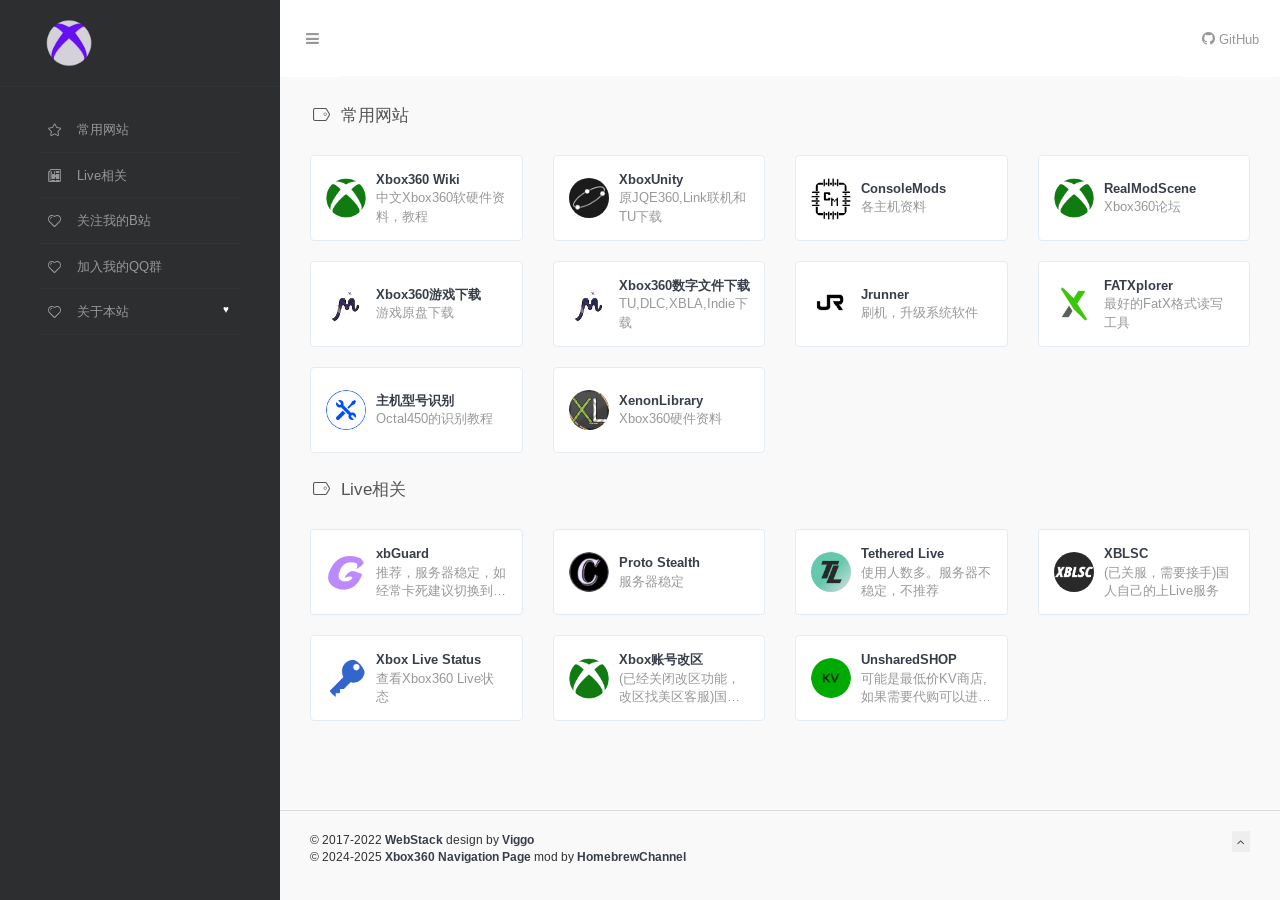
==== index.html @ cc567ab1 "cipher,xblsc" ====
<!DOCTYPE html>
<html lang="zh">

<script>
var _hmt = _hmt || [];
(function() {
  var hm = document.createElement("script");
  hm.src = "https://hm.baidu.com/hm.js?948614aae77e0613317c5b19b4cf3187";
  var s = document.getElementsByTagName("script")[0]; 
  s.parentNode.insertBefore(hm, s);
})();
</script>

<head>
    <meta name="msvalidate.01" content="C984DF53AB338E08B4E0391F962B3964" />
    <meta charset="utf-8">
    <meta http-equiv="X-UA-Compatible" content="IE=edge">
    <meta name="viewport" content="width=device-width, initial-scale=1.0" />
    <meta name="author" content="HomebrewChannel" />
    <title>Xbox360导航页 一站式满足您全部的需求</title>
    <meta name="keywords" content="Xbox360, 游戏下载, DLC下载, 组队联机, 教程, 升级刷机, 社区交流">
    <meta name="description" content="探索最好的Xbox360资源站，游戏下载、DLC下载、联机组队、教程与社区交流，一站式满足您的Xbox360需求。">
    <link rel="shortcut icon" href="assets/images/logo.ico">
    <link rel="stylesheet" href="http://fonts.googleapis.com/css?family=Arimo:400,700,400italic">
    <link rel="stylesheet" href="assets/css/fonts/linecons/css/linecons.css">
    <link rel="stylesheet" href="assets/css/fonts/fontawesome/css/font-awesome.min.css">
    <link rel="stylesheet" href="assets/css/bootstrap.css">
    <link rel="stylesheet" href="assets/css/xenon-core.css">
    <link rel="stylesheet" href="assets/css/xenon-components.css">
    <link rel="stylesheet" href="assets/css/xenon-skins.css">
    <link rel="stylesheet" href="assets/css/nav.css">
    <script src="assets/js/jquery-1.11.1.min.js"></script>
    <!-- HTML5 shim and Respond.js IE8 support of HTML5 elements and media queries -->
    <!--[if lt IE 9]>
        <script src="https://oss.maxcdn.com/html5shiv/3.7.2/html5shiv.min.js"></script>
        <script src="https://oss.maxcdn.com/respond/1.4.2/respond.min.js"></script>
    <![endif]-->
</head>

<body class="page-body">
    <!-- skin-white -->
    <div class="page-container">
        <div class="sidebar-menu toggle-others fixed">
            <div class="sidebar-menu-inner">
                <header class="logo-env">
                    <!-- logo -->
                    <div class="logo">
                        <a href="index.html" class="logo-expanded">
                            <img src="assets/images/logo.ico" width="100%"/>
                        </a>
                        <a href="index.html" class="logo-collapsed">
                            <img src="assets/images/logo.ico" width="40"/>
                        </a>
                    </div>
                    <h1>Xbox360导航页 一站式满足您全部的需求</h1>
                    <div class="mobile-menu-toggle visible-xs">
                        <a href="#" data-toggle="user-info-menu">
                            <i class="linecons-cog"></i>
                        </a>
                        <a href="#" data-toggle="mobile-menu">
                            <i class="fa-bars"></i>
                        </a>
                    </div>
                </header>
                <ul id="main-menu" class="main-menu">
                    <li>
                        <a href="#常用网站" class="smooth">
                            <i class="linecons-star"></i>
                            <span class="title">常用网站</span>
                        </a>
                    </li>
                    <li>
                        <a href="#Live相关" class="smooth">
                            <i class="linecons-doc"></i>
                            <span class="title">Live相关</span>
                        </a>
                    </li>
                    <li>
                        <a href="https://space.bilibili.com/618370810">
                            <i class="linecons-heart"></i>
                            <span class="tooltip-blue">关注我的B站</span>
                        </a>
                    </li>
                    <li>
                        <a href="http://qm.qq.com/cgi-bin/qm/qr?_wv=1027&k=I3x8sDAW9XfG0l5bnd8gvj3kXahCpmrp&authKey=8XuwjH2nvWLNgwItGm3g3oH9UMNyjCJQGPHKIlAxwNNhrFBdkvS4192LVskCAncH&noverify=0&group_code=603147210">
                            <i class="linecons-heart"></i>
                            <span class="tooltip-blue">加入我的QQ群</span>
                        </a>
                    </li>
                    <li>
                        <a href="about.html">
                            <i class="linecons-heart"></i>
                            <span class="tooltip-blue">关于本站</span>
                            <span class="label label-Primary pull-right hidden-collapsed">♥︎</span>
                        </a>
                    </li>
                    <!-- <div class="submit-tag">
                        <a href="about.html">
                            <i class="linecons-heart"></i>
                            <span class="tooltip-blue">关于本站</span>
                            <span class="label label-Primary pull-right hidden-collapsed">♥︎</span>
                        </a>
                    </div> -->
                </ul>
            </div>
        </div>
        <div class="main-content">
            <nav class="navbar user-info-navbar" role="navigation">
                <!-- User Info, Notifications and Menu Bar -->
                <!-- Left links for user info navbar -->
                <ul class="user-info-menu left-links list-inline list-unstyled">
                    <li class="hidden-sm hidden-xs">
                        <a href="#" data-toggle="sidebar">
                            <i class="fa-bars"></i>
                        </a>
                    </li>
                </ul>
                <ul class="user-info-menu right-links list-inline list-unstyled">
                    <li class="hidden-sm hidden-xs">
                        <a href="https://github.com/WebStackPage/WebStackPage.github.io" target="_blank">
                            <i class="fa-github"></i>  GitHub
                        </a>
                    </li>
                </ul>
                <!-- <a href="https://github.com/WebStackPage/WebStackPage.github.io" target="_blank"><img style="position: absolute; top: 0; right: 0; border: 0;" src="https://s3.amazonaws.com/github/ribbons/forkme_right_darkblue_121621.png" alt="Fork me on GitHub"></a> -->

            </nav>
            <!-- 常用推荐 -->
            <h4 class="text-gray"><i class="linecons-tag" style="margin-right: 7px;" id="常用网站"></i>常用网站</h4>
            <div class="row">
                <div class="col-sm-3">
                    <div class="xe-widget xe-conversations box2 label-info" onclick="window.open('https://wiki.5141919.xyz/', '_blank')" data-toggle="tooltip" data-placement="bottom" title="" data-original-title="https://wiki.5141919.xyz/">
                        <div class="xe-comment-entry">
                            <a class="xe-user-img">
                                <img data-src="assets/images/logos/xbox.png" class="lozad img-circle" width="40">
                            </a>
                            <div class="xe-comment">
                                <a href="#" class="xe-user-name overflowClip_1">
                                    <strong>Xbox360 Wiki</strong>
                                </a>
                                <p class="overflowClip_2">中文Xbox360软硬件资料，教程</p>
                            </div>
                        </div>
                    </div>
                </div>
                <div class="col-sm-3">
                    <div class="xe-widget xe-conversations box2 label-info" onclick="window.open('http://xboxunity.net/', '_blank')" data-toggle="tooltip" data-placement="bottom" title="" data-original-title="http://xboxunity.net/">
                        <div class="xe-comment-entry">
                            <a class="xe-user-img">
                                <img data-src="assets/images/logos/xboxunity.ico" class="lozad img-circle" width="40">
                            </a>
                            <div class="xe-comment">
                                <a href="#" class="xe-user-name overflowClip_1">
                                    <strong>XboxUnity</strong>
                                </a>
                                <p class="overflowClip_2">原JQE360,Link联机和TU下载</p>
                            </div>
                        </div>
                    </div>
                </div>
                <div class="col-sm-3">
                    <div class="xe-widget xe-conversations box2 label-info" onclick="window.open('https://consolemods.org/', '_blank')" data-toggle="tooltip" data-placement="bottom" title="" data-original-title="https://consolemods.org/">
                        <div class="xe-comment-entry">
                            <a class="xe-user-img">
                                <img data-src="assets/images/logos/CM-Logo-Light.svg" class="lozad img-circle" width="40">
                            </a>
                            <div class="xe-comment">
                                <a href="#" class="xe-user-name overflowClip_1">
                                    <strong>ConsoleMods</strong>
                                </a>
                                <p class="overflowClip_2">各主机资料</p>
                            </div>
                        </div>
                    </div>
                </div>
                <div class="col-sm-3">
                    <div class="xe-widget xe-conversations box2 label-info" onclick="window.open('https://www.realmodscene.com/', '_blank')" data-toggle="tooltip" data-placement="bottom" title="" data-original-title="https://www.realmodscene.com/">
                        <div class="xe-comment-entry">
                            <a class="xe-user-img">
                                <img data-src="assets/images/logos/xbox.png" class="lozad img-circle" width="40">
                            </a>
                            <div class="xe-comment">
                                <a href="#" class="xe-user-name overflowClip_1">
                                    <strong>RealModScene</strong>
                                </a>
                                <p class="overflowClip_2">Xbox360论坛</p>
                            </div>
                        </div>
                    </div>
                </div>
            </div>
            <div class="row">
                <div class="col-sm-3">
                    <div class="xe-widget xe-conversations box2 label-info" onclick="window.open('https://myrient.erista.me/files/Redump/Microsoft%20-%20Xbox%20360/', '_blank')" data-toggle="tooltip" data-placement="bottom" title="" data-original-title="https://myrient.erista.me/files/Redump/Microsoft%20-%20Xbox%20360/">
                        <div class="xe-comment-entry">
                            <a class="xe-user-img">
                                <img data-src="assets/images/logos/myrient.png" class="lozad img-circle" width="40">
                            </a>
                            <span class="label label-info" data-toggle="tooltip" data-placement="left" title="" data-original-title="Hello I am a Tooltip"></span>
                            <div class="xe-comment">
                                <a href="#" class="xe-user-name overflowClip_1">
                                    <strong>Xbox360游戏下载</strong>
                                </a>
                                <p class="overflowClip_2">游戏原盘下载</p>
                            </div>
                        </div>
                    </div>
                </div>
                <div class="col-sm-3">
                    <div class="xe-widget xe-conversations box2 label-info" onclick="window.open('https://myrient.erista.me/files/No-Intro/Microsoft%20-%20Xbox%20360%20%28Digital%29/', '_blank')" data-toggle="tooltip" data-placement="bottom" title="" data-original-title="https://myrient.erista.me/files/No-Intro/Microsoft%20-%20Xbox%20360%20%28Digital%29/">
                        <div class="xe-comment-entry">
                            <a class="xe-user-img">
                                <img data-src="assets/images/logos/myrient.png" class="lozad img-circle" width="40">
                            </a>
                            <span class="label label-info" data-toggle="tooltip" data-placement="left" title="" data-original-title="Hello I am a Tooltip"></span>
                            <div class="xe-comment">
                                <a href="#" class="xe-user-name overflowClip_1">
                                    <strong>Xbox360数字文件下载</strong>
                                </a>
                                <p class="overflowClip_2">TU,DLC,XBLA,Indie下载</p>
                            </div>
                        </div>
                    </div>
                </div>
                <div class="col-sm-3">
                    <div class="xe-widget xe-conversations box2 label-info" onclick="window.open('https://github.com/Octal450/J-Runner-with-Extras/', '_blank')" data-toggle="tooltip" data-placement="bottom" title="" data-original-title="https://github.com/Octal450/J-Runner-with-Extras/">
                        <div class="xe-comment-entry">
                            <a class="xe-user-img">
                                <img data-src="assets/images/logos/JRunner.png" class="lozad img-circle" width="40">
                            </a>
                            <span class="label label-info" data-toggle="tooltip" data-placement="left" title="" data-original-title="Hello I am a Tooltip"></span>
                            <div class="xe-comment">
                                <a href="#" class="xe-user-name overflowClip_1">
                                    <strong>Jrunner</strong>
                                </a>
                                <p class="overflowClip_2">刷机，升级系统软件</p>
                            </div>
                        </div>
                    </div>
                </div>
                <div class="col-sm-3">
                    <div class="xe-widget xe-conversations box2 label-info" onclick="window.open('https://fatxplorer.eaton-works.com/', '_blank')" data-toggle="tooltip" data-placement="bottom" title="" data-original-title="https://fatxplorer.eaton-works.com/">
                        <div class="xe-comment-entry">
                            <a class="xe-user-img">
                                <img data-src="assets/images/logos/fatxplorer.png" class="lozad img-circle" width="40">
                            </a>
                            <span class="label label-info" data-toggle="tooltip" data-placement="left" title="" data-original-title="Hello I am a Tooltip"></span>
                            <div class="xe-comment">
                                <a href="#" class="xe-user-name overflowClip_1">
                                    <strong>FATXplorer</strong>
                                </a>
                                <p class="overflowClip_2">最好的FatX格式读写工具</p>
                            </div>
                        </div>
                    </div>
                </div>
            </div>
            <div class="row">
                <div class="col-sm-3">
                    <div class="xe-widget xe-conversations box2 label-info" onclick="window.open('https://identify.5141919.xyz/', '_blank')" data-toggle="tooltip" data-placement="bottom" title="" data-original-title="https://identify.5141919.xyz/">
                        <div class="xe-comment-entry">
                            <a class="xe-user-img">
                                <img data-src="assets/images/logos/identify.png" class="lozad img-circle" width="40">
                            </a>
                            <span class="label label-info" data-toggle="tooltip" data-placement="left" title="" data-original-title="Hello I am a Tooltip"></span>
                            <div class="xe-comment">
                                <a href="#" class="xe-user-name overflowClip_1">
                                    <strong>主机型号识别</strong>
                                </a>
                                <p class="overflowClip_2">Octal450的识别教程</p>
                            </div>
                        </div>
                    </div>
                </div>
                <div class="col-sm-3">
                    <div class="xe-widget xe-conversations box2 label-info" onclick="window.open('https://xenonlibrary.com/wiki/Main_Page', '_blank')" data-toggle="tooltip" data-placement="bottom" title="" data-original-title="https://xenonlibrary.com/wiki/Main_Page">
                        <div class="xe-comment-entry">
                            <a class="xe-user-img">
                                <img data-src="assets/images/logos/xenonlibrary.png" class="lozad img-circle" width="40">
                            </a>
                            <span class="label label-info" data-toggle="tooltip" data-placement="left" title="" data-original-title="Hello I am a Tooltip"></span>
                            <div class="xe-comment">
                                <a href="#" class="xe-user-name overflowClip_1">
                                    <strong>XenonLibrary</strong>
                                </a>
                                <p class="overflowClip_2">Xbox360硬件资料</p>
                            </div>
                        </div>
                    </div>
                </div>
            </div>
            <br />
            <!-- END 常用网站 -->
            <!-- Live相关 -->
            <h4 class="text-gray"><i class="linecons-tag" style="margin-right: 7px;" id="Live相关"></i>Live相关</h4>
            <div class="row">
                <div class="col-sm-3">
                    <div class="xe-widget xe-conversations box2 label-info" onclick="window.open('https://xbguard.live/', '_blank')" data-toggle="tooltip" data-placement="bottom" title="" data-original-title="https://xbguard.live/">
                        <div class="xe-comment-entry">
                            <a class="xe-user-img">
                                <img data-src="assets/images/logos/xbguard.png" class="lozad img-circle" width="40">
                            </a>
                            <div class="xe-comment">
                                <a href="#" class="xe-user-name overflowClip_1">
                                    <strong>xbGuard</strong>
                                </a>
                                <p class="overflowClip_2">推荐，服务器稳定，如经常卡死建议切换到Cipher</p>
                            </div>
                        </div>
                    </div>
                </div>
                <div class="col-sm-3">
                    <div class="xe-widget xe-conversations box2 label-info" onclick="window.open('https://cipher.services/', '_blank')" data-toggle="tooltip" data-placement="bottom" title="" data-original-title="https://cipher.services/">
                        <div class="xe-comment-entry">
                            <a class="xe-user-img">
                                <img data-src="assets/images/logos/cipher.ico" class="lozad img-circle" width="40">
                            </a>
                            <div class="xe-comment">
                                <a href="#" class="xe-user-name overflowClip_1">
                                    <strong>Proto Stealth</strong>
                                </a>
                                <p class="overflowClip_2">服务器稳定</p>
                            </div>
                        </div>
                    </div>
                </div>
                <div class="col-sm-3">
                    <div class="xe-widget xe-conversations box2 label-info" onclick="window.open('https://tethered.live/', '_blank')" data-toggle="tooltip" data-placement="bottom" title="" data-original-title="https://tethered.live/">
                        <div class="xe-comment-entry">
                            <a class="xe-user-img">
                                <img data-src="assets/images/logos/tethered.png" class="lozad img-circle" width="40">
                            </a>
                            <div class="xe-comment">
                                <a href="#" class="xe-user-name overflowClip_1">
                                    <strong>Tethered Live</strong>
                                </a>
                                <p class="overflowClip_2">使用人数多。服务器不稳定，不推荐</p>
                            </div>
                        </div>
                    </div>
                </div>
                <div class="col-sm-3">
                    <div class="xe-widget xe-conversations box2 label-info" onclick="window.open('https://xblsc.5141919.xyz/', '_blank')" data-toggle="tooltip" data-placement="bottom" title="" data-original-title="https://xblsc.5141919.xyz/">
                        <div class="xe-comment-entry">
                            <a class="xe-user-img">
                                <img data-src="assets/images/logos/xblsc.png" class="lozad img-circle" width="40">
                            </a>
                            <div class="xe-comment">
                                <a href="#" class="xe-user-name overflowClip_1">
                                    <strong>XBLSC</strong>
                                </a>
                                <p class="overflowClip_2">(已关服，需要接手)国人自己的上Live服务</p>
                            </div>
                        </div>
                    </div>
                </div>
            </div>
            <div class="row">
                <div class="col-sm-3">
                    <div class="xe-widget xe-conversations box2 label-info" onclick="window.open('https://xblstatus.com/', '_blank')" data-toggle="tooltip" data-placement="bottom" title="" data-original-title="https://xblstatus.com/">
                        <div class="xe-comment-entry">
                            <a class="xe-user-img">
                                <img data-src="assets/images/logos/xblstatus.png" class="lozad img-circle" width="40">
                            </a>
                            <div class="xe-comment">
                                <a href="#" class="xe-user-name overflowClip_1">
                                    <strong>Xbox Live Status</strong>
                                </a>
                                <p class="overflowClip_2">查看Xbox360 Live状态</p>
                            </div>
                        </div>
                    </div>
                </div>
                <div class="col-sm-3">
                    <div class="xe-widget xe-conversations box2 label-info" onclick="window.open('https://account.xbox.com/AccountMigration', '_blank')" data-toggle="tooltip" data-placement="bottom" title="" data-original-title="https://account.xbox.com/AccountMigration">
                        <div class="xe-comment-entry">
                            <a class="xe-user-img">
                                <img data-src="assets/images/logos/xbox.png" class="lozad img-circle" width="40">
                            </a>
                            <div class="xe-comment">
                                <a href="#" class="xe-user-name overflowClip_1">
                                    <strong>Xbox账号改区</strong>
                                </a>
                                <p class="overflowClip_2">(已经关闭改区功能，改区找美区客服)国区账号不能在360上使用</p>
                            </div>
                        </div>
                    </div>
                </div>
                <div class="col-sm-3">
                    <div class="xe-widget xe-conversations box2 label-info" onclick="window.open('https://unshared.shop/', '_blank')" data-toggle="tooltip" data-placement="bottom" title="" data-original-title="https://unshared.shop/">
                        <div class="xe-comment-entry">
                            <a class="xe-user-img">
                                <img data-src="assets/images/logos/unsharedshop.ico" class="lozad img-circle" width="40">
                            </a>
                            <div class="xe-comment">
                                <a href="#" class="xe-user-name overflowClip_1">
                                    <strong>UnsharedSHOP</strong>
                                </a>
                                <p class="overflowClip_2">可能是最低价KV商店,如果需要代购可以进群找群主</p>
                            </div>
                        </div>
                    </div>
                </div>
            </div>
            <br />
            <!--END Live相关 -->            
            <!-- Main Footer -->
            <!-- Choose between footer styles: "footer-type-1" or "footer-type-2" -->
            <!-- Add class "sticky" to  always stick the footer to the end of page (if page contents is small) -->
            <!-- Or class "fixed" to  always fix the footer to the end of page -->
            <footer class="main-footer sticky footer-type-1">
                <div class="footer-inner">
                    <!-- Add your copyright text here -->
                    <div class="footer-text">
                        &copy; 2017-2022
                        <a href="about.html"><strong>WebStack</strong></a> design by <a href="https://www.viggoz.com" target="_blank"><strong>Viggo</strong></a>
                        <br>
                        &copy; 2024-2025
                        <a href="about.html"><strong>Xbox360 Navigation Page</strong></a> mod by <a href="https://114.5141919.xyz" target="_blank"><strong>HomebrewChannel</strong></a>
                        <!--  - Purchase for only <strong>23$</strong> -->
                    </div>
                    <!-- Go to Top Link, just add rel="go-top" to any link to add this functionality -->
                    <div class="go-up">
                        <a href="#" rel="go-top">
                            <i class="fa-angle-up"></i>
                        </a>
                    </div>
                </div>
            </footer>
        </div>
    </div>
    <!-- 锚点平滑移动 -->
    <script type="text/javascript">
    $(document).ready(function() {
         //img lazy loaded
         const observer = lozad();
         observer.observe();

        $(document).on('click', '.has-sub', function(){
            var _this = $(this)
            if(!$(this).hasClass('expanded')) {
               setTimeout(function(){
                    _this.find('ul').attr("style","")
               }, 300);
              
            } else {
                $('.has-sub ul').each(function(id,ele){
                    var _that = $(this)
                    if(_this.find('ul')[0] != ele) {
                        setTimeout(function(){
                            _that.attr("style","")
                        }, 300);
                    }
                })
            }
        })
        $('.user-info-menu .hidden-sm').click(function(){
            if($('.sidebar-menu').hasClass('collapsed')) {
                $('.has-sub.expanded > ul').attr("style","")
            } else {
                $('.has-sub.expanded > ul').show()
            }
        })
        $("#main-menu li ul li").click(function() {
            $(this).siblings('li').removeClass('active'); // 删除其他兄弟元素的样式
            $(this).addClass('active'); // 添加当前元素的样式
        });
        $("a.smooth").click(function(ev) {
            ev.preventDefault();

            public_vars.$mainMenu.add(public_vars.$sidebarProfile).toggleClass('mobile-is-visible');
            ps_destroy();
            $("html, body").animate({
                scrollTop: $($(this).attr("href")).offset().top - 30
            }, {
                duration: 500,
                easing: "swing"
            });
        });
        return false;
    });

    var href = "";
    var pos = 0;
    $("a.smooth").click(function(e) {
        $("#main-menu li").each(function() {
            $(this).removeClass("active");
        });
        $(this).parent("li").addClass("active");
        e.preventDefault();
        href = $(this).attr("href");
        pos = $(href).position().top - 30;
    });
    </script>
    <!-- Bottom Scripts -->
    <script src="assets/js/bootstrap.min.js"></script>
    <script src="assets/js/TweenMax.min.js"></script>
    <script src="assets/js/resizeable.js"></script>
    <script src="assets/js/joinable.js"></script>
    <script src="assets/js/xenon-api.js"></script>
    <script src="assets/js/xenon-toggles.js"></script>
    <!-- JavaScripts initializations and stuff -->
    <script src="assets/js/xenon-custom.js"></script>
    <script src="assets/js/lozad.js"></script>
</body>

</html>
---- assets/css/fonts/linecons/css/linecons.css ----
@font-face {
  font-family: 'linecons';
  src: url('../font/linecons.eot?24293614');
  src: url('../font/linecons.eot?24293614#iefix') format('embedded-opentype'),
       url('../font/linecons.woff?24293614') format('woff'),
       url('../font/linecons.ttf?24293614') format('truetype'),
       url('../font/linecons.svg?24293614#linecons') format('svg');
  font-weight: normal;
  font-style: normal;
}
/* Chrome hack: SVG is rendered more smooth in Windozze. 100% magic, uncomment if you need it. */
/* Note, that will break hinting! In other OS-es font will be not as sharp as it could be */
/*
@media screen and (-webkit-min-device-pixel-ratio:0) {
  @font-face {
    font-family: 'linecons';
    src: url('../font/linecons.svg?24293614#linecons') format('svg');
  }
}
*/
 
 [class^="linecons-"]:before, [class*=" linecons-"]:before {
  font-family: "linecons";
  font-style: normal;
  font-weight: normal;
  speak: none;
 
  display: inline-block;
  text-decoration: inherit;
  width: 1em;
  margin-right: .2em;
  text-align: center;
  /* opacity: .8; */
 
  /* For safety - reset parent styles, that can break glyph codes*/
  font-variant: normal;
  text-transform: none;
     
  /* fix buttons height, for twitter bootstrap */
  line-height: 1em;
 
  /* Animation center compensation - margins should be symmetric */
  /* remove if not needed */
  margin-left: .2em;
 
  /* you can be more comfortable with increased icons size */
  /* font-size: 120%; */
 
  /* Uncomment for 3D effect */
  /* text-shadow: 1px 1px 1px rgba(127, 127, 127, 0.3); */
}
 
.linecons-music:before { content: '\e800'; } /* '' */
.linecons-search:before { content: '\e801'; } /* '' */
.linecons-mail:before { content: '\e802'; } /* '' */
.linecons-heart:before { content: '\e803'; } /* '' */
.linecons-star:before { content: '\e804'; } /* '' */
.linecons-user:before { content: '\e805'; } /* '' */
.linecons-videocam:before { content: '\e806'; } /* '' */
.linecons-camera:before { content: '\e807'; } /* '' */
.linecons-photo:before { content: '\e808'; } /* '' */
.linecons-attach:before { content: '\e809'; } /* '' */
.linecons-lock:before { content: '\e80a'; } /* '' */
.linecons-eye:before { content: '\e80b'; } /* '' */
.linecons-tag:before { content: '\e80c'; } /* '' */
.linecons-thumbs-up:before { content: '\e80d'; } /* '' */
.linecons-pencil:before { content: '\e80e'; } /* '' */
.linecons-comment:before { content: '\e80f'; } /* '' */
.linecons-location:before { content: '\e810'; } /* '' */
.linecons-cup:before { content: '\e811'; } /* '' */
.linecons-trash:before { content: '\e812'; } /* '' */
.linecons-doc:before { content: '\e813'; } /* '' */
.linecons-note:before { content: '\e814'; } /* '' */
.linecons-cog:before { content: '\e815'; } /* '' */
.linecons-params:before { content: '\e816'; } /* '' */
.linecons-calendar:before { content: '\e817'; } /* '' */
.linecons-sound:before { content: '\e818'; } /* '' */
.linecons-clock:before { content: '\e819'; } /* '' */
.linecons-lightbulb:before { content: '\e81a'; } /* '' */
.linecons-tv:before { content: '\e81b'; } /* '' */
.linecons-desktop:before { content: '\e81c'; } /* '' */
.linecons-mobile:before { content: '\e81d'; } /* '' */
.linecons-cd:before { content: '\e81e'; } /* '' */
.linecons-inbox:before { content: '\e81f'; } /* '' */
.linecons-globe:before { content: '\e820'; } /* '' */
.linecons-cloud:before { content: '\e821'; } /* '' */
.linecons-paper-plane:before { content: '\e822'; } /* '' */
.linecons-fire:before { content: '\e823'; } /* '' */
.linecons-graduation-cap:before { content: '\e824'; } /* '' */
.linecons-megaphone:before { content: '\e825'; } /* '' */
.linecons-database:before { content: '\e826'; } /* '' */
.linecons-key:before { content: '\e827'; } /* '' */
.linecons-beaker:before { content: '\e828'; } /* '' */
.linecons-truck:before { content: '\e829'; } /* '' */
.linecons-money:before { content: '\e82a'; } /* '' */
.linecons-food:before { content: '\e82b'; } /* '' */
.linecons-shop:before { content: '\e82c'; } /* '' */
.linecons-diamond:before { content: '\e82d'; } /* '' */
.linecons-t-shirt:before { content: '\e82e'; } /* '' */
.linecons-wallet:before { content: '\e82f'; } /* '' */
---- assets/css/xenon-core.css ----
.ps-container .ps-scrollbar-x-rail {
    position: absolute;
    bottom: 3px;
    height: 5px;
    zoom: 1;
    filter: alpha(opacity=0);
    -webkit-opacity: 0;
    -moz-opacity: 0;
    opacity: 0;
    -webkit-transition: background-color .2s linear, opacity .2s linear;
    -moz-transition: background-color .2s linear, opacity .2s linear;
    -o-transition: background-color .2s linear, opacity .2s linear;
    transition: background-color .2s linear, opacity .2s linear
}

.ps-container:hover .ps-scrollbar-x-rail,
.ps-container.hover .ps-scrollbar-x-rail {
    zoom: 1;
    filter: alpha(opacity=60);
    -webkit-opacity: .6;
    -moz-opacity: .6;
    opacity: .6
}

.ps-container .ps-scrollbar-x-rail:hover,
.ps-container .ps-scrollbar-x-rail.hover {
    background-color: rgba(255, 255, 255, .5)
}

.ps-container .ps-scrollbar-x-rail.in-scrolling {
    background-color: rgba(255, 255, 255, .9)
}

.ps-container .ps-scrollbar-y-rail {
    position: absolute;
    right: 2px;
    width: 5px;
    zoom: 1;
    filter: alpha(opacity=0);
    -webkit-opacity: 0;
    -moz-opacity: 0;
    opacity: 0;
    -webkit-transition: background-color .2s linear, opacity .2s linear;
    -moz-transition: background-color .2s linear, opacity .2s linear;
    -o-transition: background-color .2s linear, opacity .2s linear;
    transition: background-color .2s linear, opacity .2s linear
}

.ps-container:hover .ps-scrollbar-y-rail,
.ps-container.hover .ps-scrollbar-y-rail {
    zoom: 1;
    filter: alpha(opacity=60);
    -webkit-opacity: .6;
    -moz-opacity: .6;
    opacity: .6
}

.ps-container .ps-scrollbar-y-rail:hover,
.ps-container .ps-scrollbar-y-rail.hover {
    background-color: rgba(255, 255, 255, .5)
}

.ps-container .ps-scrollbar-y-rail.in-scrolling {
    background-color: #eee;
    zoom: 1;
    filter: alpha(opacity=90);
    -webkit-opacity: .9;
    -moz-opacity: .9;
    opacity: .9
}

.ps-container .ps-scrollbar-x {
    position: absolute;
    bottom: 0;
    height: 5px;
    background-color: #aaa;
    -o-transition: background-color .2s linear;
    -webkit-transition: background-color .2s linear;
    -moz-transition: background-color .2s linear;
    transition: background-color .2s linear
}

.ps-container.ie6 .ps-scrollbar-x {
    font-size: 0
}

.ps-container .ps-scrollbar-x-rail:hover .ps-scrollbar-x,
.ps-container .ps-scrollbar-x-rail.hover .ps-scrollbar-x {
    background-color: #999
}

.ps-container .ps-scrollbar-y {
    position: absolute;
    right: 0;
    width: 5px;
    background-color: #aaa;
    -webkit-transition: background-color .2s linear;
    -moz-transition: background-color .2s linear;
    -o-transition: background-color .2s linear;
    transition: background-color .2s linear
}

.ps-container.ie6 .ps-scrollbar-y {
    font-size: 0
}

.ps-container .ps-scrollbar-y-rail:hover .ps-scrollbar-y,
.ps-container .ps-scrollbar-y-rail.hover .ps-scrollbar-y {
    background-color: #FAFAFA
}

.ps-container.ie .ps-scrollbar-x,
.ps-container.ie .ps-scrollbar-y {
    visibility: hidden
}

.ps-container.ie:hover .ps-scrollbar-x,
.ps-container.ie:hover .ps-scrollbar-y,
.ps-container.ie.hover .ps-scrollbar-x,
.ps-container.ie.hover .ps-scrollbar-y {
    visibility: visible
}

.cbp_tmtimeline {
    margin: 30px 0 0 0;
    padding: 0;
    list-style: none;
    position: relative
}

.cbp_tmtimeline:before {
    content: '';
    position: absolute;
    top: 0;
    bottom: 0;
    width: 10px;
    background: #afdcf8;
    left: 20%;
    margin-left: -10px
}

.cbp_tmtimeline>li {
    position: relative
}

.cbp_tmtimeline>li .cbp_tmtime {
    display: block;
    width: 25%;
    padding-right: 100px;
    position: absolute
}

.cbp_tmtimeline>li .cbp_tmtime span {
    display: block;
    text-align: right
}

.cbp_tmtimeline>li .cbp_tmtime span:first-child {
    font-size: .9em;
    color: #bdd0db
}

.cbp_tmtimeline>li .cbp_tmtime span:last-child {
    font-size: 2.9em;
    color: #3594cb
}

.cbp_tmtimeline>li:nth-child(odd) .cbp_tmtime span:last-child {
    color: #6cbfee
}

.cbp_tmtimeline>li .cbp_tmlabel {
    margin: 0 0 15px 25%;
    background: #3594cb;
    color: #fff;
    padding: 2em;
    font-size: 1.2em;
    font-weight: 300;
    line-height: 1.4;
    position: relative;
    border-radius: 5px
}

.cbp_tmtimeline>li:nth-child(odd) .cbp_tmlabel {
    background: #6cbfee
}

.cbp_tmtimeline>li .cbp_tmlabel h2 {
    margin-top: 0;
    padding: 0 0 10px 0;
    border-bottom: 1px solid rgba(255, 255, 255, .4)
}

.cbp_tmtimeline>li .cbp_tmlabel:after {
    right: 100%;
    border: solid transparent;
    content: " ";
    height: 0;
    width: 0;
    position: absolute;
    pointer-events: none;
    border-right-color: #3594cb;
    border-width: 10px;
    top: 10px
}

.cbp_tmtimeline>li:nth-child(odd) .cbp_tmlabel:after {
    border-right-color: #6cbfee
}

.cbp_tmtimeline>li .cbp_tmicon {
    width: 40px;
    height: 40px;
    speak: none;
    font-style: normal;
    font-weight: 400;
    font-variant: normal;
    text-transform: none;
    font-size: 1.4em;
    line-height: 40px;
    -webkit-font-smoothing: antialiased;
    position: absolute;
    color: #fff;
    background: #46a4da;
    border-radius: 50%;
    box-shadow: 0 0 0 8px #afdcf8;
    text-align: center;
    left: 20%;
    top: 0;
    margin: 0 0 0 -25px
}

@media screen and (max-width:65.375em) {
    .cbp_tmtimeline>li .cbp_tmtime span:last-child {
        font-size: 1.5em
    }
}

@media screen and (max-width:47.2em) {
    .cbp_tmtimeline:before {
        display: none
    }
    .cbp_tmtimeline>li .cbp_tmtime {
        width: 100%;
        position: relative;
        padding: 0 0 20px 0
    }
    .cbp_tmtimeline>li .cbp_tmtime span {
        text-align: left
    }
    .cbp_tmtimeline>li .cbp_tmlabel {
        margin: 0 0 30px 0;
        padding: 1em;
        font-weight: 400;
        font-size: 95%
    }
    .cbp_tmtimeline>li .cbp_tmlabel:after {
        right: auto;
        left: 20px;
        border-right-color: transparent;
        border-bottom-color: #3594cb;
        top: -20px
    }
    .cbp_tmtimeline>li:nth-child(odd) .cbp_tmlabel:after {
        border-right-color: transparent;
        border-bottom-color: #6cbfee
    }
    .cbp_tmtimeline>li .cbp_tmicon {
        position: relative;
        float: right;
        left: auto;
        margin: -55px 5px 0 0
    }
}

.dropdown-menu>li.checkbox-row {
    padding: 5px 20px
}

.dropdown-menu li.checkbox-row {
    display: block;
    clear: both;
    font-weight: 400;
    line-height: 18px;
    color: #333;
    white-space: nowrap
}

.dropdown-menu li.checkbox-row label {
    font-weight: 400
}

.dropdown-menu li.checkbox-row:hover,
.dropdown-menu li.checkbox-row input:hover,
.dropdown-menu li.checkbox-row label:hover {
    cursor: pointer
}

.no-touch .dropdown-menu>.checkbox-row:hover,
.no-touch .dropdown-menu>.checkbox-row:active {
    text-decoration: none;
    color: #262626;
    background-color: #f5f5f5
}

.btn-toolbar {
    margin-bottom: 5px
}

.btn-toolbar .btn-default {
    background-color: #68b828;
    color: #fff;
    border: 1px solid transparent
}

.btn-toolbar .btn-default.dropdown-toggle {
    -webkit-box-shadow: none;
    -moz-box-shadow: none;
    box-shadow: none;
    border-color: transparent
}

.btn-toolbar .btn-primary {
    background-color: #508e1f
}

.btn-toolbar .btn-group.open .dropdown-toggle {
    background-color: #508e1f;
    color: #fff
}

.btn-toolbar .dropdown-menu {
    margin-top: 0
}

.btn-toolbar .dropdown-menu .checkbox-row {
    -webkit-user-select: none;
    -moz-user-select: none;
    -ms-user-select: none;
    user-select: none
}

.btn-toolbar .dropdown-menu .checkbox-row .cbr-replaced {
    margin: 0;
    margin-right: 5px
}

.btn-toolbar .dropdown-menu .checkbox-row label {
    color: #979898;
    font-size: 12px;
    margin: 0
}

.lt-ie8 .btn-toolbar {
    display: none
}

.table-responsive {
    border-radius: 0;
    border: 1px solid #eee;
    margin-bottom: 18px
}

.table-responsive>.table {
    margin-bottom: 0
}

.table-responsive>.table-bordered {
    border: 0
}

.table-responsive>.table-bordered>thead>tr>th:first-child,
.table-responsive>.table-bordered>tbody>tr>th:first-child,
.table-responsive>.table-bordered>tfoot>tr>th:first-child,
.table-responsive>.table-bordered>thead>tr>td:first-child,
.table-responsive>.table-bordered>tbody>tr>td:first-child,
.table-responsive>.table-bordered>tfoot>tr>td:first-child {
    border-left: 0
}

.table-responsive>.table-bordered>thead>tr>th:last-child,
.table-responsive>.table-bordered>tbody>tr>th:last-child,
.table-responsive>.table-bordered>tfoot>tr>th:last-child,
.table-responsive>.table-bordered>thead>tr>td:last-child,
.table-responsive>.table-bordered>tbody>tr>td:last-child,
.table-responsive>.table-bordered>tfoot>tr>td:last-child {
    border-right: 0
}

.table-responsive>.table-bordered>tbody>tr:last-child>th,
.table-responsive>.table-bordered>tfoot>tr:last-child>th,
.table-responsive>.table-bordered>tbody>tr:last-child>td,
.table-responsive>.table-bordered>tfoot>tr:last-child>td {
    border-bottom: 0
}

.table-responsive[data-pattern=priority-columns] {
    position: relative;
    width: 100%;
    margin-bottom: 18px;
    overflow-y: hidden;
    overflow-x: auto;
    -ms-overflow-style: -ms-autohiding-scrollbar;
    border-radius: 0;
    border: 1px solid #eee;
    -webkit-overflow-scrolling: touch
}

.table-responsive[data-pattern=priority-columns]>.table {
    margin-bottom: 0
}

.table-responsive[data-pattern=priority-columns]>.table>thead>tr>th,
.table-responsive[data-pattern=priority-columns]>.table>tbody>tr>th,
.table-responsive[data-pattern=priority-columns]>.table>tfoot>tr>th,
.table-responsive[data-pattern=priority-columns]>.table>thead>tr>td,
.table-responsive[data-pattern=priority-columns]>.table>tbody>tr>td,
.table-responsive[data-pattern=priority-columns]>.table>tfoot>tr>td {
    white-space: nowrap
}

.table-responsive[data-pattern=priority-columns]>.table-bordered {
    border: 0
}

.table-responsive[data-pattern=priority-columns]>.table-bordered>thead>tr>th:first-child,
.table-responsive[data-pattern=priority-columns]>.table-bordered>tbody>tr>th:first-child,
.table-responsive[data-pattern=priority-columns]>.table-bordered>tfoot>tr>th:first-child,
.table-responsive[data-pattern=priority-columns]>.table-bordered>thead>tr>td:first-child,
.table-responsive[data-pattern=priority-columns]>.table-bordered>tbody>tr>td:first-child,
.table-responsive[data-pattern=priority-columns]>.table-bordered>tfoot>tr>td:first-child {
    border-left: 0
}

.table-responsive[data-pattern=priority-columns]>.table-bordered>thead>tr>th:last-child,
.table-responsive[data-pattern=priority-columns]>.table-bordered>tbody>tr>th:last-child,
.table-responsive[data-pattern=priority-columns]>.table-bordered>tfoot>tr>th:last-child,
.table-responsive[data-pattern=priority-columns]>.table-bordered>thead>tr>td:last-child,
.table-responsive[data-pattern=priority-columns]>.table-bordered>tbody>tr>td:last-child,
.table-responsive[data-pattern=priority-columns]>.table-bordered>tfoot>tr>td:last-child {
    border-right: 0
}

.table-responsive[data-pattern=priority-columns]>.table-bordered>tbody>tr:last-child>th,
.table-responsive[data-pattern=priority-columns]>.table-bordered>tfoot>tr:last-child>th,
.table-responsive[data-pattern=priority-columns]>.table-bordered>tbody>tr:last-child>td,
.table-responsive[data-pattern=priority-columns]>.table-bordered>tfoot>tr:last-child>td {
    border-bottom: 0
}

.mq.js .table-responsive[data-pattern=priority-columns] th[data-priority],
.mq.js.lt-ie10 .sticky-table-header th[data-priority],
.mq.js .table-responsive[data-pattern=priority-columns] td[data-priority],
.mq.js.lt-ie10 .sticky-table-header td[data-priority] {
    display: none
}

.lt-ie9.mq.js .table-responsive[data-pattern=priority-columns] th[data-priority="1"],
.lt-ie9.mq.js.lt-ie10 .sticky-table-header th[data-priority="1"],
.lt-ie9.mq.js .table-responsive[data-pattern=priority-columns] td[data-priority="1"],
.lt-ie9.mq.js.lt-ie10 .sticky-table-header td[data-priority="1"] {
    display: inline
}

.mq.js .table-responsive[data-pattern=priority-columns] th[data-priority="1"],
.mq.js.lt-ie10 .sticky-table-header th[data-priority="1"],
.mq.js .table-responsive[data-pattern=priority-columns] td[data-priority="1"],
.mq.js.lt-ie10 .sticky-table-header td[data-priority="1"] {
    display: table-cell
}

@media screen and (min-width:480px) {
    .lt-ie9.mq.js .table-responsive[data-pattern=priority-columns] th[data-priority="2"],
    .lt-ie9.mq.js.lt-ie10 .sticky-table-header th[data-priority="2"],
    .lt-ie9.mq.js .table-responsive[data-pattern=priority-columns] td[data-priority="2"],
    .lt-ie9.mq.js.lt-ie10 .sticky-table-header td[data-priority="2"] {
        display: inline
    }
    .mq.js .table-responsive[data-pattern=priority-columns] th[data-priority="2"],
    .mq.js.lt-ie10 .sticky-table-header th[data-priority="2"],
    .mq.js .table-responsive[data-pattern=priority-columns] td[data-priority="2"],
    .mq.js.lt-ie10 .sticky-table-header td[data-priority="2"] {
        display: table-cell
    }
}

@media screen and (min-width:640px) {
    .lt-ie9.mq.js .table-responsive[data-pattern=priority-columns] th[data-priority="3"],
    .lt-ie9.mq.js.lt-ie10 .sticky-table-header th[data-priority="3"],
    .lt-ie9.mq.js .table-responsive[data-pattern=priority-columns] td[data-priority="3"],
    .lt-ie9.mq.js.lt-ie10 .sticky-table-header td[data-priority="3"] {
        display: inline
    }
    .mq.js .table-responsive[data-pattern=priority-columns] th[data-priority="3"],
    .mq.js.lt-ie10 .sticky-table-header th[data-priority="3"],
    .mq.js .table-responsive[data-pattern=priority-columns] td[data-priority="3"],
    .mq.js.lt-ie10 .sticky-table-header td[data-priority="3"] {
        display: table-cell
    }
}

@media screen and (min-width:800px) {
    .lt-ie9.mq.js .table-responsive[data-pattern=priority-columns] th[data-priority="4"],
    .lt-ie9.mq.js.lt-ie10 .sticky-table-header th[data-priority="4"],
    .lt-ie9.mq.js .table-responsive[data-pattern=priority-columns] td[data-priority="4"],
    .lt-ie9.mq.js.lt-ie10 .sticky-table-header td[data-priority="4"] {
        display: inline
    }
    .mq.js .table-responsive[data-pattern=priority-columns] th[data-priority="4"],
    .mq.js.lt-ie10 .sticky-table-header th[data-priority="4"],
    .mq.js .table-responsive[data-pattern=priority-columns] td[data-priority="4"],
    .mq.js.lt-ie10 .sticky-table-header td[data-priority="4"] {
        display: table-cell
    }
}

@media screen and (min-width:960px) {
    .lt-ie9.mq.js .table-responsive[data-pattern=priority-columns] th[data-priority="5"],
    .lt-ie9.mq.js.lt-ie10 .sticky-table-header th[data-priority="5"],
    .lt-ie9.mq.js .table-responsive[data-pattern=priority-columns] td[data-priority="5"],
    .lt-ie9.mq.js.lt-ie10 .sticky-table-header td[data-priority="5"] {
        display: inline
    }
    .mq.js .table-responsive[data-pattern=priority-columns] th[data-priority="5"],
    .mq.js.lt-ie10 .sticky-table-header th[data-priority="5"],
    .mq.js .table-responsive[data-pattern=priority-columns] td[data-priority="5"],
    .mq.js.lt-ie10 .sticky-table-header td[data-priority="5"] {
        display: table-cell
    }
}

@media screen and (min-width:1120px) {
    .lt-ie9.mq.js .table-responsive[data-pattern=priority-columns] th[data-priority="6"],
    .lt-ie9.mq.js.lt-ie10 .sticky-table-header th[data-priority="6"],
    .lt-ie9.mq.js .table-responsive[data-pattern=priority-columns] td[data-priority="6"],
    .lt-ie9.mq.js.lt-ie10 .sticky-table-header td[data-priority="6"] {
        display: inline
    }
    .mq.js .table-responsive[data-pattern=priority-columns] th[data-priority="6"],
    .mq.js.lt-ie10 .sticky-table-header th[data-priority="6"],
    .mq.js .table-responsive[data-pattern=priority-columns] td[data-priority="6"],
    .mq.js.lt-ie10 .sticky-table-header td[data-priority="6"] {
        display: table-cell
    }
}

table.table-small-font {
    font-size: 12px;
    -webkit-text-size-adjust: none;
    line-height: 1.5em
}

table.focus-on tbody tr:hover {
    cursor: pointer
}

table.focus-on tbody tr.unfocused th,
table.focus-on tbody tr.unfocused td {
    color: #777;
    color: rgba(0, 0, 0, .4)
}

table.focus-on tbody tr.focused th,
table.focus-on tbody tr.focused td {
    background-color: #68b828;
    color: #fff;
    border-color: #63b026
}

table th.col-hide,
table td.col-hide {
    display: none
}

table th.col-show,
table td.col-show {
    display: inline
}

.lt-ie9 table th.col-show,
.lt-ie9 table td.col-show {
    display: table-cell
}

.lt-ie9 table.display-all th,
.lt-ie9 table.display-all td {
    display: inline!important
}

table.display-all th,
table.display-all td {
    display: table-cell!important
}

.sticky-table-header {
    background-color: #fff;
    border: none;
    border-radius: 0;
    border-top: 1px solid #eee;
    border-bottom: 1px solid #eee;
    position: absolute;
    top: 0;
    visibility: hidden;
    z-index: 990;
    overflow: hidden;
    min-width: 100%
}

.sticky-table-header.fixed-solution {
    min-width: 0;
    position: fixed
}

.lt-ie10 .sticky-table-header.fixed-solution {
    border-left: 1px solid #eee;
    border-right: 1px solid #eee;
    box-sizing: content-box;
    border-bottom: none
}

.sticky-table-header.border-radius-fix {
    border-bottom-left-radius: 3px;
    border-bottom-right-radius: 3px
}

.sticky-table-header>.table {
    margin-bottom: 0
}

.sticky-table-header>.table>thead>tr>th,
.sticky-table-header>.table>tbody>tr>th,
.sticky-table-header>.table>tfoot>tr>th,
.sticky-table-header>.table>thead>tr>td,
.sticky-table-header>.table>tbody>tr>td,
.sticky-table-header>.table>tfoot>tr>td {
    white-space: nowrap
}

.sticky-table-header>.table-bordered {
    border: 0
}

.sticky-table-header>.table-bordered>thead>tr>th:first-child,
.sticky-table-header>.table-bordered>tbody>tr>th:first-child,
.sticky-table-header>.table-bordered>tfoot>tr>th:first-child,
.sticky-table-header>.table-bordered>thead>tr>td:first-child,
.sticky-table-header>.table-bordered>tbody>tr>td:first-child,
.sticky-table-header>.table-bordered>tfoot>tr>td:first-child {
    border-left: 0
}

.sticky-table-header>.table-bordered>thead>tr>th:last-child,
.sticky-table-header>.table-bordered>tbody>tr>th:last-child,
.sticky-table-header>.table-bordered>tfoot>tr>th:last-child,
.sticky-table-header>.table-bordered>thead>tr>td:last-child,
.sticky-table-header>.table-bordered>tbody>tr>td:last-child,
.sticky-table-header>.table-bordered>tfoot>tr>td:last-child {
    border-right: 0
}

.sticky-table-header>.table-bordered>tbody>tr:last-child>th,
.sticky-table-header>.table-bordered>tfoot>tr:last-child>th,
.sticky-table-header>.table-bordered>tbody>tr:last-child>td,
.sticky-table-header>.table-bordered>tfoot>tr:last-child>td {
    border-bottom: 0
}

.transall,
.sidebar-menu .main-menu a,
.navbar.horizontal-menu .navbar-inner .navbar-brand a[data-toggle=settings-pane],
.navbar.horizontal-menu .navbar-inner .navbar-brand a[data-toggle=settings-pane] i,
footer.main-footer .go-up a,
.user-info-navbar .user-info-menu>li>a,
.footer-sticked-chat .chat-conversations>li .chat-user,
.footer-sticked-chat .chat-conversations>li.open .conversation-window,
.footer-sticked-chat .chat-conversations>li.browse-more .other-conversations-list li a span,
.breadcrumb.auto-hidden li a,
.icon-collection .fontawesome-icon-list .fa-hover .icon-str>i,
.icon-collection .fontawesome-icon-list .fa-hover .icon-str>span {
    -webkit-transition: all 220ms ease-in-out;
    -moz-transition: all 220ms ease-in-out;
    -o-transition: all 220ms ease-in-out;
    transition: all 220ms ease-in-out
}

.clearfix:before,
.clearfix:after,
.page-container .main-content .page-title:before,
.page-container .main-content .page-title:after,
.sidebar-menu .logo-env:before,
.sidebar-menu .logo-env:after,
.navbar.horizontal-menu .navbar-inner:before,
.navbar.horizontal-menu .navbar-inner:after,
footer.main-footer .footer-inner:before,
footer.main-footer .footer-inner:after,
.user-info-navbar .user-info-menu>li .dropdown-menu>.external a:before,
.user-info-navbar .user-info-menu>li .dropdown-menu>.external a:after,
#chat .chat-conversation .conversation-body>li:before,
#chat .chat-conversation .conversation-body>li:after,
.panel .panel-heading:before,
.panel .panel-heading:after,
.breadcrumb.auto-hidden:before,
.breadcrumb.auto-hidden:after,
.dataTables_wrapper .dataTables_length:before,
.dataTables_wrapper .dataTables_length:after,
.dataTables_wrapper .dataTables_filter:before,
.dataTables_wrapper .dataTables_filter:after,
.dataTables_wrapper .DTTT_container:before,
.dataTables_wrapper .DTTT_container:after,
.skin-color-palette:before,
.skin-color-palette:after,
.icon-collection .fontawesome-icon-list:before,
.icon-collection .fontawesome-icon-list:after,
.icon-collection .fontawesome-icon-list .fa-hover .icon-str:before,
.icon-collection .fontawesome-icon-list .fa-hover .icon-str:after,
.highlights li:before,
.highlights li:after,
.navbar.horizontal-menu .navbar-inner>.nav>li .dropdown-menu>.external a:before,
.navbar.horizontal-menu .navbar-inner>.nav>li .dropdown-menu>.external a:after {
    content: " ";
    display: table
}

.clearfix:after,
.page-container .main-content .page-title:after,
.sidebar-menu .logo-env:after,
.navbar.horizontal-menu .navbar-inner:after,
footer.main-footer .footer-inner:after,
.user-info-navbar .user-info-menu>li .dropdown-menu>.external a:after,
#chat .chat-conversation .conversation-body>li:after,
.panel .panel-heading:after,
.breadcrumb.auto-hidden:after,
.dataTables_wrapper .dataTables_length:after,
.dataTables_wrapper .dataTables_filter:after,
.dataTables_wrapper .DTTT_container:after,
.skin-color-palette:after,
.icon-collection .fontawesome-icon-list:after,
.icon-collection .fontawesome-icon-list .fa-hover .icon-str:after,
.highlights li:after,
.navbar.horizontal-menu .navbar-inner>.nav>li .dropdown-menu>.external a:after {
    clear: both
}

body {
    background-color: #f9f9f9;
}

a {
    outline: 0!important
}

p {
    color: #979898
}

html,
body {
    height: 100%;
    margin: 0;
    padding: 0;
    border: none
}

.boxed-container {
    background: #f9f9f9
}

.boxed-container #chat .chat-inner {
    position: absolute!important
}

.page-container {
    display: table;
    width: 100%;
    height: 100%;
    vertical-align: top;
    border-collapse: collapse;
    border-spacing: 0;
    table-layout: fixed
}

.boxed-container .page-container {
    max-width: 1140px;
    margin: 20px auto
}

@media screen and (max-width:768px) {
    .boxed-container .page-container {
        margin: 0
    }
}

.page-container.container {
    max-width: 1140px;
    table-layout: auto
}

.page-container .main-content {
    display: table-cell;
    position: relative;
    z-index: 1;
    padding: 30px;
    padding-bottom: 0;
    vertical-align: top;
    word-break: break-word;
    width: 100%;
    -webkit-transition: opacity 100ms ease-in-out;
    -moz-transition: opacity 100ms ease-in-out;
    -o-transition: opacity 100ms ease-in-out;
    transition: opacity 100ms ease-in-out
}

.page-container .main-content.is-loading {
    zoom: 1;
    filter: alpha(opacity=50);
    -webkit-opacity: .5;
    -moz-opacity: .5;
    opacity: .5;
    -webkit-transition: opacity 300ms ease-in-out;
    -moz-transition: opacity 300ms ease-in-out;
    -o-transition: opacity 300ms ease-in-out;
    transition: opacity 300ms ease-in-out
}

.boxed-container .page-container .main-content {
    background-color: #f9f9f9
}

.page-container .main-content:hover {
    z-index: 15
}

.page-container .main-content .page-title {
    background: #f8f8f8;
    margin: -30px;
    margin-bottom: 30px;
    padding: 20px 0;
    -webkit-box-shadow: 0 1px 0 rgba(0, 1, 1, .08), inset 0 1px 0 #ededed;
    -moz-box-shadow: 0 1px 0 rgba(0, 1, 1, .08), inset 0 1px 0 #ededed;
    box-shadow: 0 1px 0 rgba(0, 1, 1, .08), inset 0 1px 0 #ededed
}

@media screen and (max-width:768px) {
    .page-container .main-content .page-title {
        padding: 15px 0
    }
}

.page-container .main-content .page-title.full-width .title-env {
    width: 100%;
    padding-right: 30px
}

.page-container .main-content .page-title .title-env,
.page-container .main-content .page-title .breadcrumb-env {
    display: block
}

.page-container .main-content .page-title .title-env {
    float: left;
    padding-left: 30px
}

.page-container .main-content .page-title .title-env .title {
    margin: 0;
    font-size: 27px
}

@media screen and (max-width:768px) {
    .page-container .main-content .page-title .title-env .title {
        font-size: 23px
    }
    .page-container .main-content .page-title .title-env .title+p {
        font-size: 12px
    }
}

@media screen and (max-width:480px) {
    .page-container .main-content .page-title .title-env .title {
        font-size: 19px
    }
}

.page-container .main-content .page-title .title-env .title+p {
    margin: 0;
    margin-top: 5px;
    color: #979898
}

.page-container .main-content .page-title .breadcrumb-env {
    float: right;
    padding-right: 30px
}

@media screen and (max-width:480px) {
    .page-container .main-content .page-title .breadcrumb-env {
        clear: both;
        float: none;
        padding: 0 10px
    }
}

.page-container .main-content .page-title .breadcrumb-env .breadcrumb {
    margin-bottom: 0;
    margin-top: 8px
}

@media screen and (max-width:768px) {
    .page-container .main-content .page-title .breadcrumb-env .breadcrumb {
        margin-top: 4px
    }
    .page-container .main-content .page-title .breadcrumb-env .breadcrumb li a {
        font-size: 12px
    }
}

.sidebar-menu {
    display: table-cell;
    position: relative;
    width: 280px;
    background: #2c2e2f;
    z-index: 1
}

.sidebar-menu .logo-env {
    padding: 19px 45px;
    border-bottom: 1px solid #313437
}

.sidebar-menu .logo-env .logo {
    float: left
}

.sidebar-menu .logo-env .logo .logo-collapsed {
    display: none
}

.sidebar-menu .logo-env .settings-icon {
    float: right;
    position: relative;
    top: 1px
}

.sidebar-menu .logo-env .settings-icon a {
    color: #979898;
    line-height: 1
}

.sidebar-menu .logo-env .settings-icon a i {
    line-height: 1;
    font-size: 18px
}

.sidebar-menu .logo-env .settings-icon a:hover {
    color: #fff
}

.sidebar-menu .main-menu {
    padding-left: 40px;
    padding-right: 40px;
    margin-top: 20px;
    margin-bottom: 20px;
    list-style: none
}

@media screen and (max-width:768px) {
    .sidebar-menu .main-menu {
        margin-top: 10px;
        margin-bottom: 10px
    }
}

.sidebar-menu .main-menu a {
    color: #979898;
    text-decoration: none;
    display: block;
    padding: 13px 5px;
    border-bottom: 1px solid #313437
}

.sidebar-menu .main-menu a>i {
    display: inline-block;
    margin-right: 10px
}

.sidebar-menu .main-menu a>i+span {
    padding-right: 10px
}

.sidebar-menu .main-menu a>span {
    display: inline-block
}

.sidebar-menu .main-menu a>.label {
    margin-top: 1px
}

.sidebar-menu .main-menu a>.badge {
    font-size: 75%;
    line-height: 1.2
}

.sidebar-menu .main-menu a:hover {
    color: #fff
}

.sidebar-menu .main-menu li.active>a {
    color: #fff
}

.sidebar-menu .main-menu li.has-sub>a:before {
    position: relative;
    display: inline-block;
    font-family: FontAwesome;
    content: '\f107';
    float: right;
    color: #6d747a;
    margin-left: 10px;
    -webkit-transform: rotate(-90deg);
    -moz-transform: rotate(-90deg);
    -o-transform: rotate(-90deg);
    -ms-transform: rotate(-90deg);
    transform: rotate(-90deg);
    -webkit-transition: all 150ms ease-in-out;
    -moz-transition: all 150ms ease-in-out;
    -o-transition: all 150ms ease-in-out;
    transition: all 150ms ease-in-out
}

.sidebar-menu .main-menu li.has-sub.opened>a:before,
.sidebar-menu .main-menu li.has-sub.expanded>a:before {
    -webkit-transform: rotate(0deg);
    -moz-transform: rotate(0deg);
    -o-transform: rotate(0deg);
    -ms-transform: rotate(0deg);
    transform: rotate(0deg)
}

.sidebar-menu .main-menu>li.opened>ul {
    display: block
}

.sidebar-menu .main-menu>li.opened .opened>ul {
    display: block
}

.sidebar-menu .main-menu ul {
    display: none;
    margin: 0;
    padding: 0;
    overflow: hidden;
    list-style: none
}

.sidebar-menu .main-menu ul li {
    position: relative
}

@media screen and (min-width:768px) {
    .sidebar-menu .main-menu ul li.is-hidden {
        left: -20px;
        zoom: 1;
        filter: alpha(opacity=0);
        -webkit-opacity: 0;
        -moz-opacity: 0;
        opacity: 0
    }
}

.sidebar-menu .main-menu ul li.is-shown {
    left: 0;
    zoom: 1;
    filter: alpha(opacity=100);
    -webkit-opacity: 1;
    -moz-opacity: 1;
    opacity: 1;
    -webkit-transition: all 200ms ease-in-out;
    -moz-transition: all 200ms ease-in-out;
    -o-transition: all 200ms ease-in-out;
    transition: all 200ms ease-in-out
}

.sidebar-menu .main-menu ul li.is-shown+.is-shown {
    -webkit-transition-delay: 80ms;
    -moz-transition-delay: 80ms;
    -o-transition-delay: 80ms;
    transition-delay: 80ms
}

.sidebar-menu .main-menu ul li.is-shown+.is-shown+.is-shown {
    -webkit-transition-delay: 120ms;
    -moz-transition-delay: 120ms;
    -o-transition-delay: 120ms;
    transition-delay: 120ms
}

.sidebar-menu .main-menu ul li.is-shown+.is-shown+.is-shown+.is-shown {
    -webkit-transition-delay: 160ms;
    -moz-transition-delay: 160ms;
    -o-transition-delay: 160ms;
    transition-delay: 160ms
}

.sidebar-menu .main-menu ul li.is-shown+.is-shown+.is-shown+.is-shown+.is-shown {
    -webkit-transition-delay: 200ms;
    -moz-transition-delay: 200ms;
    -o-transition-delay: 200ms;
    transition-delay: 200ms
}

.sidebar-menu .main-menu ul li.is-shown+.is-shown+.is-shown+.is-shown+.is-shown+.is-shown {
    -webkit-transition-delay: 240ms;
    -moz-transition-delay: 240ms;
    -o-transition-delay: 240ms;
    transition-delay: 240ms
}

.sidebar-menu .main-menu ul li.is-shown+.is-shown+.is-shown+.is-shown+.is-shown+.is-shown+.is-shown {
    -webkit-transition-delay: 280ms;
    -moz-transition-delay: 280ms;
    -o-transition-delay: 280ms;
    transition-delay: 280ms
}

.sidebar-menu .main-menu ul li.is-shown+.is-shown+.is-shown+.is-shown+.is-shown+.is-shown+.is-shown+.is-shown {
    -webkit-transition-delay: 320ms;
    -moz-transition-delay: 320ms;
    -o-transition-delay: 320ms;
    transition-delay: 320ms
}

.sidebar-menu .main-menu ul li.is-shown+.is-shown+.is-shown+.is-shown+.is-shown+.is-shown+.is-shown+.is-shown+.is-shown {
    -webkit-transition-delay: 360ms;
    -moz-transition-delay: 360ms;
    -o-transition-delay: 360ms;
    transition-delay: 360ms
}

.sidebar-menu .main-menu ul li.is-shown+.is-shown+.is-shown+.is-shown+.is-shown+.is-shown+.is-shown+.is-shown+.is-shown+.is-shown {
    -webkit-transition-delay: 400ms;
    -moz-transition-delay: 400ms;
    -o-transition-delay: 400ms;
    transition-delay: 400ms
}

.sidebar-menu .main-menu ul li.is-shown+.is-shown+.is-shown+.is-shown+.is-shown+.is-shown+.is-shown+.is-shown+.is-shown+.is-shown+.is-shown {
    -webkit-transition-delay: 440ms;
    -moz-transition-delay: 440ms;
    -o-transition-delay: 440ms;
    transition-delay: 440ms
}

.sidebar-menu .main-menu ul li.hidden-item {
    visibility: hidden;
    zoom: 1;
    filter: alpha(opacity=0);
    -webkit-opacity: 0;
    -moz-opacity: 0;
    opacity: 0;
    -webkit-transition: all 250ms ease-in-out;
    -moz-transition: all 250ms ease-in-out;
    -o-transition: all 250ms ease-in-out;
    transition: all 250ms ease-in-out
}

.sidebar-menu .main-menu ul li a {
    padding-left: 35px
}

.sidebar-menu .main-menu ul li ul li a {
    padding-left: 60px
}

.sidebar-menu .main-menu ul li ul li ul li a {
    padding-left: 85px
}

.sidebar-menu .main-menu ul li ul li ul li ul li a {
    padding-left: 110px
}

.sidebar-menu .ps-scrollbar-x-rail .ps-scrollbar-x,
.sidebar-menu .ps-scrollbar-y-rail .ps-scrollbar-y {
    background-color: rgba(255, 255, 255, .6)
}

.sidebar-menu.fixed {
    height: 100%
}

.sidebar-menu.fixed .sidebar-menu-inner {
    position: fixed;
    left: 0;
    top: 0;
    bottom: 0;
    width: inherit;
    overflow: hidden
}

.page-body.right-sidebar .sidebar-menu.fixed .sidebar-menu-inner {
    left: auto;
    right: 0
}

@media screen and (min-width:768px) {
    .sidebar-menu.collapsed {
        width: 80px;
        z-index: 10;
        overflow: visible
    }
    .sidebar-menu.collapsed .hidden-collapsed {
        display: none!important
    }
    .sidebar-menu.collapsed+.main-content .user-info-navbar .user-info-menu a[data-toggle=sidebar] {
        color: #606161
    }
    .sidebar-menu.collapsed+.main-content .main-footer {
        left: 80px
    }
    .sidebar-menu.collapsed .sidebar-menu-inner {
        overflow: visible;
        position: relative
    }
    .sidebar-menu.collapsed .logo-env {
        padding: 18px 0
    }
    .sidebar-menu.collapsed .logo-env .logo-collapsed {
        display: block;
        text-align: center
    }
    .sidebar-menu.collapsed .logo-env .logo-collapsed img {
        display: inline-block
    }
    .sidebar-menu.collapsed .logo-env .logo-expanded,
    .sidebar-menu.collapsed .logo-env .settings-icon {
        display: none
    }
    .sidebar-menu.collapsed .logo-env .logo {
        float: none
    }
    .sidebar-menu.collapsed .main-menu {
        padding-left: 0;
        padding-right: 0
    }
    .sidebar-menu.collapsed .main-menu>li {
        text-align: center;
        position: relative
    }
    .sidebar-menu.collapsed .main-menu>li.active,
    .sidebar-menu.collapsed .main-menu>li li.active {
        background-color: #252627
    }
    .sidebar-menu.collapsed .main-menu>li>a>i {
        margin-right: 0;
        font-size: 16px
    }
    .sidebar-menu.collapsed .main-menu>li>a>span {
        display: none
    }
    .sidebar-menu.collapsed .main-menu>li>a>span.label {
        display: block;
        position: absolute;
        right: 0;
        top: 0
    }
    .sidebar-menu.collapsed .main-menu>li.has-sub>a:before {
        display: none
    }
    .sidebar-menu.collapsed .main-menu>li.opened>ul {
        display: none
    }
    .sidebar-menu.collapsed .main-menu>li>ul {
        position: absolute;
        background: #2c2e2f;
        width: 250px;
        top: 0;
        left: 100%;
        text-align: left
    }
    .page-body.right-sidebar .sidebar-menu.collapsed .main-menu>li>ul {
        left: auto;
        right: 100%
    }
    .sidebar-menu.collapsed .main-menu>li>ul>li>a {
        padding-left: 20px
    }
    .sidebar-menu.collapsed .main-menu>li>ul>li>ul>li>a {
        padding-left: 35px
    }
    .sidebar-menu.collapsed .main-menu>li>ul>li>ul>li>ul>li>a {
        padding-left: 50px
    }
    .sidebar-menu.collapsed .main-menu>li>ul>li>ul>li>ul>li>ul>li>a {
        padding-left: 65px
    }
    .sidebar-menu.collapsed .main-menu>li>ul>li>ul>li>ul>li>ul>li>ul>li>a {
        padding-left: 80px
    }
    .sidebar-menu.collapsed .main-menu>li>ul li.has-sub>a:before {
        margin-right: 10px
    }
    .sidebar-menu.collapsed .main-menu>li:hover>ul {
        display: block
    }
}

.page-body.right-sidebar .page-container {
    direction: rtl
}

.page-body.right-sidebar .page-container>* {
    direction: ltr
}

.navbar.horizontal-menu {
    position: relative;
    height: 85px;
    background: #fff;
    margin: 0;
    padding: 0;
    z-index: 101;
    min-height: 0;
    -webkit-box-shadow: 0 0 1px rgba(0, 0, 0, .15);
    -moz-box-shadow: 0 0 1px rgba(0, 0, 0, .15);
    box-shadow: 0 0 1px rgba(0, 0, 0, .15)
}

.navbar.horizontal-menu.navbar-fixed-top {
    position: fixed;
    left: 0;
    right: 0;
    top: 0
}

.navbar.horizontal-menu.navbar-fixed-top+.page-container {
    margin-top: 85px
}

.navbar.horizontal-menu.navbar-fixed-top+.page-container>.sidebar-menu.fixed .sidebar-menu-inner {
    top: 85px
}

.settings-pane-open .navbar.horizontal-menu.navbar-fixed-top {
    position: relative
}

.settings-pane-open .navbar.horizontal-menu.navbar-fixed-top+.page-container {
    margin-top: 0
}

.settings-pane-open .navbar.horizontal-menu.navbar-fixed-top+.page-container>.sidebar-menu.fixed .sidebar-menu-inner {
    top: 0
}

.settings-pane-open .navbar.horizontal-menu.navbar-minimal+.page-container {
    margin-top: 0!important
}

.navbar.horizontal-menu+.page-container>.sidebar-menu.fixed .sidebar-menu-inner {
    top: 85px
}

.navbar.horizontal-menu .navbar-inner .navbar-brand {
    padding: 0 30px;
    margin: 0;
    float: left;
    height: 85px;
    display: table
}

.navbar.horizontal-menu .navbar-inner .navbar-brand:hover a[data-toggle=settings-pane] {
    zoom: 1;
    filter: alpha(opacity=100);
    -webkit-opacity: 1;
    -moz-opacity: 1;
    opacity: 1
}

.settings-pane-open .navbar.horizontal-menu .navbar-inner .navbar-brand a[data-toggle=settings-pane] {
    zoom: 1;
    filter: alpha(opacity=100);
    -webkit-opacity: 1;
    -moz-opacity: 1;
    opacity: 1
}

.settings-pane-open .navbar.horizontal-menu .navbar-inner .navbar-brand a[data-toggle=settings-pane] i {
    color: #2c2e2f
}

.navbar.horizontal-menu .navbar-inner .navbar-brand a {
    display: table-cell;
    vertical-align: middle
}

.navbar.horizontal-menu .navbar-inner .navbar-brand a.logo img {
    margin: 0
}

.navbar.horizontal-menu .navbar-inner .navbar-brand a[data-toggle=settings-pane] {
    padding-left: 10px;
    zoom: 1;
    filter: alpha(opacity=0);
    -webkit-opacity: 0;
    -moz-opacity: 0;
    opacity: 0
}

.navbar.horizontal-menu .navbar-inner .navbar-brand a[data-toggle=settings-pane] i {
    display: block;
    line-height: 1;
    font-size: 12px;
    color: #979898;
    margin-top: 1px
}

.navbar.horizontal-menu .navbar-inner .navbar-brand a[data-toggle=settings-pane]:hover i {
    color: #2c2e2f
}

@media screen and (min-width:768px) {
    .navbar.horizontal-menu .navbar-inner .navbar-nav {
        list-style: none;
        padding: 0;
        margin: 0
    }
    .navbar.horizontal-menu .navbar-inner .navbar-nav.click-to-expand .has-sub:hover>a:before {
        -webkit-transform: rotate(0deg);
        -moz-transform: rotate(0deg);
        -o-transform: rotate(0deg);
        -ms-transform: rotate(0deg);
        transform: rotate(0deg)
    }
    .navbar.horizontal-menu .navbar-inner .navbar-nav.click-to-expand .has-sub.expanded>a:before {
        -webkit-transform: rotate(90deg);
        -moz-transform: rotate(90deg);
        -o-transform: rotate(90deg);
        -ms-transform: rotate(90deg);
        transform: rotate(90deg)
    }
    .navbar.horizontal-menu .navbar-inner .navbar-nav a {
        position: relative;
        display: inline-block;
        line-height: 1;
        color: #7d7f7f;
        z-index: 1
    }
    .navbar.horizontal-menu .navbar-inner .navbar-nav a>i {
        display: inline-block;
        margin-right: 5px
    }
    .navbar.horizontal-menu .navbar-inner .navbar-nav a>.label.pull-right {
        margin-top: 0
    }
    .navbar.horizontal-menu .navbar-inner .navbar-nav a>.title {
        display: inline-block
    }
    .navbar.horizontal-menu .navbar-inner .navbar-nav a>.title+.badge {
        margin-left: 7px
    }
    .navbar.horizontal-menu .navbar-inner .navbar-nav li:hover>a,
    .navbar.horizontal-menu .navbar-inner .navbar-nav li.active>a {
        color: #313232
    }
    .navbar.horizontal-menu .navbar-inner .navbar-nav>li {
        position: relative;
        z-index: 1;
        line-height: 85px;
        border: 1px solid transparent;
        border-top: 0;
        border-bottom: 0
    }
    .navbar.horizontal-menu .navbar-inner .navbar-nav>li:hover {
        z-index: 2
    }
    .navbar.horizontal-menu .navbar-inner .navbar-nav>li.active,
    .navbar.horizontal-menu .navbar-inner .navbar-nav>li:hover {
        border-color: #f3f3f3;
        background-color: #fafafa
    }
    .navbar.horizontal-menu .navbar-inner .navbar-nav>li.active {
        margin-left: -1px
    }
    .navbar.horizontal-menu .navbar-inner .navbar-nav>li.active+li:hover {
        border-left-color: transparent
    }
    .navbar.horizontal-menu .navbar-inner .navbar-nav>li>a {
        padding: 0 15px;
        line-height: 85px
    }
    .navbar.horizontal-menu .navbar-inner .navbar-nav>li>ul {
        position: absolute;
        min-width: 270px;
        border: 1px solid #eee;
        visibility: hidden;
        display: block;
        left: -1px;
        -webkit-border-radius: 0;
        -webkit-background-clip: padding-box;
        -moz-border-radius: 0;
        -moz-background-clip: padding;
        border-radius: 0;
        background-clip: padding-box;
        -webkit-box-shadow: 0 2px 8px rgba(0, 1, 1, .05);
        -moz-box-shadow: 0 2px 8px rgba(0, 1, 1, .05);
        box-shadow: 0 2px 8px rgba(0, 1, 1, .05);
        -webkit-transition: opacity 180ms linear, visibility 180ms linear;
        -moz-transition: opacity 180ms linear, visibility 180ms linear;
        -o-transition: opacity 180ms linear, visibility 180ms linear;
        transition: opacity 180ms linear, visibility 180ms linear;
        zoom: 1;
        filter: alpha(opacity=0);
        -webkit-opacity: 0;
        -moz-opacity: 0;
        opacity: 0
    }
    .navbar.horizontal-menu .navbar-inner .navbar-nav>li.hover>ul {
        visibility: visible;
        zoom: 1;
        filter: alpha(opacity=100);
        -webkit-opacity: 1;
        -moz-opacity: 1;
        opacity: 1
    }
    .navbar.horizontal-menu .navbar-inner .navbar-nav ul {
        position: relative;
        display: none;
        list-style: none;
        padding: 0;
        margin: 0;
        top: 100%;
        min-width: 100%;
        background: #fff;
        z-index: 2
    }
    .navbar.horizontal-menu .navbar-inner .navbar-nav ul ul {
        display: block;
        height: 0;
        overflow: hidden;
        visibility: hidden;
        zoom: 1;
        filter: alpha(opacity=0);
        -webkit-opacity: 0;
        -moz-opacity: 0;
        opacity: 0;
        -webkit-transition: opacity 350ms linear;
        -moz-transition: opacity 350ms linear;
        -o-transition: opacity 350ms linear;
        transition: opacity 350ms linear
    }
    .navbar.horizontal-menu .navbar-inner .navbar-nav ul ul.is-visible {
        height: auto;
        visibility: visible;
        zoom: 1;
        filter: alpha(opacity=100);
        -webkit-opacity: 1;
        -moz-opacity: 1;
        opacity: 1
    }
    .navbar.horizontal-menu .navbar-inner .navbar-nav ul>li:last-child>a:after {
        display: none
    }
    .navbar.horizontal-menu .navbar-inner .navbar-nav ul>li {
        line-height: 1;
        margin: 0
    }
    .navbar.horizontal-menu .navbar-inner .navbar-nav ul>li>a {
        position: relative;
        display: block;
        white-space: nowrap;
        padding: 15px 25px;
        color: #979898
    }
    .navbar.horizontal-menu .navbar-inner .navbar-nav ul>li>a:after {
        content: '';
        position: absolute;
        left: 25px;
        right: 25px;
        bottom: 0;
        background: #eee;
        height: 1px
    }
    .navbar.horizontal-menu .navbar-inner .navbar-nav ul>li.active>a {
        color: #313232;
        background: #fafafa;
        border-top: 1px solid #eee;
        margin-top: -2px
    }
    .navbar.horizontal-menu .navbar-inner .navbar-nav ul>li.active>a:after {
        left: 0;
        right: 0
    }
    .navbar.horizontal-menu .navbar-inner .navbar-nav ul>li.has-sub>a:before {
        content: '\f105';
        font-family: FontAwesome;
        display: block;
        float: right;
        color: #979898;
        position: relative;
        margin-left: 10px;
        line-height: 1.3;
        -webkit-transform-origin: center center;
        -moz-transform-origin: center center;
        -o-transform-origin: center center;
        -ms-transform-origin: center center;
        transform-origin: center center
    }
    .navbar.horizontal-menu .navbar-inner .navbar-nav ul>li.has-sub:hover>a:before,
    .navbar.horizontal-menu .navbar-inner .navbar-nav ul>li.has-sub.expanded>a:before {
        -webkit-transform: rotate(90deg);
        -moz-transform: rotate(90deg);
        -o-transform: rotate(90deg);
        -ms-transform: rotate(90deg);
        transform: rotate(90deg)
    }
    .navbar.horizontal-menu .navbar-inner .navbar-nav ul>li ul {
        background: #f6f6f6;
        border-top: 1px solid #eee;
        border-bottom: 1px solid #eee;
        margin-top: -1px
    }
    .navbar.horizontal-menu .navbar-inner .navbar-nav ul>li ul ul {
        background: #f1f1f1;
        border-top-color: #e7e7e7;
        border-bottom-color: #e7e7e7
    }
    .navbar.horizontal-menu .navbar-inner .navbar-nav ul>li ul ul a:after {
        background-color: #e7e7e7
    }
    .navbar.horizontal-menu .navbar-inner .navbar-nav ul>li ul ul ul {
        background: #ececec;
        border-top-color: #e2e2e2;
        border-bottom-color: #e2e2e2
    }
    .navbar.horizontal-menu .navbar-inner .navbar-nav ul>li ul ul ul a:after {
        background-color: #e2e2e2
    }
}

.navbar.horizontal-menu .navbar-inner .navbar-mobile-clear {
    display: block
}

.navbar.horizontal-menu .navbar-inner>.nav {
    list-style: none;
    margin: 0;
    padding: 0
}

.navbar.horizontal-menu .navbar-inner>.nav.navbar-mobile {
    display: none
}

.navbar.horizontal-menu .navbar-inner>.nav>li {
    line-height: 85px;
    display: inline-block
}

.navbar.horizontal-menu .navbar-inner>.nav>li i {
    font-size: 15px;
    color: #979898;
    line-height: 1
}

.navbar.horizontal-menu .navbar-inner>.nav>li>a {
    position: relative;
    padding: 0 15px;
    margin: 0;
    border: 1px solid transparent;
    border-top: 0;
    border-bottom: 0;
    z-index: 2
}

.navbar.horizontal-menu .navbar-inner>.nav>li>a:hover {
    background: #fafafa
}

.navbar.horizontal-menu .navbar-inner>.nav>li>a:hover i {
    color: #717272
}

.navbar.horizontal-menu .navbar-inner>.nav>li>a.notification-icon {
    padding: 0 20px
}

.navbar.horizontal-menu .navbar-inner>.nav>li>a.notification-icon:before {
    content: '';
    position: absolute;
    height: 2px;
    top: 0;
    left: 0;
    right: 0;
    background: #68b828;
    display: none
}

.navbar.horizontal-menu .navbar-inner>.nav>li>a.notification-icon:hover:before {
    display: block
}

.navbar.horizontal-menu .navbar-inner>.nav>li>a.notification-icon i {
    margin-right: 2px
}

.navbar.horizontal-menu .navbar-inner>.nav>li>a.notification-icon .badge {
    font-size: 9px;
    position: absolute;
    top: 50%;
    right: 10px;
    padding: 4px;
    min-width: 18px;
    font-weight: 400;
    line-height: 1;
    margin-top: -20px
}

.navbar.horizontal-menu .navbar-inner>.nav>li>a.notification-icon.notification-icon-messages:before {
    background-color: #7c38bc
}

.navbar.horizontal-menu .navbar-inner>.nav>li>a[data-toggle=chat] {
    padding: 0 20px
}

.chat-open .navbar.horizontal-menu .navbar-inner>.nav>li>a[data-toggle=chat] i {
    color: #717272
}

.navbar.horizontal-menu .navbar-inner>.nav>li.open>a.notification-icon {
    background-color: #fff;
    border-color: #f3f3f3;
    color: #717272
}

.navbar.horizontal-menu .navbar-inner>.nav>li.open>a.notification-icon i {
    color: #717272
}

.navbar.horizontal-menu .navbar-inner>.nav>li.open>a.notification-icon:before {
    display: block
}

.navbar.horizontal-menu .navbar-inner>.nav>li>ul {
    z-index: 1;
    border-color: #f3f3f3
}

.navbar.horizontal-menu .navbar-inner>.nav>li.search-form {
    padding: 0 20px
}

.navbar.horizontal-menu .navbar-inner>.nav>li.user-profile>a {
    border: 1px solid transparent;
    border-top: 0;
    border-bottom: 0
}

.navbar.horizontal-menu .navbar-inner>.nav>li.user-profile>a:focus {
    background-color: #fff
}

.navbar.horizontal-menu .navbar-inner>.nav>li.user-profile.open>a {
    background-color: #fff;
    border-color: #f3f3f3
}

.navbar.horizontal-menu .navbar-inner>.nav>li.user-profile.open>.dropdown-menu {
    margin-left: -1px
}

.navbar.horizontal-menu .navbar-inner>.nav>li .dropdown-menu {
    line-height: 1.42857143
}

.navbar.horizontal-menu .navbar-inner>.nav>li .dropdown-menu.messages,
.navbar.horizontal-menu .navbar-inner>.nav>li .dropdown-menu.notifications,
.navbar.horizontal-menu .navbar-inner>.nav>li .dropdown-menu.user-profile-menu {
    z-index: 1;
    margin-top: -1px
}

.navbar.horizontal-menu .navbar-inner>.nav>li .dropdown-menu.user-profile-menu {
    right: 0!important
}

@media screen and (min-width:767px) and (max-width:992px) {
    .navbar.horizontal-menu .navbar-inner .navbar-brand {
        padding: 0 15px
    }
    .navbar.horizontal-menu .navbar-inner .navbar-nav>li {
        line-height: 84px
    }
    .navbar.horizontal-menu .navbar-inner .navbar-nav>li>a {
        padding: 0 10px;
        font-size: 12px
    }
    .navbar.horizontal-menu .navbar-inner .navbar-nav>li>a>.badge {
        display: none
    }
    .navbar.horizontal-menu .navbar-inner>.nav>li i {
        font-size: 13px
    }
    .navbar.horizontal-menu .navbar-inner>.nav>li>a.notification-icon {
        padding-left: 15px;
        padding-right: 15px
    }
    .navbar.horizontal-menu .navbar-inner>.nav>li.user-profile>a>span {
        display: none!important
    }
}

.navbar.horizontal-menu.click-to-expand .has-sub:hover>a:before {
    -webkit-transform: rotate(0deg)!important;
    -moz-transform: rotate(0deg)!important;
    -o-transform: rotate(0deg)!important;
    -ms-transform: rotate(0deg)!important;
    transform: rotate(0deg)!important
}

.navbar.horizontal-menu.click-to-expand .has-sub.expanded>a:before {
    -webkit-transform: rotate(90deg)!important;
    -moz-transform: rotate(90deg)!important;
    -o-transform: rotate(90deg)!important;
    -ms-transform: rotate(90deg)!important;
    transform: rotate(90deg)!important
}

@media screen and (min-width:768px) {
    .navbar.horizontal-menu.navbar-minimal {
        height: 55px
    }
}

.navbar.horizontal-menu.navbar-minimal.navbar-fixed-top+.page-container {
    margin-top: 55px
}

@media screen and (max-width:768px) {
    .navbar.horizontal-menu.navbar-minimal.navbar-fixed-top+.page-container {
        margin-top: 0
    }
}

.navbar.horizontal-menu.navbar-minimal.navbar-fixed-top+.page-container>.sidebar-menu.fixed .sidebar-menu-inner {
    top: 55px
}

.navbar.horizontal-menu.navbar-minimal+.page-container>.sidebar-menu.fixed .sidebar-menu-inner {
    top: 55px
}

@media screen and (min-width:768px) {
    .navbar.horizontal-menu.navbar-minimal .navbar-inner .navbar-brand {
        height: 55px
    }
    .navbar.horizontal-menu.navbar-minimal .navbar-inner .navbar-nav>li {
        line-height: 55px
    }
    .navbar.horizontal-menu.navbar-minimal .navbar-inner .navbar-nav>li>a {
        line-height: 55px
    }
}

.navbar.horizontal-menu.navbar-minimal .navbar-inner>.nav>li {
    line-height: 55px
}

@media screen and (min-width:767px) and (max-width:992px) {
    .navbar.horizontal-menu.navbar-minimal .navbar-inner .navbar-nav>li {
        line-height: 54px
    }
}

@media screen and (max-width:768px) {
    .navbar.horizontal-menu {
        background: #2c2e2f;
        color: #fff;
        height: auto
    }
    .chat-open .navbar.horizontal-menu {
        left: -340px
    }
    .navbar.horizontal-menu.navbar-fixed-top {
        position: relative
    }
    .navbar.horizontal-menu.navbar-fixed-top+.page-container {
        margin-top: 0
    }
    .navbar.horizontal-menu.navbar-fixed-top+.page-container>.sidebar-menu.fixed .sidebar-menu-inner {
        top: 0
    }
    .settings-pane-open .navbar.horizontal-menu.navbar-fixed-top {
        position: relative
    }
    .settings-pane-open .navbar.horizontal-menu.navbar-fixed-top+.page-container {
        margin-top: 0
    }
    .settings-pane-open .navbar.horizontal-menu.navbar-fixed-top+.page-container>.sidebar-menu.fixed .sidebar-menu-inner {
        top: 0
    }
    .navbar.horizontal-menu+.page-container>.sidebar-menu.fixed .sidebar-menu-inner {
        top: 85px
    }
    .navbar.horizontal-menu .navbar-inner {
        padding: 20px 0
    }
    .navbar.horizontal-menu .navbar-inner .navbar-brand {
        height: auto;
        padding-left: 20px
    }
    .navbar.horizontal-menu .navbar-inner .navbar-brand a[data-toggle=settings-pane] {
        display: none
    }
    .navbar.horizontal-menu .navbar-inner .navbar-mobile-clear {
        display: block;
        clear: both
    }
    .navbar.horizontal-menu .navbar-inner .navbar-nav {
        display: none;
        padding-left: 40px;
        padding-right: 40px;
        margin-top: 20px;
        margin-bottom: 20px;
        list-style: none;
        margin-bottom: 0
    }
    .navbar.horizontal-menu .navbar-inner .navbar-nav a {
        color: #979898;
        text-decoration: none;
        display: block;
        padding: 13px 5px;
        border-bottom: 1px solid #313437
    }
    .navbar.horizontal-menu .navbar-inner .navbar-nav a>i {
        display: inline-block;
        margin-right: 10px
    }
    .navbar.horizontal-menu .navbar-inner .navbar-nav a>i+span {
        padding-right: 10px
    }
    .navbar.horizontal-menu .navbar-inner .navbar-nav a>span {
        display: inline-block
    }
    .navbar.horizontal-menu .navbar-inner .navbar-nav a>.label {
        margin-top: 1px
    }
    .navbar.horizontal-menu .navbar-inner .navbar-nav a>.badge {
        font-size: 75%;
        line-height: 1.2
    }
    .navbar.horizontal-menu .navbar-inner .navbar-nav a:hover {
        color: #fff
    }
    .navbar.horizontal-menu .navbar-inner .navbar-nav li.active>a {
        color: #fff
    }
    .navbar.horizontal-menu .navbar-inner .navbar-nav li.has-sub>a:before {
        position: relative;
        display: inline-block;
        font-family: FontAwesome;
        content: '\f107';
        float: right;
        color: #6d747a;
        margin-left: 10px;
        -webkit-transform: rotate(-90deg);
        -moz-transform: rotate(-90deg);
        -o-transform: rotate(-90deg);
        -ms-transform: rotate(-90deg);
        transform: rotate(-90deg);
        -webkit-transition: all 150ms ease-in-out;
        -moz-transition: all 150ms ease-in-out;
        -o-transition: all 150ms ease-in-out;
        transition: all 150ms ease-in-out
    }
    .navbar.horizontal-menu .navbar-inner .navbar-nav li.has-sub.opened>a:before,
    .navbar.horizontal-menu .navbar-inner .navbar-nav li.has-sub.expanded>a:before {
        -webkit-transform: rotate(0deg);
        -moz-transform: rotate(0deg);
        -o-transform: rotate(0deg);
        -ms-transform: rotate(0deg);
        transform: rotate(0deg)
    }
    .navbar.horizontal-menu .navbar-inner .navbar-nav>li.opened>ul {
        display: block
    }
    .navbar.horizontal-menu .navbar-inner .navbar-nav>li.opened .opened>ul {
        display: block
    }
    .navbar.horizontal-menu .navbar-inner .navbar-nav ul {
        display: none;
        margin: 0;
        padding: 0;
        overflow: hidden;
        list-style: none
    }
    .navbar.horizontal-menu .navbar-inner .navbar-nav ul li {
        position: relative
    }
    .navbar.horizontal-menu .navbar-inner .navbar-nav ul li.is-shown {
        left: 0;
        zoom: 1;
        filter: alpha(opacity=100);
        -webkit-opacity: 1;
        -moz-opacity: 1;
        opacity: 1;
        -webkit-transition: all 200ms ease-in-out;
        -moz-transition: all 200ms ease-in-out;
        -o-transition: all 200ms ease-in-out;
        transition: all 200ms ease-in-out
    }
    .navbar.horizontal-menu .navbar-inner .navbar-nav ul li.is-shown+.is-shown {
        -webkit-transition-delay: 80ms;
        -moz-transition-delay: 80ms;
        -o-transition-delay: 80ms;
        transition-delay: 80ms
    }
    .navbar.horizontal-menu .navbar-inner .navbar-nav ul li.is-shown+.is-shown+.is-shown {
        -webkit-transition-delay: 120ms;
        -moz-transition-delay: 120ms;
        -o-transition-delay: 120ms;
        transition-delay: 120ms
    }
    .navbar.horizontal-menu .navbar-inner .navbar-nav ul li.is-shown+.is-shown+.is-shown+.is-shown {
        -webkit-transition-delay: 160ms;
        -moz-transition-delay: 160ms;
        -o-transition-delay: 160ms;
        transition-delay: 160ms
    }
    .navbar.horizontal-menu .navbar-inner .navbar-nav ul li.is-shown+.is-shown+.is-shown+.is-shown+.is-shown {
        -webkit-transition-delay: 200ms;
        -moz-transition-delay: 200ms;
        -o-transition-delay: 200ms;
        transition-delay: 200ms
    }
    .navbar.horizontal-menu .navbar-inner .navbar-nav ul li.is-shown+.is-shown+.is-shown+.is-shown+.is-shown+.is-shown {
        -webkit-transition-delay: 240ms;
        -moz-transition-delay: 240ms;
        -o-transition-delay: 240ms;
        transition-delay: 240ms
    }
    .navbar.horizontal-menu .navbar-inner .navbar-nav ul li.is-shown+.is-shown+.is-shown+.is-shown+.is-shown+.is-shown+.is-shown {
        -webkit-transition-delay: 280ms;
        -moz-transition-delay: 280ms;
        -o-transition-delay: 280ms;
        transition-delay: 280ms
    }
    .navbar.horizontal-menu .navbar-inner .navbar-nav ul li.is-shown+.is-shown+.is-shown+.is-shown+.is-shown+.is-shown+.is-shown+.is-shown {
        -webkit-transition-delay: 320ms;
        -moz-transition-delay: 320ms;
        -o-transition-delay: 320ms;
        transition-delay: 320ms
    }
    .navbar.horizontal-menu .navbar-inner .navbar-nav ul li.is-shown+.is-shown+.is-shown+.is-shown+.is-shown+.is-shown+.is-shown+.is-shown+.is-shown {
        -webkit-transition-delay: 360ms;
        -moz-transition-delay: 360ms;
        -o-transition-delay: 360ms;
        transition-delay: 360ms
    }
    .navbar.horizontal-menu .navbar-inner .navbar-nav ul li.is-shown+.is-shown+.is-shown+.is-shown+.is-shown+.is-shown+.is-shown+.is-shown+.is-shown+.is-shown {
        -webkit-transition-delay: 400ms;
        -moz-transition-delay: 400ms;
        -o-transition-delay: 400ms;
        transition-delay: 400ms
    }
    .navbar.horizontal-menu .navbar-inner .navbar-nav ul li.is-shown+.is-shown+.is-shown+.is-shown+.is-shown+.is-shown+.is-shown+.is-shown+.is-shown+.is-shown+.is-shown {
        -webkit-transition-delay: 440ms;
        -moz-transition-delay: 440ms;
        -o-transition-delay: 440ms;
        transition-delay: 440ms
    }
    .navbar.horizontal-menu .navbar-inner .navbar-nav ul li.hidden-item {
        visibility: hidden;
        zoom: 1;
        filter: alpha(opacity=0);
        -webkit-opacity: 0;
        -moz-opacity: 0;
        opacity: 0;
        -webkit-transition: all 250ms ease-in-out;
        -moz-transition: all 250ms ease-in-out;
        -o-transition: all 250ms ease-in-out;
        transition: all 250ms ease-in-out
    }
    .navbar.horizontal-menu .navbar-inner .navbar-nav ul li a {
        padding-left: 35px
    }
    .navbar.horizontal-menu .navbar-inner .navbar-nav ul li ul li a {
        padding-left: 60px
    }
    .navbar.horizontal-menu .navbar-inner .navbar-nav ul li ul li ul li a {
        padding-left: 85px
    }
    .navbar.horizontal-menu .navbar-inner .navbar-nav ul li ul li ul li ul li a {
        padding-left: 110px
    }
    .navbar.horizontal-menu .navbar-inner .navbar-nav.mobile-is-visible {
        display: block
    }
    .navbar.horizontal-menu .navbar-inner>.nav {
        display: none
    }
    .navbar.horizontal-menu .navbar-inner>.nav>li {
        line-height: 65px
    }
    .navbar.horizontal-menu .navbar-inner>.nav.nav-userinfo {
        float: none;
        width: 100%;
        display: none;
        background: #fff;
        position: relative;
        top: 20px;
        text-align: right
    }
    .navbar.horizontal-menu .navbar-inner>.nav.nav-userinfo.mobile-is-visible {
        display: block
    }
    .navbar.horizontal-menu .navbar-inner>.nav.nav-userinfo>.xs-left {
        float: left
    }
    .navbar.horizontal-menu .navbar-inner>.nav.nav-userinfo>.xs-left.open>.dropdown-menu {
        left: 1px
    }
    .navbar.horizontal-menu .navbar-inner>.nav.nav-userinfo .notification-icon .badge {
        top: 50%
    }
    .navbar.horizontal-menu .navbar-inner>.nav.nav-userinfo .user-profile>a span {
        display: none
    }
    .navbar.horizontal-menu .navbar-inner>.nav.nav-userinfo .user-profile.open>a {
        background-color: #fafafa
    }
    .navbar.horizontal-menu .navbar-inner>.nav.navbar-mobile {
        display: block;
        float: right;
        padding-right: 20px
    }
    .navbar.horizontal-menu .navbar-inner>.nav.navbar-mobile a {
        position: relative;
        display: inline-block;
        color: #979898;
        line-height: 1;
        margin-left: 20px
    }
    .navbar.horizontal-menu .navbar-inner>.nav.navbar-mobile a i {
        line-height: 1;
        font-size: 18px;
        position: relative;
        top: 1px
    }
    .navbar.horizontal-menu .navbar-inner>.nav.navbar-mobile a:hover,
    .navbar.horizontal-menu .navbar-inner>.nav.navbar-mobile a:active,
    .navbar.horizontal-menu .navbar-inner>.nav.navbar-mobile a:focus {
        color: #fff
    }
    .navbar.horizontal-menu .navbar-inner>.nav.navbar-mobile a .badge {
        position: absolute;
        right: -3px;
        top: -8px;
        font-size: 8px;
        padding: 1px 2px;
        min-width: 14px
    }
}

@media screen and (max-width:768px) and screen and (max-width:768px) {
    .navbar.horizontal-menu .navbar-inner .navbar-nav {
        margin-top: 10px;
        margin-bottom: 10px
    }
}

@media screen and (max-width:768px) and screen and (min-width:768px) {
    .navbar.horizontal-menu .navbar-inner .navbar-nav ul li.is-hidden {
        left: -20px;
        zoom: 1;
        filter: alpha(opacity=0);
        -webkit-opacity: 0;
        -moz-opacity: 0;
        opacity: 0
    }
}

footer.main-footer {
    padding: 20px 30px;
    border-top: 1px solid #ddd;
    font-size: 12px;
    margin-left: -30px;
    margin-right: -30px;
    margin-top: 10px;
    background-color: #f9f9f9;
}

footer.main-footer:before,
footer.main-footer:after {
    content: " ";
    display: table
}

footer.main-footer:after {
    clear: both
}

footer.main-footer:before,
footer.main-footer:after {
    content: " ";
    display: table
}

footer.main-footer:after {
    clear: both
}

.page-container+footer.main-footer {
    margin-left: 0;
    margin-right: 0
}

.page-container+footer.main-footer .footer-inner {
    max-width: 1080px;
    margin-left: auto;
    margin-right: auto
}

footer.main-footer .footer-text {
    float: left
}

footer.main-footer .go-up {
    float: right;
    margin-bottom: 20px
}

footer.main-footer .go-up a {
    display: inline-block;
    background-color: rgba(44, 46, 47, .05);
    padding: 2px 5px
}

footer.main-footer .go-up a:hover {
    background-color: rgba(44, 46, 47, .1)
}

footer.main-footer.footer-type-2 {
    background-color: #252729;
    border-top: 0;
    color: #fff
}

footer.main-footer.footer-type-2 a {
    color: #fff
}

footer.main-footer.footer-type-2 .go-up a {
    background-color: rgba(255, 255, 255, .05)
}

footer.main-footer.footer-type-2 .go-up a:hover {
    background-color: rgba(255, 255, 255, .1)
}

footer.main-footer.fixed {
    position: fixed;
    left: 0px;
    right: 0;
    bottom: 0;
    margin-left: 0;
    margin-right: 0;
    margin-top: 10px!important
}

body.chat-open .user-info-navbar a[data-toggle=chat] {
    color: #606161
}

.user-info-navbar {
    background-color: #fff;
    min-height: 0;
    border: 0;
    padding: 0;
    margin: -30px;
    margin-bottom: 30px
}

.user-info-navbar .user-info-menu {
    margin: 0
}

.user-info-navbar .user-info-menu.left-links {
    float: left
}

.user-info-navbar .user-info-menu.right-links {
    float: right
}

.user-info-navbar .user-info-menu li {
    line-height: 1
}

.user-info-navbar .user-info-menu li a {
    line-height: 1
}

.user-info-navbar .user-info-menu li a img {
    line-height: 1
}

.user-info-navbar .user-info-menu>li {
    position: relative;
    margin: 0;
    padding: 0;
    border: 1px solid #fff;
    border-top: 0;
    border-bottom: 0;
    display: block;
    float: left
}

.user-info-navbar .user-info-menu>li.hover-line:before {
    content: '';
    position: absolute;
    display: block;
    height: 2px;
    top: 0;
    left: 0;
    right: 0;
    background: #68b828;
    display: none
}

.user-info-navbar .user-info-menu>li.hover-line:hover:before,
.user-info-navbar .user-info-menu>li.hover-line.open:before {
    display: block
}

.user-info-navbar .user-info-menu>li>a {
    position: relative;
    display: block;
    padding: 30px 20px;
    color: #979898;
    border-bottom: 1px solid #fff;
    top: 1px;
    z-index: 5;
    text-decoration: none
}

.user-info-navbar .user-info-menu>li>a i {
    font-size: 15px;
    line-height: 1
}

.user-info-navbar .user-info-menu>li>a:hover {
    color: #606161
}

.user-info-navbar .user-info-menu>li>a .badge {
    font-size: 9px;
    position: absolute;
    top: 20px;
    right: 10px;
    padding: 4px;
    min-width: 18px;
    font-weight: 400;
    line-height: 1
}

.user-info-navbar .user-info-menu>li>form {
    position: relative;
    display: block;
    padding: 30px 20px;
    padding-bottom: 26px;
    margin: 0;
    border-bottom: 1px solid #fff
}

.user-info-navbar .user-info-menu>li a[data-toggle=sidebar] {
    padding-left: 25px
}

.user-info-navbar .user-info-menu>li.fullscreen {
    position: relative;
    z-index: 1
}

.user-info-navbar .user-info-menu>li.fullscreen:hover a {
    background-color: #fafafa;
    color: #2c2e2f
}

.user-info-navbar .user-info-menu>li.search-form,
.navbar.horizontal-menu .navbar-inner>.nav>li.search-form {
    position: relative;
    z-index: 5
}

.user-info-navbar .user-info-menu>li.search-form .btn,
.navbar.horizontal-menu .navbar-inner>.nav>li.search-form .btn {
    position: relative;
    padding: 0;
    margin: 0;
    height: auto;
    color: #979898;
    z-index: 2
}

.user-info-navbar .user-info-menu>li.search-form .btn:hover,
.navbar.horizontal-menu .navbar-inner>.nav>li.search-form .btn:hover {
    color: #606161
}

.user-info-navbar .user-info-menu>li.search-form .btn:active,
.user-info-navbar .user-info-menu>li.search-form .btn:focus,
.navbar.horizontal-menu .navbar-inner>.nav>li.search-form .btn:active,
.navbar.horizontal-menu .navbar-inner>.nav>li.search-form .btn:focus {
    -webkit-box-shadow: none;
    -moz-box-shadow: none;
    box-shadow: none
}

.user-info-navbar .user-info-menu>li.search-form .search-field,
.navbar.horizontal-menu .navbar-inner>.nav>li.search-form .search-field {
    position: absolute;
    top: 50%;
    right: 15px;
    margin-top: -15.5px;
    line-height: 1;
    height: 31px;
    border: 1px solid #ddd;
    border: 0;
    padding: 0 10px;
    width: 170px;
    padding-right: 30px;
    font-size: 12px;
    z-index: 1;
    visibility: hidden;
    background: #f3f3f3;
    zoom: 1;
    filter: alpha(opacity=0);
    -webkit-opacity: 0;
    -moz-opacity: 0;
    opacity: 0
}

.user-info-navbar .user-info-menu>li.search-form .search-field::-moz-placeholder,
.navbar.horizontal-menu .navbar-inner>.nav>li.search-form .search-field::-moz-placeholder {
    color: #979898;
    opacity: 1
}

.user-info-navbar .user-info-menu>li.search-form .search-field:-ms-input-placeholder,
.navbar.horizontal-menu .navbar-inner>.nav>li.search-form .search-field:-ms-input-placeholder {
    color: #979898
}

.user-info-navbar .user-info-menu>li.search-form .search-field::-webkit-input-placeholder,
.navbar.horizontal-menu .navbar-inner>.nav>li.search-form .search-field::-webkit-input-placeholder {
    color: #979898
}

.user-info-navbar .user-info-menu>li.search-form .search-field::-webkit-input-placeholder,
.navbar.horizontal-menu .navbar-inner>.nav>li.search-form .search-field::-webkit-input-placeholder {
    color: #979898
}

.user-info-navbar .user-info-menu>li.search-form .search-field:-moz-placeholder,
.navbar.horizontal-menu .navbar-inner>.nav>li.search-form .search-field:-moz-placeholder {
    color: #979898
}

.user-info-navbar .user-info-menu>li.search-form .search-field::-moz-placeholder,
.navbar.horizontal-menu .navbar-inner>.nav>li.search-form .search-field::-moz-placeholder {
    color: #979898
}

.user-info-navbar .user-info-menu>li.search-form .search-field:-ms-input-placeholder,
.navbar.horizontal-menu .navbar-inner>.nav>li.search-form .search-field:-ms-input-placeholder {
    color: #979898
}

.user-info-navbar .user-info-menu>li.search-form .search-field:focus+.btn,
.navbar.horizontal-menu .navbar-inner>.nav>li.search-form .search-field:focus+.btn {
    color: #606161
}

.user-info-navbar .user-info-menu>li.search-form.focused .search-field,
.navbar.horizontal-menu .navbar-inner>.nav>li.search-form.focused .search-field {
    visibility: visible;
    zoom: 1;
    filter: alpha(opacity=100);
    -webkit-opacity: 1;
    -moz-opacity: 1;
    opacity: 1;
    -webkit-transition: all 100ms ease-in-out;
    -moz-transition: all 100ms ease-in-out;
    -o-transition: all 100ms ease-in-out;
    transition: all 100ms ease-in-out
}

.user-info-navbar .user-info-menu>li.search-form.always-visible .search-field,
.navbar.horizontal-menu .navbar-inner>.nav>li.search-form.always-visible .search-field {
    visibility: visible;
    zoom: 1;
    filter: alpha(opacity=100);
    -webkit-opacity: 1;
    -moz-opacity: 1;
    opacity: 1
}

.user-info-navbar .user-info-menu>li.user-profile>a,
.navbar.horizontal-menu .navbar-inner>.nav>li.user-profile>a {
    text-decoration: none
}

.user-info-navbar .user-info-menu>li.user-profile>a>img,
.navbar.horizontal-menu .navbar-inner>.nav>li.user-profile>a>img {
    position: relative
}

.user-info-navbar .user-info-menu>li.user-profile>a>img+span,
.navbar.horizontal-menu .navbar-inner>.nav>li.user-profile>a>img+span {
    margin-left: 5px
}

.user-info-navbar .user-info-menu>li.user-profile>a span,
.navbar.horizontal-menu .navbar-inner>.nav>li.user-profile>a span {
    display: inline-block
}

.user-info-navbar .user-info-menu>li.user-profile .userpic-32,
.navbar.horizontal-menu .navbar-inner>.nav>li.user-profile .userpic-32 {
    margin-top: -17px;
    top: 8px
}

.user-info-navbar .user-info-menu>li.language-switcher a>img {
    display: inline-block;
    margin-right: 5px;
    position: relative;
    top: -2px
}

.user-info-navbar .user-info-menu>li.open {
    border-left-color: #ddd;
    border-right-color: #ddd;
    z-index: 15
}

.user-info-navbar .user-info-menu>li.open>a {
    color: #606161
}

.user-info-navbar .user-info-menu>li .dropdown-menu,
.navbar.horizontal-menu .navbar-inner>.nav>li .dropdown-menu {
    margin: 0;
    padding: 0;
    margin-top: 0;
    margin-left: -1px;
    z-index: 3;
    -webkit-box-shadow: 0 2px 8px rgba(0, 1, 1, .05);
    -moz-box-shadow: 0 2px 8px rgba(0, 1, 1, .05);
    box-shadow: 0 2px 8px rgba(0, 1, 1, .05)
}

.user-info-navbar .user-info-menu>li .dropdown-menu .dropdown-menu-list,
.navbar.horizontal-menu .navbar-inner>.nav>li .dropdown-menu .dropdown-menu-list {
    position: relative;
    max-height: 300px;
    overflow: auto
}

.user-info-navbar .user-info-menu>li .dropdown-menu .dropdown-menu-list.ps-scrollbar,
.navbar.horizontal-menu .navbar-inner>.nav>li .dropdown-menu .dropdown-menu-list.ps-scrollbar {
    overflow: hidden
}

.user-info-navbar .user-info-menu>li .dropdown-menu .dropdown-menu-list li,
.navbar.horizontal-menu .navbar-inner>.nav>li .dropdown-menu .dropdown-menu-list li {
    position: relative
}

.user-info-navbar .user-info-menu>li .dropdown-menu .dropdown-menu-list li a,
.navbar.horizontal-menu .navbar-inner>.nav>li .dropdown-menu .dropdown-menu-list li a {
    position: relative;
    display: block;
    padding: 20px 30px;
    color: #979898
}

.user-info-navbar .user-info-menu>li .dropdown-menu .dropdown-menu-list li a .line,
.navbar.horizontal-menu .navbar-inner>.nav>li .dropdown-menu .dropdown-menu-list li a .line {
    display: block
}

.user-info-navbar .user-info-menu>li .dropdown-menu .dropdown-menu-list li a .line.desc,
.navbar.horizontal-menu .navbar-inner>.nav>li .dropdown-menu .dropdown-menu-list li a .line.desc {
    margin-top: 10px;
    overflow: hidden;
    text-overflow: ellipsis;
    white-space: nowrap;
    max-width: 100%;
    margin-right: 10px
}

.user-info-navbar .user-info-menu>li .dropdown-menu .dropdown-menu-list li a .line .light,
.navbar.horizontal-menu .navbar-inner>.nav>li .dropdown-menu .dropdown-menu-list li a .line .light {
    zoom: 1;
    filter: alpha(opacity=60);
    -webkit-opacity: .6;
    -moz-opacity: .6;
    opacity: .6
}

.user-info-navbar .user-info-menu>li .dropdown-menu .dropdown-menu-list li a .line.small,
.user-info-navbar .user-info-menu>li .dropdown-menu .dropdown-menu-list li a .line .small,
.navbar.horizontal-menu .navbar-inner>.nav>li .dropdown-menu .dropdown-menu-list li a .line.small,
.navbar.horizontal-menu .navbar-inner>.nav>li .dropdown-menu .dropdown-menu-list li a .line .small {
    font-size: 12px
}

.user-info-navbar .user-info-menu>li .dropdown-menu .dropdown-menu-list li a .line.time,
.navbar.horizontal-menu .navbar-inner>.nav>li .dropdown-menu .dropdown-menu-list li a .line.time {
    font-size: 11px;
    margin-top: 5px
}

.user-info-navbar .user-info-menu>li .dropdown-menu .dropdown-menu-list li a:after,
.navbar.horizontal-menu .navbar-inner>.nav>li .dropdown-menu .dropdown-menu-list li a:after {
    content: '';
    display: block;
    position: absolute;
    height: 1px;
    background: #ededed;
    bottom: 0;
    left: 30px;
    right: 30px
}

.user-info-navbar .user-info-menu>li .dropdown-menu .dropdown-menu-list li a:hover,
.navbar.horizontal-menu .navbar-inner>.nav>li .dropdown-menu .dropdown-menu-list li a:hover {
    color: #606161
}

.user-info-navbar .user-info-menu>li .dropdown-menu .dropdown-menu-list li.active a,
.navbar.horizontal-menu .navbar-inner>.nav>li .dropdown-menu .dropdown-menu-list li.active a {
    color: #606161
}

.user-info-navbar .user-info-menu>li .dropdown-menu>.top,
.navbar.horizontal-menu .navbar-inner>.nav>li .dropdown-menu>.top {
    padding: 20px 30px;
    padding-bottom: 0
}

.user-info-navbar .user-info-menu>li .dropdown-menu>.top a,
.navbar.horizontal-menu .navbar-inner>.nav>li .dropdown-menu>.top a {
    color: #979898
}

.user-info-navbar .user-info-menu>li .dropdown-menu>.top a:hover,
.navbar.horizontal-menu .navbar-inner>.nav>li .dropdown-menu>.top a:hover {
    color: #606161
}

.user-info-navbar .user-info-menu>li .dropdown-menu>.top p,
.navbar.horizontal-menu .navbar-inner>.nav>li .dropdown-menu>.top p {
    margin: 0;
    color: #979898;
    padding-bottom: 15px;
    border-bottom: 1px solid #ededed
}

.user-info-navbar .user-info-menu>li .dropdown-menu>.external,
.navbar.horizontal-menu .navbar-inner>.nav>li .dropdown-menu>.external {
    position: relative
}

.user-info-navbar .user-info-menu>li .dropdown-menu>.external:after,
.navbar.horizontal-menu .navbar-inner>.nav>li .dropdown-menu>.external:after {
    content: '';
    display: block;
    position: absolute;
    left: 0;
    right: 0;
    top: -1px;
    background-color: none;
    height: 1px;
    background-color: #ededed
}

.user-info-navbar .user-info-menu>li .dropdown-menu>.external a,
.navbar.horizontal-menu .navbar-inner>.nav>li .dropdown-menu>.external a {
    display: block;
    padding: 20px 30px;
    color: #979898;
    background-color: #f5f5f5
}

.user-info-navbar .user-info-menu>li .dropdown-menu>.external a span,
.navbar.horizontal-menu .navbar-inner>.nav>li .dropdown-menu>.external a span {
    float: left
}

.user-info-navbar .user-info-menu>li .dropdown-menu>.external a i,
.navbar.horizontal-menu .navbar-inner>.nav>li .dropdown-menu>.external a i {
    float: right
}

.user-info-navbar .user-info-menu>li .dropdown-menu>.external a:hover,
.navbar.horizontal-menu .navbar-inner>.nav>li .dropdown-menu>.external a:hover {
    color: #6a6b6c
}

.user-info-navbar .user-info-menu>li .dropdown-menu.messages,
.navbar.horizontal-menu .navbar-inner>.nav>li .dropdown-menu.messages {
    width: 370px
}

.user-info-navbar .user-info-menu>li .dropdown-menu.messages .dropdown-menu-list li:after,
.navbar.horizontal-menu .navbar-inner>.nav>li .dropdown-menu.messages .dropdown-menu-list li:after {
    content: '';
    display: block;
    position: absolute;
    background-color: #ccc;
    top: 50%;
    margin-top: -2.5px;
    right: 30px;
    width: 5px;
    height: 5px;
    -webkit-border-radius: 50%;
    -webkit-background-clip: padding-box;
    -moz-border-radius: 50%;
    -moz-background-clip: padding;
    border-radius: 50%;
    background-clip: padding-box
}

.user-info-navbar .user-info-menu>li .dropdown-menu.messages .dropdown-menu-list li.active:after,
.navbar.horizontal-menu .navbar-inner>.nav>li .dropdown-menu.messages .dropdown-menu-list li.active:after {
    background-color: #8dc63f
}

.user-info-navbar .user-info-menu>li .dropdown-menu.notifications,
.navbar.horizontal-menu .navbar-inner>.nav>li .dropdown-menu.notifications {
    width: 370px
}

.user-info-navbar .user-info-menu>li .dropdown-menu.notifications .dropdown-menu-list,
.navbar.horizontal-menu .navbar-inner>.nav>li .dropdown-menu.notifications .dropdown-menu-list {
    max-height: 276px
}

.user-info-navbar .user-info-menu>li .dropdown-menu.notifications .dropdown-menu-list>li>a>i,
.navbar.horizontal-menu .navbar-inner>.nav>li .dropdown-menu.notifications .dropdown-menu-list>li>a>i {
    float: left;
    background: #ddd;
    color: #FFF;
    padding: 5px;
    line-height: 17px;
    width: 27px;
    text-align: center;
    -webkit-border-radius: 50%;
    -webkit-background-clip: padding-box;
    -moz-border-radius: 50%;
    -moz-background-clip: padding;
    border-radius: 50%;
    background-clip: padding-box
}

.user-info-navbar .user-info-menu>li .dropdown-menu.notifications .dropdown-menu-list>li>a .line,
.navbar.horizontal-menu .navbar-inner>.nav>li .dropdown-menu.notifications .dropdown-menu-list>li>a .line {
    padding-left: 45px
}

.user-info-navbar .user-info-menu>li .dropdown-menu.notifications .dropdown-menu-list>li.notification-primary>a>i,
.navbar.horizontal-menu .navbar-inner>.nav>li .dropdown-menu.notifications .dropdown-menu-list>li.notification-primary>a>i {
    background-color: #2c2e2f
}

.user-info-navbar .user-info-menu>li .dropdown-menu.notifications .dropdown-menu-list>li.notification-success>a>i,
.navbar.horizontal-menu .navbar-inner>.nav>li .dropdown-menu.notifications .dropdown-menu-list>li.notification-success>a>i {
    background-color: #8dc63f
}

.user-info-navbar .user-info-menu>li .dropdown-menu.notifications .dropdown-menu-list>li.notification-danger>a>i,
.navbar.horizontal-menu .navbar-inner>.nav>li .dropdown-menu.notifications .dropdown-menu-list>li.notification-danger>a>i {
    background-color: #cc3f44
}

.user-info-navbar .user-info-menu>li .dropdown-menu.notifications .dropdown-menu-list>li.notification-warning>a>i,
.navbar.horizontal-menu .navbar-inner>.nav>li .dropdown-menu.notifications .dropdown-menu-list>li.notification-warning>a>i {
    background-color: #ffba00
}

.user-info-navbar .user-info-menu>li .dropdown-menu.notifications .dropdown-menu-list>li.notification-info>a>i,
.navbar.horizontal-menu .navbar-inner>.nav>li .dropdown-menu.notifications .dropdown-menu-list>li.notification-info>a>i {
    background-color: #40bbea
}

.user-info-navbar .user-info-menu>li .dropdown-menu.notifications .dropdown-menu-list>li.notification-secondary>a>i,
.navbar.horizontal-menu .navbar-inner>.nav>li .dropdown-menu.notifications .dropdown-menu-list>li.notification-secondary>a>i {
    background-color: #FFF;
    color: #444;
    -webkit-box-shadow: 0 0 0 1px #eee;
    -moz-box-shadow: 0 0 0 1px #eee;
    box-shadow: 0 0 0 1px #eee
}

.user-info-navbar .user-info-menu>li .dropdown-menu.user-profile-menu,
.navbar.horizontal-menu .navbar-inner>.nav>li .dropdown-menu.user-profile-menu {
    right: -1px;
    left: auto;
    width: 250px
}

.user-info-navbar .user-info-menu>li .dropdown-menu.user-profile-menu li,
.navbar.horizontal-menu .navbar-inner>.nav>li .dropdown-menu.user-profile-menu li {
    position: relative;
    display: block;
    padding: 0;
    margin: 0;
    padding: 15px 20px;
    padding-bottom: 0
}

.user-info-navbar .user-info-menu>li .dropdown-menu.user-profile-menu li a,
.navbar.horizontal-menu .navbar-inner>.nav>li .dropdown-menu.user-profile-menu li a {
    display: block;
    color: #979898;
    padding: 0;
    padding-bottom: 15px;
    border-bottom: 1px solid #f0f0f0
}

.user-info-navbar .user-info-menu>li .dropdown-menu.user-profile-menu li a:hover,
.navbar.horizontal-menu .navbar-inner>.nav>li .dropdown-menu.user-profile-menu li a:hover {
    background: 0 0
}

.user-info-navbar .user-info-menu>li .dropdown-menu.user-profile-menu li a:hover,
.navbar.horizontal-menu .navbar-inner>.nav>li .dropdown-menu.user-profile-menu li a:hover {
    color: #606161
}

.user-info-navbar .user-info-menu>li .dropdown-menu.user-profile-menu li.last,
.navbar.horizontal-menu .navbar-inner>.nav>li .dropdown-menu.user-profile-menu li.last {
    background: #fafafa
}

.user-info-navbar .user-info-menu>li .dropdown-menu.user-profile-menu li.last:after,
.navbar.horizontal-menu .navbar-inner>.nav>li .dropdown-menu.user-profile-menu li.last:after {
    content: '';
    display: block;
    position: absolute;
    height: 1px;
    background: #f0f0f0;
    top: -1px;
    left: 0;
    right: 0
}

.user-info-navbar .user-info-menu>li .dropdown-menu.user-profile-menu li.last>a,
.navbar.horizontal-menu .navbar-inner>.nav>li .dropdown-menu.user-profile-menu li.last>a {
    border-bottom: 0
}

.user-info-navbar .user-info-menu>li .dropdown-menu.languages,
.navbar.horizontal-menu .navbar-inner>.nav>li .dropdown-menu.languages {
    width: 200px
}

@media screen and (max-width:991px) {
    .user-info-navbar .user-info-menu>li .dropdown-menu.languages,
    .navbar.horizontal-menu .navbar-inner>.nav>li .dropdown-menu.languages {
        width: auto
    }
}

.user-info-navbar .user-info-menu>li .dropdown-menu.languages li a,
.navbar.horizontal-menu .navbar-inner>.nav>li .dropdown-menu.languages li a {
    padding-top: 10px;
    padding-bottom: 10px;
    color: #777879
}

.user-info-navbar .user-info-menu>li .dropdown-menu.languages li:hover a,
.navbar.horizontal-menu .navbar-inner>.nav>li .dropdown-menu.languages li:hover a {
    background-color: #fbfbfb
}

.user-info-navbar .user-info-menu>li .dropdown-menu.languages li.active a,
.navbar.horizontal-menu .navbar-inner>.nav>li .dropdown-menu.languages li.active a {
    background-color: #f6f6f6;
    color: #2c2e2f
}

.user-info-navbar .user-info-menu>li .dropdown-menu.languages li+li,
.navbar.horizontal-menu .navbar-inner>.nav>li .dropdown-menu.languages li+li {
    border-top: 1px solid #eee
}

.badge {
    position: relative;
    font-size: 9px;
    line-height: 12px
}

.badge.pull-right {
    margin-top: 4px;
    margin-left: 5px
}

.badge.pull-left {
    margin-top: 4px;
    margin-right: 5px
}

.badge.badge-default {
    background-color: #777
}

.badge.badge-red,
.badge.badge-danger {
    background-color: #cc3f44
}

.badge.badge-blue,
.badge.badge-info {
    background-color: #40bbea
}

.badge.badge-yellow,
.badge.badge-warning {
    background-color: #ffba00
}

.badge.badge-green,
.badge.badge-success {
    background-color: #8dc63f
}

.badge.badge-primary {
    background-color: #2c2e2f
}

.badge.badge-secondary {
    background-color: #68b828
}

.badge.badge-purple {
    background-color: #7c38bc
}

.badge.badge-pink {
    background-color: #ff6264
}

.badge.badge-yellow {
    background-color: #fcd036
}

.badge.badge-orange {
    background-color: #f7aa47
}

.badge.badge-turquoise {
    background-color: #00b19d
}

.badge.badge-red {
    background-color: #d5080f
}

.badge.badge-blue {
    background-color: #0e62c7
}

.badge.badge-black {
    background-color: #222
}

.badge.badge-white {
    background-color: #fff;
    color: #333;
    -webkit-box-shadow: 0 0 0 1px #ddd;
    -moz-box-shadow: 0 0 0 1px #ddd;
    box-shadow: 0 0 0 1px #ddd
}

#chat {
    display: table-cell;
    position: relative;
    z-index: 100;
    width: 280px;
    background: #fff;
    vertical-align: top;
    display: none
}

body.chat-open #chat {
    display: table-cell
}

#chat.fixed .chat-inner {
    position: fixed;
    right: 0;
    width: inherit
}

.page-body.right-sidebar #chat.fixed .chat-inner {
    right: auto;
    left: 0
}

#chat .chat-inner {
    overflow: auto;
    height: 100%;
    border-left: 1px solid #ddd
}

.page-body.right-sidebar #chat .chat-inner {
    border-left: 0;
    border-right: 1px solid #ddd
}

#chat .chat-inner.ps-container {
    overflow: hidden
}

#chat .chat-header {
    font-size: 16px;
    color: #979898;
    padding: 29px 35px;
    padding-bottom: 0;
    line-height: 1;
    margin: 0;
    position: relative
}

#chat .chat-header .badge {
    position: relative;
    top: -1px;
    margin-left: 5px;
    -webkit-transform: scale(1);
    -moz-transform: scale(1);
    -o-transform: scale(1);
    -ms-transform: scale(1);
    transform: scale(1);
    zoom: 1;
    filter: alpha(opacity=100);
    -webkit-opacity: 1;
    -moz-opacity: 1;
    opacity: 1;
    -webkit-transition: all 220ms ease-in-out;
    -moz-transition: all 220ms ease-in-out;
    -o-transition: all 220ms ease-in-out;
    transition: all 220ms ease-in-out
}

#chat .chat-header .badge.is-hidden {
    zoom: 1;
    filter: alpha(opacity=0);
    -webkit-opacity: 0;
    -moz-opacity: 0;
    opacity: 0;
    -webkit-transform: scale(0);
    -moz-transform: scale(0);
    -o-transform: scale(0);
    -ms-transform: scale(0);
    transform: scale(0)
}

#chat .chat-header .chat-close {
    position: absolute;
    right: 0;
    font-size: 15px;
    right: 25px;
    margin-top: 0;
    color: #ddd;
    font-weight: 400;
    zoom: 1;
    filter: alpha(opacity=80);
    -webkit-opacity: .8;
    -moz-opacity: .8;
    opacity: .8
}

#chat .chat-header .chat-close:hover {
    zoom: 1;
    filter: alpha(opacity=100);
    -webkit-opacity: 1;
    -moz-opacity: 1;
    opacity: 1
}

#chat .chat-group {
    margin-top: 24px
}

#chat .chat-group>strong,
#chat .chat-group>a {
    display: block;
    padding: 6px 35px;
    font-weight: 400;
    font-size: 12px
}

#chat .chat-group>strong {
    text-transform: uppercase;
    color: #979898
}

#chat .chat-group>a {
    position: relative;
    color: #979898;
    -webkit-transition: background 250ms ease-in-out;
    -moz-transition: background 250ms ease-in-out;
    -o-transition: background 250ms ease-in-out;
    transition: background 250ms ease-in-out
}

#chat .chat-group>a:hover,
#chat .chat-group>a.active {
    color: #717272
}

#chat .chat-group>a:before {
    content: '';
    display: block;
    position: absolute;
    width: 0;
    height: 0;
    border-style: solid;
    border-width: 4px 0 4px 4px;
    border-color: transparent transparent transparent #111;
    left: 0;
    top: 50%;
    margin-top: -4px;
    zoom: 1;
    filter: alpha(opacity=0);
    -webkit-opacity: 0;
    -moz-opacity: 0;
    opacity: 0;
    -webkit-transition: all 220ms ease-in-out;
    -moz-transition: all 220ms ease-in-out;
    -o-transition: all 220ms ease-in-out;
    transition: all 220ms ease-in-out
}

#chat .chat-group>a.active:before {
    zoom: 1;
    filter: alpha(opacity=100);
    -webkit-opacity: 1;
    -moz-opacity: 1;
    opacity: 1
}

#chat .chat-group>a .badge {
    font-size: 9px;
    margin-left: 5px;
    -webkit-transform: scale(1);
    -moz-transform: scale(1);
    -o-transform: scale(1);
    -ms-transform: scale(1);
    transform: scale(1);
    zoom: 1;
    filter: alpha(opacity=100);
    -webkit-opacity: 1;
    -moz-opacity: 1;
    opacity: 1;
    -webkit-transition: all 220ms ease-in-out;
    -moz-transition: all 220ms ease-in-out;
    -o-transition: all 220ms ease-in-out;
    transition: all 220ms ease-in-out
}

#chat .chat-group>a .badge.is-hidden {
    zoom: 1;
    filter: alpha(opacity=0);
    -webkit-opacity: 0;
    -moz-opacity: 0;
    opacity: 0;
    -webkit-transform: scale(0);
    -moz-transform: scale(0);
    -o-transform: scale(0);
    -ms-transform: scale(0);
    transform: scale(0)
}

#chat .chat-group>a em {
    font-style: normal
}

#chat .user-status {
    display: inline-block;
    background: #b7b7b7;
    margin-right: 5px;
    width: 8px;
    height: 8px;
    -webkit-border-radius: 8px;
    -webkit-background-clip: padding-box;
    -moz-border-radius: 8px;
    -moz-background-clip: padding;
    border-radius: 8px;
    background-clip: padding-box;
    -webkit-transition: all 220ms ease-in-out;
    -moz-transition: all 220ms ease-in-out;
    -o-transition: all 220ms ease-in-out;
    transition: all 220ms ease-in-out
}

#chat .user-status.is-online {
    background-color: #8dc63f
}

#chat .user-status.is-offline {
    background-color: #b7b7b7
}

#chat .user-status.is-idle {
    background-color: #ffba00
}

#chat .user-status.is-busy {
    background-color: #cc3f44
}

#chat .chat-conversation {
    position: absolute;
    right: 279px;
    width: 340px;
    background: #fff;
    border: 1px solid #dedede;
    top: 166px;
    display: none
}

.page-body.right-sidebar #chat .chat-conversation {
    right: auto;
    left: 279px
}

#chat .chat-conversation.is-open {
    display: block
}

#chat .chat-conversation .conversation-header {
    position: relative;
    padding: 20px 24px;
    font-size: 14px;
    color: #979898;
    border-bottom: 1px solid #ededed
}

#chat .chat-conversation .conversation-header small {
    color: rgba(151, 152, 152, .6);
    font-size: 12px;
    padding-left: 8px
}

#chat .chat-conversation .conversation-header .conversation-close {
    float: right;
    color: #979898;
    zoom: 1;
    filter: alpha(opacity=100);
    -webkit-opacity: 1;
    -moz-opacity: 1;
    opacity: 1;
    position: relative;
    top: -2px
}

#chat .chat-conversation .conversation-header:after {
    position: absolute;
    display: block;
    content: '';
    width: 0;
    height: 0;
    border-style: solid;
    border-width: 7px 0 7px 9.1px;
    border-color: transparent transparent transparent #dedede;
    right: -9.1px;
    top: 50%;
    margin-top: -3.5px
}

.page-body.right-sidebar #chat .chat-conversation .conversation-header:after {
    right: auto;
    left: -8.1px;
    border-width: 7px 7px 9.1px 0;
    border-color: transparent #dedede transparent transparent
}

#chat .chat-conversation .conversation-body {
    list-style: none;
    margin: 0;
    padding: 0;
    overflow: auto;
    height: 245px
}

#chat .chat-conversation .conversation-body::-webkit-scrollbar {
    width: 5px
}

#chat .chat-conversation .conversation-body::-webkit-scrollbar-track {
    width: 5px;
    background-color: #fff
}

#chat .chat-conversation .conversation-body::-webkit-scrollbar-thumb {
    background-color: #dedede
}

#chat .chat-conversation .conversation-body>li {
    padding: 0 30px;
    margin: 0;
    padding-top: 15px;
    padding-bottom: 15px;
    border-bottom: 1px solid #f1f1f1;
    color: #979898
}

#chat .chat-conversation .conversation-body>li.odd {
    background: rgba(250, 250, 250, .55)
}

#chat .chat-conversation .conversation-body>li .user {
    font-weight: 700;
    color: #7d7f7f
}

#chat .chat-conversation .conversation-body>li .time {
    float: right;
    color: rgba(151, 152, 152, .8);
    font-size: 10px;
    position: relative;
    top: 3px
}

#chat .chat-conversation .conversation-body>li p {
    padding-top: 5px
}

#chat .chat-conversation .conversation-body>li:last-child {
    border-bottom: 0
}

#chat .chat-conversation .chat-textarea {
    padding: 20px 24px;
    background: #fafafa;
    position: relative;
    border-top: 1px solid #ededed;
    padding: 0
}

#chat .chat-conversation .chat-textarea:after {
    content: '\f075';
    font-family: fontawesome;
    color: #979898;
    right: 15px;
    top: 10px;
    font-size: 15px;
    position: absolute
}

#chat .chat-conversation .chat-textarea textarea {
    background: #fafafa;
    border: 0;
    max-height: 100px!important;
    padding-right: 35px;
    padding-top: 10px;
    height: 32px;
    resize: none
}

#chat .chat-conversation .chat-textarea textarea::-moz-placeholder {
    color: rgba(151, 152, 152, .85);
    opacity: 1
}

#chat .chat-conversation .chat-textarea textarea:-ms-input-placeholder {
    color: rgba(151, 152, 152, .85)
}

#chat .chat-conversation .chat-textarea textarea::-webkit-input-placeholder {
    color: rgba(151, 152, 152, .85)
}

#chat .chat-conversation .chat-textarea textarea::-webkit-input-placeholder {
    color: rgba(151, 152, 152, .85)
}

#chat .chat-conversation .chat-textarea textarea:-moz-placeholder {
    color: rgba(151, 152, 152, .85)
}

#chat .chat-conversation .chat-textarea textarea::-moz-placeholder {
    color: rgba(151, 152, 152, .85)
}

#chat .chat-conversation .chat-textarea textarea:-ms-input-placeholder {
    color: rgba(151, 152, 152, .85)
}

#chat .chat-conversation .chat-textarea textarea::-webkit-scrollbar {
    width: 5px
}

#chat .chat-conversation .chat-textarea textarea::-webkit-scrollbar-track {
    width: 5px;
    background-color: #ededed
}

#chat .chat-conversation .chat-textarea textarea::-webkit-scrollbar-thumb {
    background-color: #ccc
}

.chat-history {
    display: none
}

@media (max-width:767px) {
    .chat-visible #chat,
    .chat-visible #chat.fixed {
        display: none
    }
    .chat-visible.toggle-click #chat,
    .chat-visible.toggle-click #chat.fixed {
        display: block
    }
    #chat,
    #chat.fixed {
        position: fixed;
        width: auto;
        top: 0;
        left: 0;
        right: 0;
        bottom: 0;
        margin: 10px
    }
    #chat .chat-conversation,
    #chat.fixed .chat-conversation {
        position: fixed;
        width: auto;
        left: 0;
        right: 0;
        top: 0!important;
        bottom: 0;
        margin: 10px;
        overflow: auto
    }
    #chat .chat-conversation .conversation-body,
    #chat.fixed .chat-conversation .conversation-body {
        height: auto;
        max-height: 450px
    }
    #chat .chat-conversation::-webkit-scrollbar,
    #chat.fixed .chat-conversation::-webkit-scrollbar {
        width: 5px
    }
    #chat .chat-conversation::-webkit-scrollbar-track,
    #chat.fixed .chat-conversation::-webkit-scrollbar-track {
        width: 5px;
        background-color: #343a45
    }
    #chat .chat-conversation::-webkit-scrollbar-thumb,
    #chat.fixed .chat-conversation::-webkit-scrollbar-thumb {
        background-color: #4a5262
    }
}

.footer-sticked-chat {
    position: fixed;
    right: 30px;
    bottom: 0;
    z-index: 1000
}

.chat-open .footer-sticked-chat {
    right: 310px
}

@media screen and (max-width:768px) {
    .chat-open .footer-sticked-chat {
        right: 30px
    }
}

.right-sidebar .footer-sticked-chat {
    left: 30px;
    right: auto
}

@media screen and (max-width:768px) {
    .footer-sticked-chat.mobile-is-visible .chat-conversations {
        display: block!important
    }
}

@media screen and (max-width:768px) {
    .footer-sticked-chat {
        left: 0;
        right: 0
    }
}

.footer-sticked-chat .chat-conversations {
    display: block;
    margin: 0;
    padding: 0;
    z-index: 5;
    position: relative
}

@media screen and (max-width:768px) {
    .footer-sticked-chat .chat-conversations {
        padding: 15px 30px;
        background: #fff;
        border-top: 1px solid #e4e4e4;
        display: none
    }
}

.footer-sticked-chat .chat-conversations>li {
    display: block;
    position: relative;
    float: left;
    margin: 0
}

@media screen and (max-width:768px) {
    .footer-sticked-chat .chat-conversations>li {
        float: none;
        width: 100%
    }
}

.footer-sticked-chat .chat-conversations>li .chat-user {
    display: block;
    position: relative;
    z-index: 5;
    background-color: #fff;
    border: 1px solid #e4e4e4;
    color: #888;
    font-size: 12px;
    line-height: 1;
    padding: 8px 10px;
    width: 150px;
    text-decoration: none;
    overflow: hidden;
    text-overflow: ellipsis;
    white-space: nowrap;
    max-width: 100%
}

@media screen and (max-width:768px) {
    .footer-sticked-chat .chat-conversations>li .chat-user {
        width: 100%
    }
}

.footer-sticked-chat .chat-conversations>li .chat-user .user-status {
    display: inline-block;
    vertical-align: middle;
    background: #b7b7b7;
    margin-right: 5px;
    position: relative;
    top: -1px;
    width: 8px;
    height: 8px;
    -webkit-border-radius: 8px;
    -webkit-background-clip: padding-box;
    -moz-border-radius: 8px;
    -moz-background-clip: padding;
    border-radius: 8px;
    background-clip: padding-box;
    -webkit-transition: all 220ms ease-in-out;
    -moz-transition: all 220ms ease-in-out;
    -o-transition: all 220ms ease-in-out;
    transition: all 220ms ease-in-out
}

.footer-sticked-chat .chat-conversations>li .chat-user .user-status.is-online {
    background-color: #8dc63f
}

.footer-sticked-chat .chat-conversations>li .chat-user .user-status.is-offline {
    background-color: #b7b7b7
}

.footer-sticked-chat .chat-conversations>li .chat-user .user-status.is-idle {
    background-color: #ffba00
}

.footer-sticked-chat .chat-conversations>li .chat-user .user-status.is-busy {
    background-color: #cc3f44
}

.footer-sticked-chat .chat-conversations>li .chat-user:hover {
    color: #2c2e2f
}

.footer-sticked-chat .chat-conversations>li .badge {
    position: absolute;
    top: 0;
    right: 0;
    z-index: 15;
    -webkit-transform: translate(25%, -25%);
    -moz-transform: translate(25%, -25%);
    -o-transform: translate(25%, -25%);
    -ms-transform: translate(25%, -25%);
    transform: translate(25%, -25%)
}

.footer-sticked-chat .chat-conversations>li .conversation-window {
    position: absolute;
    bottom: 0;
    left: 0;
    right: 0;
    background: #fff;
    border: 1px solid #fff;
    z-index: 20;
    border: 1px solid #e4e4e4;
    visibility: hidden;
    zoom: 1;
    filter: alpha(opacity=0);
    -webkit-opacity: 0;
    -moz-opacity: 0;
    opacity: 0
}

.footer-sticked-chat .chat-conversations>li .conversation-window>.chat-user {
    width: 100%;
    border: 0;
    background: #f5f5f5
}

.footer-sticked-chat .chat-conversations>li .conversation-window>.chat-user .close {
    position: absolute;
    right: 0;
    top: 50%;
    font-size: 15px;
    -webkit-transform: translate(-100%, -50%);
    -moz-transform: translate(-100%, -50%);
    -o-transform: translate(-100%, -50%);
    -ms-transform: translate(-100%, -50%);
    transform: translate(-100%, -50%)
}

.footer-sticked-chat .chat-conversations>li .conversation-window .conversation-messages {
    list-style: none;
    margin: 0;
    padding: 0;
    border-top: 1px solid #e4e4e4;
    border-bottom: 1px solid #e4e4e4;
    max-height: 250px;
    overflow: hidden;
    position: relative
}

.footer-sticked-chat .chat-conversations>li .conversation-window .conversation-messages.full-height {
    overflow: visible
}

.footer-sticked-chat .chat-conversations>li .conversation-window .conversation-messages li {
    display: table;
    width: 100%;
    table-layout: auto
}

.footer-sticked-chat .chat-conversations>li .conversation-window .conversation-messages li .user-info,
.footer-sticked-chat .chat-conversations>li .conversation-window .conversation-messages li .message-entry {
    display: table-cell;
    vertical-align: top;
    padding: 10px 0
}

.footer-sticked-chat .chat-conversations>li .conversation-window .conversation-messages li .user-info {
    padding-left: 10px;
    padding-right: 10px
}

.footer-sticked-chat .chat-conversations>li .conversation-window .conversation-messages li .user-info+.message-entry {
    padding-left: 0
}

.footer-sticked-chat .chat-conversations>li .conversation-window .conversation-messages li .message-entry {
    width: 99%;
    color: #666;
    font-size: 11px;
    padding-right: 10px;
    padding-left: 10px;
    word-break: break-all;
    white-space: normal
}

.footer-sticked-chat .chat-conversations>li .conversation-window .conversation-messages li .message-entry>p {
    color: #666
}

.footer-sticked-chat .chat-conversations>li .conversation-window .conversation-messages li .message-entry>p:last-child {
    margin-bottom: 0
}

.footer-sticked-chat .chat-conversations>li .conversation-window .conversation-messages li.me {
    background-color: #f4f4f4
}

.footer-sticked-chat .chat-conversations>li .conversation-window .conversation-messages li.time {
    text-align: center;
    display: block;
    font-size: 9px;
    background: #f0f0f0;
    text-transform: uppercase;
    color: #888;
    padding: 4px 0 2px 0;
    line-height: 1;
    margin-bottom: 1px
}

.footer-sticked-chat .chat-conversations>li .conversation-window .chat-form .form-control {
    border: 0;
    font-size: 12px
}

.footer-sticked-chat .chat-conversations>li.open>a {
    width: 250px
}

@media screen and (max-width:768px) {
    .footer-sticked-chat .chat-conversations>li.open>a {
        width: 100%
    }
}

.footer-sticked-chat .chat-conversations>li.open .conversation-window {
    bottom: 0;
    visibility: visible;
    zoom: 1;
    filter: alpha(opacity=100);
    -webkit-opacity: 1;
    -moz-opacity: 1;
    opacity: 1;
    -webkit-transition-delay: 120ms;
    -moz-transition-delay: 120ms;
    -o-transition-delay: 120ms;
    transition-delay: 120ms
}

.footer-sticked-chat .chat-conversations>li.open .badge {
    display: none
}

.right-sidebar .footer-sticked-chat .chat-conversations>li.browse-more {
    float: right;
    margin-right: 0;
    margin-left: 10px
}

.footer-sticked-chat .chat-conversations>li.browse-more>a {
    width: auto;
    -webkit-transition: none;
    -moz-transition: none;
    -o-transition: none;
    transition: none
}

@media screen and (max-width:768px) {
    .footer-sticked-chat .chat-conversations>li.browse-more>a {
        background-color: #f4f4f4
    }
}

.footer-sticked-chat .chat-conversations>li.browse-more .other-conversations-list {
    position: absolute;
    bottom: 100%;
    right: 0;
    margin: 0;
    padding: 0;
    list-style: none;
    background-color: #fff;
    border: 1px solid #e4e4e4;
    margin-bottom: -2px;
    z-index: 1;
    display: none
}

.right-sidebar .footer-sticked-chat .chat-conversations>li.browse-more .other-conversations-list {
    right: auto;
    left: auto
}

@media screen and (max-width:768px) {
    .footer-sticked-chat .chat-conversations>li.browse-more .other-conversations-list {
        position: relative;
        width: 100%;
        border-top: 0
    }
}

.footer-sticked-chat .chat-conversations>li.browse-more .other-conversations-list li {
    display: block;
    text-align: right
}

@media screen and (max-width:768px) {
    .footer-sticked-chat .chat-conversations>li.browse-more .other-conversations-list li {
        text-align: left
    }
}

.footer-sticked-chat .chat-conversations>li.browse-more .other-conversations-list li a {
    display: block;
    font-size: 11px;
    font-weight: 700;
    padding: 5px 10px;
    white-space: nowrap;
    color: #888
}

.footer-sticked-chat .chat-conversations>li.browse-more .other-conversations-list li a span {
    position: relative;
    left: 2px;
    zoom: 1;
    filter: alpha(opacity=0);
    -webkit-opacity: 0;
    -moz-opacity: 0;
    opacity: 0
}

@media screen and (max-width:768px) {
    .footer-sticked-chat .chat-conversations>li.browse-more .other-conversations-list li a span {
        float: right;
        left: 0
    }
}

.footer-sticked-chat .chat-conversations>li.browse-more .other-conversations-list li a:hover {
    color: #2c2e2f
}

.footer-sticked-chat .chat-conversations>li.browse-more .other-conversations-list li a:hover span {
    zoom: 1;
    filter: alpha(opacity=50);
    -webkit-opacity: .5;
    -moz-opacity: .5;
    opacity: .5
}

.footer-sticked-chat .chat-conversations>li.browse-more .other-conversations-list li+li {
    border-top: 1px solid rgba(228, 228, 228, .15)
}

@media screen and (min-width:768px) {
    .footer-sticked-chat .chat-conversations>li.browse-more:hover>a {
        border-top: 0;
        top: 1px
    }
}

.footer-sticked-chat .chat-conversations>li.browse-more:hover .other-conversations-list {
    display: block
}

.footer-sticked-chat .chat-conversations>li+li {
    margin-left: 10px
}

@media screen and (max-width:768px) {
    .footer-sticked-chat .chat-conversations>li+li {
        margin-left: 0;
        margin-top: 5px
    }
}

.footer-sticked-chat .mobile-chat-toggle {
    position: absolute;
    right: 30px;
    bottom: 100%;
    border: 1px solid #e4e4e4;
    background-color: #fff;
    font-size: 12px;
    line-height: 1;
    padding: 10px 12px;
    text-decoration: none;
    z-index: 1;
    border-bottom: 0;
    display: none
}

.footer-sticked-chat .mobile-chat-toggle i {
    font-size: 14px
}

@media screen and (max-width:768px) {
    .footer-sticked-chat .mobile-chat-toggle {
        display: block
    }
}

.footer-sticked-chat .mobile-chat-toggle .badge {
    position: absolute;
    top: 0;
    left: 0;
    z-index: 15;
    -webkit-transform: translate(-25%, -25%);
    -moz-transform: translate(-25%, -25%);
    -o-transform: translate(-25%, -25%);
    -ms-transform: translate(-25%, -25%);
    transform: translate(-25%, -25%)
}

@media screen and (max-width:768px) {
    .page-container {
        display: block
    }
    .page-container .sidebar-menu,
    .page-container .main-content {
        display: block;
        width: 100%;
        height: auto
    }
    .page-container .sidebar-menu {
        position: relative
    }
    .page-container .sidebar-menu .sidebar-menu-inner {
        position: relative
    }
    .page-container .sidebar-menu .sidebar-menu-inner .logo-env,
    .page-container .sidebar-menu .sidebar-menu-inner .main-menu {
        padding-left: 20px;
        padding-right: 20px
    }
    .page-container .sidebar-menu .sidebar-menu-inner .logo-env {
        margin-bottom: 0;
        padding-top: 20px;
        padding-bottom: 20px
    }
    .page-container .sidebar-menu .sidebar-menu-inner .logo-env .mobile-menu-toggle {
        float: right
    }
    .page-container .sidebar-menu .sidebar-menu-inner .logo-env .mobile-menu-toggle a {
        position: relative;
        display: inline-block;
        color: #979898;
        line-height: 1;
        margin-left: 20px
    }
    .page-container .sidebar-menu .sidebar-menu-inner .logo-env .mobile-menu-toggle a i {
        line-height: 1;
        font-size: 18px;
        position: relative;
        top: 1px
    }
    .page-container .sidebar-menu .sidebar-menu-inner .logo-env .mobile-menu-toggle a:hover,
    .page-container .sidebar-menu .sidebar-menu-inner .logo-env .mobile-menu-toggle a:active,
    .page-container .sidebar-menu .sidebar-menu-inner .logo-env .mobile-menu-toggle a:focus {
        color: #fff
    }
    .page-container .sidebar-menu .sidebar-menu-inner .logo-env .mobile-menu-toggle a .badge {
        position: absolute;
        right: -3px;
        top: -8px;
        font-size: 8px;
        padding: 1px 2px;
        min-width: 14px
    }
    .page-container .sidebar-menu .sidebar-menu-inner .main-menu {
        display: none;
        margin-bottom: 0
    }
    .page-container .sidebar-menu .sidebar-menu-inner .main-menu.mobile-is-visible {
        display: block
    }
    .page-container .sidebar-menu .sidebar-menu-inner .main-menu.mobile-is-visible.both-menus-visible {
        margin-top: 0;
        padding-top: 0
    }
    .page-container .sidebar-menu .sidebar-menu-inner .main-menu>li:last-child>a {
        border-bottom: 0
    }
    .page-container .main-content .navbar.user-info-navbar {
        display: none
    }
    .page-container .main-content .navbar.user-info-navbar.mobile-is-visible {
        display: block
    }
    .page-container .main-content .navbar.user-info-navbar .user-info-menu>li {
        min-height: 0!important
    }
    .page-container .main-content .navbar.user-info-navbar .user-info-menu>li>a,
    .page-container .main-content .navbar.user-info-navbar .user-info-menu>li>form {
        padding-top: 20px;
        padding-bottom: 20px
    }
    .page-container .main-content .navbar.user-info-navbar .user-info-menu>li.user-profile>a>span,
    .page-container .main-content .navbar.navbar.horizontal-menu .navbar-inner>.nav>li.user-profile>a>span {
        display: none
    }
    .page-container .main-content .navbar.user-info-navbar .user-info-menu>li a>.badge {
        top: 10px
    }
    .page-container .main-content .main-footer {
        position: relative;
        left: 0;
        right: auto;
        margin-left: -30px;
        margin-right: -30px
    }
    .page-container {
        position: relative
    }
    .page-container #chat {
        left: auto;
        margin: 0;
        width: 340px
    }
    .page-container #chat .chat-conversation {
        bottom: auto;
        position: absolute;
        left: 0;
        top: 0
    }
    .chat-open .page-container {
        left: -340px
    }
}

.panel {
    position: relative;
    background: #fff;
    padding: 20px 30px;
    border: 0;
    margin-bottom: 30px;
    -webkit-box-shadow: none;
    -moz-box-shadow: none;
    box-shadow: none
}

.panel.panel-headerless .panel-body {
    padding-top: 0
}

.panel .panel-heading {
    position: relative;
    padding: 0;
    margin: 0;
    background: 0 0;
    font-size: 17px;
    padding-bottom: 15px;
    border-bottom: 2px solid #f5f5f5
}

.panel .panel-heading>.panel-title {
    float: left;
    font-size: 17px
}

.panel .panel-heading>.panel-title>a {
    color: inherit
}

.panel .panel-heading>.panel-options {
    float: right;
    font-size: 13px
}

.panel .panel-heading>.panel-options a {
    display: inline-block;
    color: #979898;
    margin-left: 7px;
    line-height: 1
}

.panel .panel-heading>.panel-options a i {
    line-height: 1
}

.panel .panel-heading>.panel-options a[data-toggle=panel] span {
    display: block;
    font-size: 16px;
    width: 10px;
    text-align: center
}

.panel .panel-heading>.panel-options a[data-toggle=panel] span.expand-icon {
    display: none;
    font-size: 18px
}

.panel .panel-heading>.panel-options a[data-toggle=remove] {
    font-size: 18px
}

.panel .panel-heading>.panel-options a:first-child {
    margin-left: 0
}

.panel .panel-heading>.panel-options .nav-tabs {
    border: 0
}

.panel .panel-heading>.panel-options .nav-tabs>li {
    border: 0
}

.panel .panel-heading>.panel-options .nav-tabs>li>a {
    padding: 0;
    border: 0;
    margin-left: 15px;
    color: #979898;
    background: 0 0
}

.panel .panel-heading>.panel-options .nav-tabs>li>a:hover {
    background: 0 0
}

.panel .panel-heading>.panel-options .nav-tabs>li.active>a {
    color: #4b4b4b
}

.panel .panel-body {
    padding: 0;
    padding-top: 20px;
    color: #979898
}

.panel .panel-body.no-padding {
    padding: 0;
    margin-top: -2px;
    margin-left: -30px;
    margin-right: -30px;
    margin-bottom: -20px
}

.panel .panel-body.panel-border {
    border-top: 1px solid #f5f5f5;
    padding-top: 30px
}

.panel .panel-body p {
    margin-bottom: 0
}

.panel .panel-body p+p {
    margin-top: 15px
}

.panel .panel-disabled {
    position: absolute;
    left: 0;
    right: 0;
    top: 0;
    bottom: 0;
    background: rgba(255, 255, 255, .7)
}

.panel.collapsed .panel-heading .panel-options a[data-toggle=panel] .collapse-icon {
    display: none
}

.panel.collapsed .panel-heading .panel-options a[data-toggle=panel] .expand-icon {
    display: block
}

.panel.collapsed>.panel-body,
.panel.collapsed>.table {
    display: none
}

.panel.panel-border {
    border: 1px solid #ccc
}

.panel.panel-shadow {
    -webkit-box-shadow: 0 1px 1px rgba(0, 1, 1, .08);
    -moz-box-shadow: 0 1px 1px rgba(0, 1, 1, .08);
    box-shadow: 0 1px 1px rgba(0, 1, 1, .08)
}

.panel.panel-inverted {
    background: #2c2e2f;
    color: #FFF
}

.panel.panel-inverted>.panel-heading {
    border-bottom-color: #393c3e
}

.panel.panel-inverted>.panel-disabled {
    background: rgba(44, 46, 47, .5)
}

.panel.panel-tabs {
    background: 0 0;
    padding-left: 0;
    padding-right: 0;
    margin-bottom: 10px;
    padding-top: 7px
}

.panel.panel-tabs>.panel-heading {
    border-bottom: 0
}

.panel.panel-tabs>.panel-heading .nav-tabs {
    position: relative;
    margin-bottom: -21px;
    margin-right: -2px
}

.panel.panel-tabs>.panel-heading .nav-tabs>li>a {
    position: relative;
    background-color: #f5f5f5;
    padding: 15px 20px;
    margin-left: 5px;
    top: -6px
}

.panel.panel-tabs>.panel-heading .nav-tabs>li:hover>a,
.panel.panel-tabs>.panel-heading .nav-tabs>li.active>a {
    background-color: #FFF
}

.panel.panel-tabs>.panel-body {
    background: #FFF;
    padding: 20px 30px
}

.panel.panel-flat {
    background: 0 0;
    padding-top: 0;
    padding-left: 0;
    padding-right: 0
}

.panel.panel-flat .panel-heading {
    border-bottom-color: #ddd
}

.panel.panel-flat .panel-disabled {
    background: rgba(238, 238, 238, .6)
}

.panel.panel-success .panel-heading {
    background-color: #8dc63f;
    color: #fff
}

.panel.panel-success .panel-heading>.panel-title {
    color: #fff
}

.panel.panel-success .panel-heading>.panel-title>a {
    color: inherit
}

.panel.panel-success .panel-heading>.panel-options {
    color: #fff
}

.panel.panel-success .panel-heading>.panel-options a {
    color: rgba(255, 255, 255, .6)
}

.panel.panel-success .panel-heading>.panel-options a:hover {
    color: #fff
}

.panel.panel-success>.panel-disabled {
    background-color: rgba(141, 198, 63, .15)
}

.panel.panel-info .panel-heading {
    background-color: #40bbea;
    color: #fff
}

.panel.panel-info .panel-heading>.panel-title {
    color: #fff
}

.panel.panel-info .panel-heading>.panel-title>a {
    color: inherit
}

.panel.panel-info .panel-heading>.panel-options {
    color: #fff
}

.panel.panel-info .panel-heading>.panel-options a {
    color: rgba(255, 255, 255, .6)
}

.panel.panel-info .panel-heading>.panel-options a:hover {
    color: #fff
}

.panel.panel-info>.panel-disabled {
    background-color: rgba(64, 187, 234, .15)
}

.panel.panel-warning .panel-heading {
    background-color: #ffba00;
    color: #fff
}

.panel.panel-warning .panel-heading>.panel-title {
    color: #fff
}

.panel.panel-warning .panel-heading>.panel-title>a {
    color: inherit
}

.panel.panel-warning .panel-heading>.panel-options {
    color: #fff
}

.panel.panel-warning .panel-heading>.panel-options a {
    color: rgba(255, 255, 255, .6)
}

.panel.panel-warning .panel-heading>.panel-options a:hover {
    color: #fff
}

.panel.panel-warning>.panel-disabled {
    background-color: rgba(255, 186, 0, .15)
}

.panel.panel-danger .panel-heading {
    background-color: #cc3f44;
    color: #fff
}

.panel.panel-danger .panel-heading>.panel-title {
    color: #fff
}

.panel.panel-danger .panel-heading>.panel-title>a {
    color: inherit
}

.panel.panel-danger .panel-heading>.panel-options {
    color: #fff
}

.panel.panel-danger .panel-heading>.panel-options a {
    color: rgba(255, 255, 255, .6)
}

.panel.panel-danger .panel-heading>.panel-options a:hover {
    color: #fff
}

.panel.panel-danger>.panel-disabled {
    background-color: rgba(204, 63, 68, .15)
}

.panel.panel-red .panel-heading {
    background-color: #d5080f;
    color: #fff
}

.panel.panel-red .panel-heading>.panel-title {
    color: #fff
}

.panel.panel-red .panel-heading>.panel-title>a {
    color: inherit
}

.panel.panel-red .panel-heading>.panel-options {
    color: #fff
}

.panel.panel-red .panel-heading>.panel-options a {
    color: rgba(255, 255, 255, .6)
}

.panel.panel-red .panel-heading>.panel-options a:hover {
    color: #fff
}

.panel.panel-red>.panel-disabled {
    background-color: rgba(213, 8, 15, .15)
}

.panel.panel-black .panel-heading {
    background-color: #222;
    color: #fff
}

.panel.panel-black .panel-heading>.panel-title {
    color: #fff
}

.panel.panel-black .panel-heading>.panel-title>a {
    color: inherit
}

.panel.panel-black .panel-heading>.panel-options {
    color: #fff
}

.panel.panel-black .panel-heading>.panel-options a {
    color: rgba(255, 255, 255, .6)
}

.panel.panel-black .panel-heading>.panel-options a:hover {
    color: #fff
}

.panel.panel-black>.panel-disabled {
    background-color: rgba(34, 34, 34, .15)
}

.panel.panel-purple .panel-heading {
    background-color: #7c38bc;
    color: #fff
}

.panel.panel-purple .panel-heading>.panel-title {
    color: #fff
}

.panel.panel-purple .panel-heading>.panel-title>a {
    color: inherit
}

.panel.panel-purple .panel-heading>.panel-options {
    color: #fff
}

.panel.panel-purple .panel-heading>.panel-options a {
    color: rgba(255, 255, 255, .6)
}

.panel.panel-purple .panel-heading>.panel-options a:hover {
    color: #fff
}

.panel.panel-purple>.panel-disabled {
    background-color: rgba(124, 56, 188, .15)
}

.panel.panel-blue .panel-heading {
    background-color: #0e62c7;
    color: #fff
}

.panel.panel-blue .panel-heading>.panel-title {
    color: #fff
}

.panel.panel-blue .panel-heading>.panel-title>a {
    color: inherit
}

.panel.panel-blue .panel-heading>.panel-options {
    color: #fff
}

.panel.panel-blue .panel-heading>.panel-options a {
    color: rgba(255, 255, 255, .6)
}

.panel.panel-blue .panel-heading>.panel-options a:hover {
    color: #fff
}

.panel.panel-blue>.panel-disabled {
    background-color: rgba(14, 98, 199, .15)
}

.panel.panel-light-blue .panel-heading {
    background-color: #4fcdfc;
    color: #fff
}

.panel.panel-light-blue .panel-heading>.panel-title {
    color: #fff
}

.panel.panel-light-blue .panel-heading>.panel-title>a {
    color: inherit
}

.panel.panel-light-blue .panel-heading>.panel-options {
    color: #fff
}

.panel.panel-light-blue .panel-heading>.panel-options a {
    color: rgba(255, 255, 255, .6)
}

.panel.panel-light-blue .panel-heading>.panel-options a:hover {
    color: #fff
}

.panel.panel-light-blue>.panel-disabled {
    background-color: rgba(79, 205, 252, .15)
}

.panel.panel-gray .panel-heading {
    background-color: #e1e1e1;
    color: #717272
}

.panel.panel-gray .panel-heading>.panel-title {
    color: #717272
}

.panel.panel-gray .panel-heading>.panel-title>a {
    color: inherit
}

.panel.panel-gray .panel-heading>.panel-options {
    color: #717272
}

.panel.panel-gray .panel-heading>.panel-options a {
    color: rgba(113, 114, 114, .6)
}

.panel.panel-gray .panel-heading>.panel-options a:hover {
    color: #717272
}

.panel.panel-gray>.panel-disabled {
    background-color: rgba(225, 225, 225, .15)
}

.panel.panel-color .panel-heading {
    margin-top: -20px;
    margin-left: -30px;
    margin-right: -30px;
    padding: 20px 30px;
    border-bottom: 0
}

.panel.panel-color.collapsed>.panel-heading {
    margin-bottom: -20px
}

.breadcrumb {
    background: 0 0
}

.breadcrumb li i {
    margin-right: 4px
}

.breadcrumb li a {
    color: #979898
}

.breadcrumb li.active>* {
    color: #646565
}

.breadcrumb.bc-2 {
    background-color: #eee
}

.breadcrumb.bc-3 {
    border: 1px solid #ddd
}

.breadcrumb.auto-hidden li {
    display: block;
    float: left
}

.breadcrumb.auto-hidden li:before {
    display: block;
    float: left
}

.breadcrumb.auto-hidden li a {
    display: block;
    float: left;
    white-space: nowrap;
    overflow: hidden
}

.breadcrumb.auto-hidden li a.collapsed {
    width: 45px!important;
    overflow: hidden;
    text-overflow: ellipsis;
    white-space: nowrap;
    max-width: 100%
}

@media screen and (max-width:768px) {
    body.chat-open .settings-pane {
        left: -340px
    }
}

.settings-pane {
    background: #27292a;
    color: #fff;
    display: none;
    position: relative;
    overflow: hidden;
    -webkit-perspective: 500px;
    -moz-perspective: 500px;
    perspective: 500px;
    -webkit-transform-origin: center bottom;
    -moz-transform-origin: center bottom;
    -o-transform-origin: center bottom;
    -ms-transform-origin: center bottom;
    transform-origin: center bottom
}

@media screen and (max-width:768px) {
    .settings-pane {
        padding: 30px
    }
}

.settings-pane .settings-pane-inner {
    position: relative;
    padding: 50px
}

@media screen and (max-width:768px) {
    .settings-pane .settings-pane-inner {
        padding: 0
    }
}

.settings-pane .settings-pane-inner.with-animation {
    zoom: 1;
    filter: alpha(opacity=0);
    -webkit-opacity: 0;
    -moz-opacity: 0;
    opacity: 0;
    -webkit-transition: all 350ms cubic-bezier(0.785, .135, .15, .86);
    -moz-transition: all 350ms cubic-bezier(0.785, .135, .15, .86);
    -o-transition: all 350ms cubic-bezier(0.785, .135, .15, .86);
    transition: all 350ms cubic-bezier(0.785, .135, .15, .86)
}

.settings-pane .settings-pane-inner.with-animation.visible {
    zoom: 1;
    filter: alpha(opacity=100);
    -webkit-opacity: 1;
    -moz-opacity: 1;
    opacity: 1;
    -webkit-transition-delay: 200ms;
    -moz-transition-delay: 200ms;
    -o-transition-delay: 200ms;
    transition-delay: 200ms
}

.settings-pane .settings-pane-inner.with-animation.closing {
    zoom: 1;
    filter: alpha(opacity=0);
    -webkit-opacity: 0;
    -moz-opacity: 0;
    opacity: 0;
    -webkit-transition-delay: 0ms;
    -moz-transition-delay: 0ms;
    -o-transition-delay: 0ms;
    transition-delay: 0ms
}

.settings-pane>a[data-toggle=settings-pane] {
    display: block;
    color: #979898;
    position: absolute;
    right: 0;
    top: 0;
    padding: 10px 12px;
    font-size: 18px;
    line-height: 1;
    z-index: 100
}

.settings-pane>a[data-toggle=settings-pane]:hover {
    color: #FFF
}

.settings-pane .user-info {
    display: table;
    width: 100%;
    border-spacing: 0;
    border-collapse: collapse
}

@media screen and (min-width:768px) and (max-width:992px) {
    .settings-pane .user-info {
        width: auto;
        margin: 0 auto;
        margin-bottom: 20px
    }
}

@media screen and (max-width:768px) {
    .settings-pane .user-info {
        width: auto;
        margin: 0 auto;
        margin-bottom: 20px
    }
}

.settings-pane .user-info .user-image,
.settings-pane .user-info .user-details {
    display: table-cell;
    vertical-align: middle
}

.settings-pane .user-info .user-image {
    width: 130px
}

.settings-pane .user-info .user-image a {
    display: block;
    position: relative
}

.settings-pane .user-info .user-details {
    padding-left: 20px
}

.settings-pane .user-info .user-details h3 {
    margin: 0
}

.settings-pane .user-info .user-details h3 a {
    color: #fff
}

.settings-pane .user-info .user-details h3 .user-status {
    position: relative;
    display: inline-block;
    background: #FFF;
    top: -3px;
    margin-left: 5px;
    width: 8px;
    height: 8px;
    -webkit-border-radius: 50%;
    -webkit-background-clip: padding-box;
    -moz-border-radius: 50%;
    -moz-background-clip: padding;
    border-radius: 50%;
    background-clip: padding-box
}

.settings-pane .user-info .user-details h3 .user-status.is-online {
    background-color: #8dc63f
}

.settings-pane .user-info .user-details h3 .user-status.is-idle {
    background-color: #ffba00
}

.settings-pane .user-info .user-details h3 .user-status.is-busy {
    background-color: #d5080f
}

.settings-pane .user-info .user-details h3 .user-status.is-offline {
    background-color: #CCC
}

.settings-pane .user-info .user-details .user-title {
    color: rgba(255, 255, 255, .65);
    margin: 0;
    margin-top: 5px
}

.settings-pane .user-info .user-details .user-links {
    margin-top: 15px
}

.settings-pane .user-info .user-details .user-links a {
    display: inline-block
}

.settings-pane .user-info .user-details .user-links a+a {
    margin-left: 8px
}

.settings-pane .links-block {
    display: inline-block;
    padding-right: 85px;
    text-align: left
}

@media screen and (max-width:991px) {
    .settings-pane .links-block {
        padding-right: 40px;
        margin-top: 10px
    }
}

.settings-pane .links-block.left-sep {
    border-left: 1px solid #323435;
    padding-left: 75px
}

@media screen and (max-width:991px) {
    .settings-pane .links-block.left-sep {
        padding-left: 40px
    }
    .settings-pane .links-block.left-sep:first-child {
        border-left: 0
    }
}

@media screen and (max-width:599px) {
    .settings-pane .links-block.left-sep {
        padding: 0 25px
    }
}

.settings-pane .links-block h4 {
    color: #fff;
    margin: 0;
    margin-bottom: 15px
}

.settings-pane .links-block h4 span {
    display: inline-block;
    border-bottom: 1px solid #323435;
    padding-bottom: 5px
}

.settings-pane .links-block h4 a {
    color: #fff
}

.settings-pane .links-block h4 a:hover {
    color: #979898
}

.settings-pane .links-block ul li label {
    display: inline-block;
    padding-left: 5px;
    -webkit-user-select: none;
    -moz-user-select: none;
    -ms-user-select: none;
    user-select: none
}

.settings-pane .links-block ul li a {
    color: #979898;
    display: block
}

.settings-pane .links-block ul li a:hover {
    color: #fff
}

.settings-pane .links-block ul li+li a {
    margin-top: 5px
}

.settings-pane .link-blocks-env {
    text-align: center
}

.settings-pane-open .settings-pane {
    display: block
}

.settings-pane-open .sidebar-menu .sidebar-menu-inner {
    position: relative!important
}

.settings-pane-open .sidebar-menu .sidebar-menu-inner .logo-env .settings-icon {
    background: #27292a;
    -webkit-box-shadow: 0 0 0 10px #27292a, 0 -10px 0 10px #27292a, 0 -20px 0 10px #27292a, 0 -30px 0 10px #27292a;
    -moz-box-shadow: 0 0 0 10px #27292a, 0 -10px 0 10px #27292a, 0 -20px 0 10px #27292a, 0 -30px 0 10px #27292a;
    box-shadow: 0 0 0 10px #27292a, 0 -10px 0 10px #27292a, 0 -20px 0 10px #27292a, 0 -30px 0 10px #27292a
}

.cbr-replaced {
    position: relative;
    display: inline-block;
    vertical-align: middle;
    top: -1px;
    -webkit-user-select: none;
    -moz-user-select: none;
    -ms-user-select: none;
    user-select: none
}

.cbr-replaced .cbr-input {
    display: none
}

.cbr-replaced .cbr-state {
    position: relative;
    display: block;
    background: #FFF;
    border: 1px solid #ddd;
    line-height: 1;
    width: 15px;
    height: 15px
}

.cbr-replaced .cbr-state span {
    display: block;
    background: url(../images/ok.png) no-repeat center center;
    background-image: none;
    position: absolute;
    left: 0;
    right: 0;
    bottom: 0;
    top: 0;
    cursor: pointer
}

.cbr-replaced.cbr-checked span {
    background-image: url(../images/ok.png)
}

.cbr-replaced.cbr-disabled {
    zoom: 1;
    filter: alpha(opacity=40);
    -webkit-opacity: .4;
    -moz-opacity: .4;
    opacity: .4
}

.cbr-replaced.cbr-radio .cbr-state {
    -webkit-border-radius: 50%;
    -webkit-background-clip: padding-box;
    -moz-border-radius: 50%;
    -moz-background-clip: padding;
    border-radius: 50%;
    background-clip: padding-box
}

.cbr-replaced.cbr-radio .cbr-state span {
    background: #FFF;
    left: 2px;
    right: 2px;
    top: 2px;
    bottom: 2px;
    -webkit-border-radius: 50%;
    -webkit-background-clip: padding-box;
    -moz-border-radius: 50%;
    -moz-background-clip: padding;
    border-radius: 50%;
    background-clip: padding-box
}

.cbr-replaced.cbr-radio.cbr-checked .cbr-state span {
    background: #ddd
}

.cbr-replaced.cbr-primary .cbr-state {
    background: #2c2e2f;
    border-color: #323435
}

.cbr-replaced.cbr-primary.cbr-checked span {
    background-image: url(../images/ok-white-full.png)
}

.cbr-replaced.cbr-primary.cbr-radio .cbr-state {
    background: #fff
}

.cbr-replaced.cbr-primary.cbr-radio .cbr-state span {
    background-color: #fff
}

.cbr-replaced.cbr-primary.cbr-radio.cbr-checked .cbr-state span {
    background: #2c2e2f
}

.cbr-replaced.cbr-secondary .cbr-state {
    background: #68b828;
    border-color: #68b828
}

.cbr-replaced.cbr-secondary.cbr-checked span {
    background-image: url(../images/ok-white-full.png)
}

.cbr-replaced.cbr-secondary.cbr-checked.cbr-radio .cbr-state span {
    background: #68b828
}

.cbr-replaced.cbr-secondary.cbr-radio .cbr-state {
    background: #fff
}

.cbr-replaced.cbr-success .cbr-state {
    background: #8dc63f;
    border-color: #8dc63f
}

.cbr-replaced.cbr-success.cbr-checked span {
    background-image: url(../images/ok-white-full.png)
}

.cbr-replaced.cbr-success.cbr-checked.cbr-radio .cbr-state span {
    background: #8dc63f
}

.cbr-replaced.cbr-success.cbr-radio .cbr-state {
    background: #fff
}

.cbr-replaced.cbr-info .cbr-state {
    background: #40bbea;
    border-color: #40bbea
}

.cbr-replaced.cbr-info.cbr-checked span {
    background-image: url(../images/ok-white-full.png)
}

.cbr-replaced.cbr-info.cbr-checked.cbr-radio .cbr-state span {
    background: #40bbea
}

.cbr-replaced.cbr-info.cbr-radio .cbr-state {
    background: #fff
}

.cbr-replaced.cbr-danger .cbr-state {
    background: #cc3f44;
    border-color: #cc3f44
}

.cbr-replaced.cbr-danger.cbr-checked span {
    background-image: url(../images/ok-white-full.png)
}

.cbr-replaced.cbr-danger.cbr-checked.cbr-radio .cbr-state span {
    background: #cc3f44
}

.cbr-replaced.cbr-danger.cbr-radio .cbr-state {
    background: #fff
}

.cbr-replaced.cbr-warning .cbr-state {
    background: #ffba00;
    border-color: #ffba00
}

.cbr-replaced.cbr-warning.cbr-checked span {
    background-image: url(../images/ok-white-full.png)
}

.cbr-replaced.cbr-warning.cbr-checked.cbr-radio .cbr-state span {
    background: #ffba00
}

.cbr-replaced.cbr-warning.cbr-radio .cbr-state {
    background: #fff
}

.cbr-replaced.cbr-red .cbr-state {
    background: #d5080f;
    border-color: #d5080f
}

.cbr-replaced.cbr-red.cbr-checked span {
    background-image: url(../images/ok-white-full.png)
}

.cbr-replaced.cbr-red.cbr-checked.cbr-radio .cbr-state span {
    background: #d5080f
}

.cbr-replaced.cbr-red.cbr-radio .cbr-state {
    background: #fff
}

.cbr-replaced.cbr-blue .cbr-state {
    background: #0e62c7;
    border-color: #0e62c7
}

.cbr-replaced.cbr-blue.cbr-checked span {
    background-image: url(../images/ok-white-full.png)
}

.cbr-replaced.cbr-blue.cbr-checked.cbr-radio .cbr-state span {
    background: #0e62c7
}

.cbr-replaced.cbr-blue.cbr-radio .cbr-state {
    background: #fff
}

.cbr-replaced.cbr-purple .cbr-state {
    background: #7c38bc;
    border-color: #7c38bc
}

.cbr-replaced.cbr-purple.cbr-checked span {
    background-image: url(../images/ok-white-full.png)
}

.cbr-replaced.cbr-purple.cbr-checked.cbr-radio .cbr-state span {
    background: #7c38bc
}

.cbr-replaced.cbr-purple.cbr-radio .cbr-state {
    background: #fff
}

.cbr-replaced.cbr-pink .cbr-state {
    background: #ff6264;
    border-color: #ff6264
}

.cbr-replaced.cbr-pink.cbr-checked span {
    background-image: url(../images/ok-white-full.png)
}

.cbr-replaced.cbr-pink.cbr-checked.cbr-radio .cbr-state span {
    background: #ff6264
}

.cbr-replaced.cbr-pink.cbr-radio .cbr-state {
    background: #fff
}

.cbr-replaced.cbr-orange .cbr-state {
    background: #f7aa47;
    border-color: #f7aa47
}

.cbr-replaced.cbr-orange.cbr-checked span {
    background-image: url(../images/ok-white-full.png)
}

.cbr-replaced.cbr-orange.cbr-checked.cbr-radio .cbr-state span {
    background: #f7aa47
}

.cbr-replaced.cbr-orange.cbr-radio .cbr-state {
    background: #fff
}

.cbr-replaced.cbr-turquoise .cbr-state {
    background: #00b19d;
    border-color: #00b19d
}

.cbr-replaced.cbr-turquoise.cbr-checked span {
    background-image: url(../images/ok-white-full.png)
}

.cbr-replaced.cbr-turquoise.cbr-checked.cbr-radio .cbr-state span {
    background: #00b19d
}

.cbr-replaced.cbr-turquoise.cbr-radio .cbr-state {
    background: #fff
}

.cbr-replaced.cbr-yellow .cbr-state {
    background: #fcd036;
    border-color: #fcd036
}

.cbr-replaced.cbr-yellow.cbr-checked span {
    background-image: url(../images/ok-white-full.png)
}

.cbr-replaced.cbr-yellow.cbr-checked.cbr-radio .cbr-state span {
    background: #fcd036
}

.cbr-replaced.cbr-yellow.cbr-radio .cbr-state {
    background: #fff
}

.cbr-replaced.cbr-gray .cbr-state {
    background: #c8c8c8;
    border-color: #c8c8c8
}

.cbr-replaced.cbr-gray.cbr-checked span {
    background-image: url(../images/ok-white-full.png)
}

.cbr-replaced.cbr-gray.cbr-checked.cbr-radio .cbr-state span {
    background: #c8c8c8
}

.cbr-replaced.cbr-gray.cbr-radio .cbr-state {
    background: #fff
}

.cbr-replaced.cbr-gray.cbr-checked span {
    background-image: url(../images/ok.png)
}

.cbr-replaced+label {
    padding-left: 5px
}

label .cbr-replaced {
    margin-right: 4px
}

label.cbr-inline {
    padding-top: 7px
}

label.cbr-inline+.cbr-inline {
    margin-left: 10px
}

.btn {
    outline: 0;
    border: 1px solid transparent;
    margin-bottom: 10px
}

.btn.text-left {
    text-align: left
}

.btn.text-right {
    text-align: right
}

.btn:active,
.btn:focus {
    outline: 0!important
}

.btn:active,
.btn.active {
    -webkit-box-shadow: inset 0 0 5px 2px rgba(0, 0, 0, .08);
    -moz-box-shadow: inset 0 0 5px 2px rgba(0, 0, 0, .08);
    box-shadow: inset 0 0 5px 2px rgba(0, 0, 0, .08)
}

.btn+.btn {
    margin-left: 5px
}

.btn+.btn.btn-block {
    margin-left: 0
}

.btn.btn-single {
    margin-bottom: 0
}

.btn.btn-icon {
    line-height: 1
}

.btn.btn-icon i {
    vertical-align: middle;
    display: inline-block;
    padding: 5px 0
}

.btn.btn-icon span {
    display: inline-block
}

.btn.btn-icon-standalone {
    padding: 0;
    border: 0;
    line-height: 1
}

.btn.btn-icon-standalone i,
.btn.btn-icon-standalone span {
    display: block;
    padding: 12px 12px
}

.btn.btn-icon-standalone i {
    border-right: 1px solid transparent;
    float: left
}

.btn.btn-icon-standalone span {
    padding-left: 55px;
    padding-right: 13px
}

.btn.btn-icon-standalone.btn-icon-standalone-right i {
    float: right;
    border-left: 1px solid transparent;
    border-right: 0
}

.btn.btn-icon-standalone.btn-icon-standalone-right span {
    padding-left: 13px;
    padding-right: 55px
}

.btn.btn-icon-standalone.btn-lg i,
.btn.btn-icon-standalone.btn-lg span {
    padding: 15px 16px
}

.btn.btn-icon-standalone.btn-lg span {
    padding-left: 75px
}

.btn.btn-icon-standalone.btn-lg.btn-icon-standalone-right span {
    padding-left: 17px;
    padding-right: 75px
}

.btn.btn-icon-standalone.btn-sm i,
.btn.btn-icon-standalone.btn-sm span {
    padding: 8px 10px
}

.btn.btn-icon-standalone.btn-sm span {
    padding-left: 50px
}

.btn.btn-icon-standalone.btn-sm.btn-icon-standalone-right span {
    padding-left: 12px;
    padding-right: 50px
}

.btn.btn-icon-standalone.btn-xs i,
.btn.btn-icon-standalone.btn-xs span {
    padding: 5px 5px
}

.btn.btn-icon-standalone.btn-xs span {
    padding-left: 34px
}

.btn.btn-icon-standalone.btn-xs.btn-icon-standalone-right span {
    padding-left: 10px;
    padding-right: 34px
}

.btn.btn-secondary {
    background-color: #68b828;
    color: #fff
}

.btn.btn-secondary:hover {
    background-color: #5ca323;
    text-color: #fff
}

.btn.btn-secondary:active,
.btn.btn-secondary:focus {
    background-color: #5ca323;
    border-color: #579b22
}

.btn.btn-purple {
    background-color: #7c38bc;
    color: #fff
}

.btn.btn-purple:hover {
    background-color: #6f32a8;
    text-color: #fff
}

.btn.btn-purple:active,
.btn.btn-purple:focus {
    background-color: #6f32a8;
    border-color: #6a30a0
}

.btn.btn-orange {
    background-color: #f7aa47;
    color: #fff
}

.btn.btn-orange:hover {
    background-color: #f69f2f;
    text-color: #fff
}

.btn.btn-orange:active,
.btn.btn-orange:focus {
    background-color: #f69f2f;
    border-color: #f69a25
}

.btn.btn-pink {
    background-color: #ff6264;
    color: #fff
}

.btn.btn-pink:hover {
    background-color: #ff484b;
    text-color: #fff
}

.btn.btn-pink:active,
.btn.btn-pink:focus {
    background-color: #ff484b;
    border-color: #ff3e41
}

.btn.btn-turquoise {
    background-color: #00b19d;
    color: #fff
}

.btn.btn-turquoise:hover {
    background-color: #009886;
    text-color: #fff
}

.btn.btn-turquoise:active,
.btn.btn-turquoise:focus {
    background-color: #009886;
    border-color: #008d7d
}

.btn.btn-blue {
    background-color: #0e62c7;
    color: #fff
}

.btn.btn-blue:hover {
    background-color: #0c56af;
    text-color: #fff
}

.btn.btn-blue:active,
.btn.btn-blue:focus {
    background-color: #0c56af;
    border-color: #0c52a6
}

.btn.btn-red {
    background-color: #d5080f;
    color: #fff
}

.btn.btn-red:hover {
    background-color: #bc070d;
    text-color: #fff
}

.btn.btn-red:active,
.btn.btn-red:focus {
    background-color: #bc070d;
    border-color: #b3070d
}

.btn.btn-gray {
    background-color: #eee;
    color: #333
}

.btn.btn-gray:hover {
    background-color: #e1e1e1;
    text-color: #333
}

.btn.btn-gray:active,
.btn.btn-gray:focus {
    background-color: #e1e1e1;
    border-color: #dcdcdc
}

.btn.btn-black {
    background-color: #222;
    color: #fff
}

.btn.btn-black:hover {
    background-color: #151515;
    text-color: #fff
}

.btn.btn-black:active,
.btn.btn-black:focus {
    background-color: #151515;
    border-color: #101010
}

.btn.btn-black:hover {
    background-color: #3c3c3c
}

.btn.btn-white {
    background-color: #fff;
    color: #333;
    border: 1px solid #ddd
}

.btn.btn-white:hover {
    background-color: #f2f2f2;
    text-color: #333
}

.btn.btn-white:active,
.btn.btn-white:focus {
    background-color: #f2f2f2;
    border-color: #ededed
}

.btn.btn-primary.btn-icon-standalone i {
    background-color: #383b3c;
    border-right-color: #454849
}

.btn.btn-primary.btn-icon-standalone.btn-icon-standalone-right i {
    border-left-color: #454849
}

.btn.btn-primary.btn-icon-standalone.btn-icon-standalone-right:hover i {
    border-left-color: #1d1f1f
}

.btn.btn-primary.btn-icon-standalone:hover i {
    border-right-color: #1d1f1f
}

.btn.btn-secondary.btn-icon-standalone i {
    background-color: #63b026;
    border-right-color: #5fa724
}

.btn.btn-secondary.btn-icon-standalone.btn-icon-standalone-right i {
    border-left-color: #5fa724
}

.btn.btn-secondary.btn-icon-standalone.btn-icon-standalone-right:hover i {
    border-left-color: #5a9f23
}

.btn.btn-secondary.btn-icon-standalone:hover i {
    border-right-color: #5a9f23
}

.btn.btn-info.btn-icon-standalone i {
    background-color: #2eb4e8;
    border-right-color: #1baee6
}

.btn.btn-info.btn-icon-standalone.btn-icon-standalone-right i {
    border-left-color: #1baee6
}

.btn.btn-info.btn-icon-standalone.btn-icon-standalone-right:hover i {
    border-left-color: #24b1e7
}

.btn.btn-info.btn-icon-standalone:hover i {
    border-right-color: #24b1e7
}

.btn.btn-danger.btn-icon-standalone i {
    background-color: #c33439;
    border-right-color: #b32f34
}

.btn.btn-danger.btn-icon-standalone.btn-icon-standalone-right i {
    border-left-color: #b32f34
}

.btn.btn-danger.btn-icon-standalone.btn-icon-standalone-right:hover i {
    border-left-color: #bb3236
}

.btn.btn-danger.btn-icon-standalone:hover i {
    border-right-color: #bb3236
}

.btn.btn-warning.btn-icon-standalone i {
    background-color: #f0af00;
    border-right-color: #e6a700
}

.btn.btn-warning.btn-icon-standalone.btn-icon-standalone-right i {
    border-left-color: #e6a700
}

.btn.btn-warning.btn-icon-standalone.btn-icon-standalone-right:hover i {
    border-left-color: #e0a400
}

.btn.btn-warning.btn-icon-standalone:hover i {
    border-right-color: #e0a400
}

.btn.btn-red.btn-icon-standalone i {
    background-color: #c1070e;
    border-right-color: #b8070d
}

.btn.btn-red.btn-icon-standalone.btn-icon-standalone-right i {
    border-left-color: #b8070d
}

.btn.btn-red.btn-icon-standalone.btn-icon-standalone-right:hover i {
    border-left-color: #b8070d
}

.btn.btn-red.btn-icon-standalone:hover i {
    border-right-color: #b8070d
}

.btn.btn-purple.btn-icon-standalone i {
    background-color: #7233ac;
    border-right-color: #NaNNaNNaN
}

.btn.btn-purple.btn-icon-standalone.btn-icon-standalone-right i {
    border-left-color: #NaNNaNNaN
}

.btn.btn-purple.btn-icon-standalone.btn-icon-standalone-right:hover i {
    border-left-color: #6c31a4
}

.btn.btn-purple.btn-icon-standalone:hover i {
    border-right-color: #6c31a4
}

.btn.btn-blue.btn-icon-standalone i {
    background-color: #0d59b4;
    border-right-color: #0c54aa
}

.btn.btn-blue.btn-icon-standalone.btn-icon-standalone-right i {
    border-left-color: #0c54aa
}

.btn.btn-blue.btn-icon-standalone.btn-icon-standalone-right:hover i {
    border-left-color: #0c54aa
}

.btn.btn-blue.btn-icon-standalone:hover i {
    border-right-color: #0c54aa
}

.btn.btn-white.btn-icon-standalone i {
    background-color: #f5f5f5;
    border-right-color: #e6e6e6
}

.btn.btn-white.btn-icon-standalone.btn-icon-standalone-right i {
    border-left-color: #e6e6e6
}

.btn.btn-white.btn-icon-standalone.btn-icon-standalone-right:hover i {
    border-left-color: #e0e0e0
}

.btn.btn-white.btn-icon-standalone:hover i {
    border-right-color: #e0e0e0
}

.btn.btn-gray.btn-icon-standalone i {
    background-color: #e4e4e4;
    border-right-color: #d5d5d5
}

.btn.btn-gray.btn-icon-standalone.btn-icon-standalone-right i {
    border-left-color: #d5d5d5
}

.btn.btn-gray.btn-icon-standalone.btn-icon-standalone-right:hover i {
    border-left-color: #cfcfcf
}

.btn.btn-gray.btn-icon-standalone:hover i {
    border-right-color: #cfcfcf
}

.btn.btn-black.btn-icon-standalone i {
    background-color: #2f2f2f;
    border-right-color: #3c3c3c
}

.btn.btn-black.btn-icon-standalone.btn-icon-standalone-right i {
    border-left-color: #3c3c3c
}

.btn.btn-black.btn-icon-standalone.btn-icon-standalone-right:hover i {
    border-left-color: #414141
}

.btn.btn-black.btn-icon-standalone:hover i {
    border-right-color: #414141
}

.btn-group .btn.btn-purple:hover {
    border-color: #552681
}

.btn-group .btn.btn-red:hover {
    border-color: #8b050a
}

.btn-group .btn.btn-blue:hover {
    border-color: #093f80
}

.btn-group .btn.btn-white:hover {
    border-color: #d9d9d9
}

.btn-group .btn.btn-gray:hover {
    border-color: #c8c8c8
}

.btn-group .btn.btn-black:hover {
    border-color: #484848
}

.btn-unstyled {
    margin: 0;
    padding: 0;
    background: 0 0;
    border: 0;
    height: auto;
    line-height: 1
}

.btn-unstyled:active,
.btn-unstyled:focus {
    background: 0 0;
    -webkit-box-shadow: none;
    -moz-box-shadow: none;
    box-shadow: none
}

.dropdown-menu.no-spacing {
    margin-top: -10px
}

.dropdown-menu.dropdown-primary {
    background: #2c2e2f;
    border-color: #2c2e2f
}

.dropdown-menu.dropdown-primary .divider {
    height: 1px;
    margin: 8px 0;
    overflow: hidden;
    background-color: #454849
}

.dropdown-menu.dropdown-primary>li>a {
    color: #fff
}

.dropdown-menu.dropdown-primary>li>a:hover {
    background-color: #454849
}

.dropdown-menu.dropdown-secondary {
    background: #68b828;
    border-color: #68b828
}

.dropdown-menu.dropdown-secondary .divider {
    height: 1px;
    margin: 8px 0;
    overflow: hidden;
    background-color: #5ca323
}

.dropdown-menu.dropdown-secondary>li>a {
    color: #fff
}

.dropdown-menu.dropdown-secondary>li>a:hover {
    background-color: #5ca323
}

.dropdown-menu.dropdown-info {
    background: #40bbea;
    border-color: #40bbea
}

.dropdown-menu.dropdown-info .divider {
    height: 1px;
    margin: 8px 0;
    overflow: hidden;
    background-color: #1baee6
}

.dropdown-menu.dropdown-info>li>a {
    color: #fff
}

.dropdown-menu.dropdown-info>li>a:hover {
    background-color: #1baee6
}

.dropdown-menu.dropdown-success {
    background: #8dc63f;
    border-color: #8dc63f
}

.dropdown-menu.dropdown-success .divider {
    height: 1px;
    margin: 8px 0;
    overflow: hidden;
    background-color: #80b636
}

.dropdown-menu.dropdown-success>li>a {
    color: #fff
}

.dropdown-menu.dropdown-success>li>a:hover {
    background-color: #80b636
}

.dropdown-menu.dropdown-warning {
    background: #ffba00;
    border-color: #ffba00
}

.dropdown-menu.dropdown-warning .divider {
    height: 1px;
    margin: 8px 0;
    overflow: hidden;
    background-color: #e6a700
}

.dropdown-menu.dropdown-warning>li>a {
    color: #fff
}

.dropdown-menu.dropdown-warning>li>a:hover {
    background-color: #e6a700
}

.dropdown-menu.dropdown-danger {
    background: #cc3f44;
    border-color: #cc3f44
}

.dropdown-menu.dropdown-danger .divider {
    height: 1px;
    margin: 8px 0;
    overflow: hidden;
    background-color: #b32f34
}

.dropdown-menu.dropdown-danger>li>a {
    color: #fff
}

.dropdown-menu.dropdown-danger>li>a:hover {
    background-color: #b32f34
}

.dropdown-menu.dropdown-red {
    background: #d5080f;
    border-color: #d5080f
}

.dropdown-menu.dropdown-red .divider {
    height: 1px;
    margin: 8px 0;
    overflow: hidden;
    background-color: #bc070d
}

.dropdown-menu.dropdown-red>li>a {
    color: #fff
}

.dropdown-menu.dropdown-red>li>a:hover {
    background-color: #bc070d
}

.dropdown-menu.dropdown-purple {
    background: #7c38bc;
    border-color: #7c38bc
}

.dropdown-menu.dropdown-purple .divider {
    height: 1px;
    margin: 8px 0;
    overflow: hidden;
    background-color: #672f9d
}

.dropdown-menu.dropdown-purple>li>a {
    color: #fff
}

.dropdown-menu.dropdown-purple>li>a:hover {
    background-color: #672f9d
}

.dropdown-menu.dropdown-blue {
    background: #0e62c7;
    border-color: #0e62c7
}

.dropdown-menu.dropdown-blue .divider {
    height: 1px;
    margin: 8px 0;
    overflow: hidden;
    background-color: #0b4fa1
}

.dropdown-menu.dropdown-blue>li>a {
    color: #fff
}

.dropdown-menu.dropdown-blue>li>a:hover {
    background-color: #0b4fa1
}

.dropdown-menu.dropdown-black {
    background: #222;
    border-color: #222
}

.dropdown-menu.dropdown-black .divider {
    height: 1px;
    margin: 8px 0;
    overflow: hidden;
    background-color: #363636
}

.dropdown-menu.dropdown-black>li>a {
    color: #fff
}

.dropdown-menu.dropdown-black>li>a:hover {
    background-color: #363636
}

.dropdown-menu.dropdown-white.no-spacing {
    margin-top: -11px
}

.nav.nav-tabs {
    border-bottom: 0
}

.nav.nav-tabs>li {
    display: inline-block;
    float: none;
    margin-bottom: 0
}

.nav.nav-tabs>li>a {
    border: none;
    background-color: #f4f4f4;
    margin-right: 5px;
    padding-left: 20px;
    padding-right: 20px;
    cursor: pointer
}

.nav.nav-tabs>li>a:hover {
    border: none;
    background-color: #fff
}

.nav.nav-tabs>li.active>a {
    border: 0;
    background-color: #fff
}

.nav.nav-tabs.right-aligned,
.right-aligned .nav.nav-tabs {
    text-align: right
}

.nav.nav-tabs.right-aligned>li,
.right-aligned .nav.nav-tabs>li {
    float: none;
    display: inline-block
}

.nav.nav-tabs.right-aligned>li>a,
.right-aligned .nav.nav-tabs>li>a {
    margin-right: 0;
    margin-left: 5px
}

.nav.nav-tabs.nav-tabs-justified,
.nav-tabs-justified .nav.nav-tabs {
    display: table;
    width: 100%;
    table-layout: fixed;
    border-collapse: separate
}

.nav.nav-tabs.nav-tabs-justified:before,
.nav-tabs-justified .nav.nav-tabs:before,
.nav.nav-tabs.nav-tabs-justified:after,
.nav-tabs-justified .nav.nav-tabs:after {
    display: none
}

.nav.nav-tabs.nav-tabs-justified>li,
.nav-tabs-justified .nav.nav-tabs>li {
    display: table-cell;
    vertical-align: top;
    width: 1%;
    text-align: center
}

.nav.nav-tabs.nav-tabs-justified>li:last-child>a,
.nav-tabs-justified .nav.nav-tabs>li:last-child>a {
    margin-right: 0
}

.nav.nav-tabs+.tab-content {
    background: #FFF;
    padding: 30px;
    margin-bottom: 30px
}

.nav.nav-tabs+.tab-content>p:last-child,
.nav.nav-tabs+.tab-content *>p:last-child {
    margin-bottom: 0
}

.panel-group .panel .panel-heading {
    padding-bottom: 0;
    border-bottom: 0
}

.panel-group .panel .panel-heading .panel-title {
    float: none
}

.panel-group .panel .panel-heading a[data-toggle=collapse],
.panel-group .panel .panel-heading .accordion-toggle {
    display: block
}

.panel-group .panel .panel-heading a[data-toggle=collapse]:before,
.panel-group .panel .panel-heading .accordion-toggle:before {
    float: right;
    display: block;
    content: '–';
    font-size: 18px;
    width: 25px;
    text-align: right
}

.panel-group .panel .panel-heading a[data-toggle=collapse].collapsed:before,
.panel-group .panel .panel-heading .accordion-toggle.collapsed:before {
    content: '+'
}

.panel-group .panel .panel-heading .accordion-toggle {
    cursor: pointer
}

.panel-group .panel .panel-heading .accordion-toggle:before {
    content: '+'
}

.panel-group .panel .panel-heading+.panel-collapse .panel-body {
    border-top: 2px solid #f5f5f5;
    margin-top: 15px
}

.panel-group.panel-group-joined,
.panel-group-joined .panel-group {
    border: 1px solid #ddd
}

.panel-group.panel-group-joined .panel .panel-collapse .panel-body,
.panel-group-joined .panel-group .panel .panel-collapse .panel-body {
    border-top: 0;
    padding-top: 0
}

.panel-group.panel-group-joined .panel+.panel,
.panel-group-joined .panel-group .panel+.panel {
    margin-top: 0;
    border-top: 1px solid #ddd
}

.panel.expanded .accordion-toggle:before {
    content: '–'!important
}

.tabs-vertical-env {
    display: table;
    margin-bottom: 30px;
    width: 100%
}

.tabs-vertical-env .nav.tabs-vertical,
.tabs-vertical-env .tab-content {
    display: table-cell;
    vertical-align: top
}

.tabs-vertical-env .nav.tabs-vertical {
    min-width: 120px;
    width: 150px
}

.tabs-vertical-env .nav.tabs-vertical li>a {
    background-color: #f4f4f4;
    margin-bottom: 5px;
    text-align: center;
    white-space: nowrap
}

.tabs-vertical-env .nav.tabs-vertical li.active>a {
    background-color: #fff
}

.tabs-vertical-env .nav.tabs-vertical li:last-child {
    padding-bottom: 20px
}

.tabs-vertical-env .tab-content {
    padding: 30px;
    background: #FFF
}

.tabs-vertical-env .tab-content *>p:last-child {
    margin-bottom: 0
}

.tabs-vertical-env.tabs-vertical-bordered .tab-content,
.tabs-vertical-env.tabs-vertical-bordered .nav.tabs-vertical>li>a {
    border: 1px solid #ddd
}

.tabs-vertical-env.tabs-vertical-bordered .nav.tabs-vertical {
    position: relative;
    right: -1px
}

.tabs-vertical-env.tabs-vertical-bordered .nav.tabs-vertical>li.active>a {
    border-right-color: #fff
}

.tabs-vertical-env.tabs-vertical-bordered.right-aligned .nav.tabs-vertical {
    right: 1px
}

.tabs-vertical-env.tabs-vertical-bordered.right-aligned .nav.tabs-vertical>li.active>a {
    border-left-color: #fff;
    border-right-color: #ddd
}

.label {
    position: relative
}

.label.pull-right {
    margin-top: 4px
}

.label.pull-left {
    margin-top: 4px;
    margin-right: 5px
}

.label.label-primary {
    background-color: #2c2e2f;
    color: #fff
}

.label.label-secondary {
    background-color: #68b828;
    color: #fff
}

.label.label-success {
    background-color: #8dc63f;
    color: #fff
}

.label.label-danger {
    background-color: #cc3f44;
    color: #fff
}

.label.label-info {
    background-color: #40bbea;
    color: #fff
}

.label.label-warning {
    background-color: #ffba00;
    color: #fff
}

.label.label-red {
    background-color: #d5080f;
    color: #fff
}

.label.label-purple {
    background-color: #7c38bc;
    color: #fff
}

.label.label-pink {
    background-color: #ff6264;
    color: #fff
}

.label.label-yellow {
    background-color: #fcd036;
    color: #fff
}

.label.label-orange {
    background-color: #f7aa47;
    color: #fff
}

.label.label-turquoise {
    background-color: #00b19d;
    color: #fff
}

.label.label-blue {
    background-color: #0e62c7;
    color: #fff
}

.label.label-black {
    background-color: #222;
    color: #fff
}

.label.label-white {
    color: #333;
    -webkit-box-shadow: 0 0 0 1px #ddd;
    -moz-box-shadow: 0 0 0 1px #ddd;
    box-shadow: 0 0 0 1px #ddd
}

.line-height-default li {
    line-height: 1.85
}

.popover+.btn,
.tooltip+.btn {
    margin-left: 5px
}

.popover {
    padding: 0;
    border: 1px solid #ddd;
    -webkit-box-shadow: none;
    -moz-box-shadow: none;
    box-shadow: none
}

.popover.popover-primary .popover-title {
    background-color: #2c2e2f;
    color: #FFF;
    position: relative
}

.popover.popover-primary.top .popover-title,
.popover.popover-primary.bottom .popover-title {
    margin: -1px
}

.popover.popover-primary.bottom .arrow:after {
    border-bottom-color: #2c2e2f
}

.popover.popover-secondary .popover-title {
    background-color: #68b828;
    color: #FFF;
    position: relative
}

.popover.popover-secondary.top .popover-title,
.popover.popover-secondary.bottom .popover-title {
    margin: -1px
}

.popover.popover-secondary.bottom .arrow:after {
    border-bottom-color: #68b828
}

.popover.popover-info .popover-title {
    background-color: #40bbea;
    color: #FFF;
    position: relative
}

.popover.popover-info.top .popover-title,
.popover.popover-info.bottom .popover-title {
    margin: -1px
}

.popover.popover-info.bottom .arrow:after {
    border-bottom-color: #40bbea
}

.popover.popover-warning .popover-title {
    background-color: #ffba00;
    color: #FFF;
    position: relative
}

.popover.popover-warning.top .popover-title,
.popover.popover-warning.bottom .popover-title {
    margin: -1px
}

.popover.popover-warning.bottom .arrow:after {
    border-bottom-color: #ffba00
}

.popover.popover-danger .popover-title {
    background-color: #cc3f44;
    color: #FFF;
    position: relative
}

.popover.popover-danger.top .popover-title,
.popover.popover-danger.bottom .popover-title {
    margin: -1px
}

.popover.popover-danger.bottom .arrow:after {
    border-bottom-color: #cc3f44
}

.popover.popover-success .popover-title {
    background-color: #8dc63f;
    color: #FFF;
    position: relative
}

.popover.popover-success.top .popover-title,
.popover.popover-success.bottom .popover-title {
    margin: -1px
}

.popover.popover-success.bottom .arrow:after {
    border-bottom-color: #8dc63f
}

.popover.popover-purple .popover-title {
    background-color: #7c38bc;
    color: #FFF;
    position: relative
}

.popover.popover-purple.top .popover-title,
.popover.popover-purple.bottom .popover-title {
    margin: -1px
}

.popover.popover-purple.bottom .arrow:after {
    border-bottom-color: #7c38bc
}

.popover.popover-blue .popover-title {
    background-color: #0e62c7;
    color: #FFF;
    position: relative
}

.popover.popover-blue.top .popover-title,
.popover.popover-blue.bottom .popover-title {
    margin: -1px
}

.popover.popover-blue.bottom .arrow:after {
    border-bottom-color: #0e62c7
}

.popover.popover-red .popover-title {
    background-color: #d5080f;
    color: #FFF;
    position: relative
}

.popover.popover-red.top .popover-title,
.popover.popover-red.bottom .popover-title {
    margin: -1px
}

.popover.popover-red.bottom .arrow:after {
    border-bottom-color: #d5080f
}

.popover.popover-black .popover-title {
    background-color: #0e62c7;
    color: #FFF;
    position: relative
}

.popover.popover-black.top .popover-title,
.popover.popover-black.bottom .popover-title {
    margin: -1px
}

.popover.popover-black.bottom .arrow:after {
    border-bottom-color: #0e62c7
}

.tooltip .tooltip-inner {
    padding: 10px 15px
}

.tooltip.tooltip-primary .tooltip-inner {
    background-color: #2c2e2f
}

.tooltip.tooltip-primary.top .tooltip-arrow {
    border-top-color: #2c2e2f
}

.tooltip.tooltip-primary.bottom .tooltip-arrow {
    border-bottom-color: #2c2e2f
}

.tooltip.tooltip-primary.left .tooltip-arrow {
    border-left-color: #2c2e2f
}

.tooltip.tooltip-primary.right .tooltip-arrow {
    border-right-color: #2c2e2f
}

.tooltip.tooltip-secondary .tooltip-inner {
    background-color: #68b828
}

.tooltip.tooltip-secondary.top .tooltip-arrow {
    border-top-color: #68b828
}

.tooltip.tooltip-secondary.bottom .tooltip-arrow {
    border-bottom-color: #68b828
}

.tooltip.tooltip-secondary.left .tooltip-arrow {
    border-left-color: #68b828
}

.tooltip.tooltip-secondary.right .tooltip-arrow {
    border-right-color: #68b828
}

.tooltip.tooltip-info .tooltip-inner {
    background-color: #40bbea
}

.tooltip.tooltip-info.top .tooltip-arrow {
    border-top-color: #40bbea
}

.tooltip.tooltip-info.bottom .tooltip-arrow {
    border-bottom-color: #40bbea
}

.tooltip.tooltip-info.left .tooltip-arrow {
    border-left-color: #40bbea
}

.tooltip.tooltip-info.right .tooltip-arrow {
    border-right-color: #40bbea
}

.tooltip.tooltip-warning .tooltip-inner {
    background-color: #ffba00
}

.tooltip.tooltip-warning.top .tooltip-arrow {
    border-top-color: #ffba00
}

.tooltip.tooltip-warning.bottom .tooltip-arrow {
    border-bottom-color: #ffba00
}

.tooltip.tooltip-warning.left .tooltip-arrow {
    border-left-color: #ffba00
}

.tooltip.tooltip-warning.right .tooltip-arrow {
    border-right-color: #ffba00
}

.tooltip.tooltip-danger .tooltip-inner {
    background-color: #cc3f44
}

.tooltip.tooltip-danger.top .tooltip-arrow {
    border-top-color: #cc3f44
}

.tooltip.tooltip-danger.bottom .tooltip-arrow {
    border-bottom-color: #cc3f44
}

.tooltip.tooltip-danger.left .tooltip-arrow {
    border-left-color: #cc3f44
}

.tooltip.tooltip-danger.right .tooltip-arrow {
    border-right-color: #cc3f44
}

.tooltip.tooltip-success .tooltip-inner {
    background-color: #8dc63f
}

.tooltip.tooltip-success.top .tooltip-arrow {
    border-top-color: #8dc63f
}

.tooltip.tooltip-success.bottom .tooltip-arrow {
    border-bottom-color: #8dc63f
}

.tooltip.tooltip-success.left .tooltip-arrow {
    border-left-color: #8dc63f
}

.tooltip.tooltip-success.right .tooltip-arrow {
    border-right-color: #8dc63f
}

.tooltip.tooltip-purple .tooltip-inner {
    background-color: #7c38bc
}

.tooltip.tooltip-purple.top .tooltip-arrow {
    border-top-color: #7c38bc
}

.tooltip.tooltip-purple.bottom .tooltip-arrow {
    border-bottom-color: #7c38bc
}

.tooltip.tooltip-purple.left .tooltip-arrow {
    border-left-color: #7c38bc
}

.tooltip.tooltip-purple.right .tooltip-arrow {
    border-right-color: #7c38bc
}

.tooltip.tooltip-blue .tooltip-inner {
    background-color: #0e62c7
}

.tooltip.tooltip-blue.top .tooltip-arrow {
    border-top-color: #0e62c7
}

.tooltip.tooltip-blue.bottom .tooltip-arrow {
    border-bottom-color: #0e62c7
}

.tooltip.tooltip-blue.left .tooltip-arrow {
    border-left-color: #0e62c7
}

.tooltip.tooltip-blue.right .tooltip-arrow {
    border-right-color: #0e62c7
}

.tooltip.tooltip-red .tooltip-inner {
    background-color: #d5080f
}

.tooltip.tooltip-red.top .tooltip-arrow {
    border-top-color: #d5080f
}

.tooltip.tooltip-red.bottom .tooltip-arrow {
    border-bottom-color: #d5080f
}

.tooltip.tooltip-red.left .tooltip-arrow {
    border-left-color: #d5080f
}

.tooltip.tooltip-red.right .tooltip-arrow {
    border-right-color: #d5080f
}

.tooltip.tooltip-black .tooltip-inner {
    background-color: #0e62c7
}

.tooltip.tooltip-black.top .tooltip-arrow {
    border-top-color: #0e62c7
}

.tooltip.tooltip-black.bottom .tooltip-arrow {
    border-bottom-color: #0e62c7
}

.tooltip.tooltip-black.left .tooltip-arrow {
    border-left-color: #0e62c7
}

.tooltip.tooltip-black.right .tooltip-arrow {
    border-right-color: #0e62c7
}

blockquote small {
    margin-top: 10px;
    display: block
}

.blockquote {
    position: relative;
    padding: 20px 30px;
    background: #fff;
    border: 1px solid #ddd
}

.blockquote:before {
    content: '';
    display: block;
    position: absolute;
    left: 0;
    top: 0;
    bottom: 0;
    width: 6px;
    background: #f7f7f7
}

.blockquote.blockquote-blue {
    border: 1px solid #0e62c7
}

.blockquote.blockquote-blue:before {
    background: rgba(14, 98, 199, .1)
}

.blockquote.blockquote-blue strong {
    color: #0e62c7
}

.blockquote.blockquote-red {
    border: 1px solid #d5080f
}

.blockquote.blockquote-red:before {
    background: rgba(213, 8, 15, .1)
}

.blockquote.blockquote-red strong {
    color: #d5080f
}

.blockquote.blockquote-success {
    border: 1px solid #8dc63f
}

.blockquote.blockquote-success:before {
    background: rgba(141, 198, 63, .1)
}

.blockquote.blockquote-success strong {
    color: #8dc63f
}

.blockquote.blockquote-warning {
    border: 1px solid #ffba00
}

.blockquote.blockquote-warning:before {
    background: rgba(255, 186, 0, .1)
}

.blockquote.blockquote-warning strong {
    color: #ffba00
}

.blockquote.blockquote-info {
    border: 1px solid #40bbea
}

.blockquote.blockquote-info:before {
    background: rgba(64, 187, 234, .1)
}

.blockquote.blockquote-info strong {
    color: #40bbea
}

.blockquote.blockquote-danger {
    border: 1px solid #cc3f44
}

.blockquote.blockquote-danger:before {
    background: rgba(204, 63, 68, .1)
}

.blockquote.blockquote-danger strong {
    color: #cc3f44
}

.blockquote.blockquote-purple {
    border: 1px solid #7c38bc
}

.blockquote.blockquote-purple:before {
    background: rgba(124, 56, 188, .1)
}

.blockquote.blockquote-purple strong {
    color: #7c38bc
}

.blockquote.blockquote-black {
    border: 1px solid #222
}

.blockquote.blockquote-black:before {
    background: rgba(34, 34, 34, .1)
}

.blockquote.blockquote-black strong {
    color: #222
}

.modal .modal-dialog .modal-content {
    -webkit-box-shadow: none;
    -moz-box-shadow: none;
    box-shadow: none;
    border-color: #f5f5f5;
    padding: 30px
}

.modal .modal-dialog .modal-content .modal-header {
    margin: 0;
    padding: 0;
    border-bottom-width: 2px;
    padding-bottom: 15px
}

.modal .modal-dialog .modal-content .modal-header .close {
    outline: 0
}

.modal .modal-dialog .modal-content .modal-body {
    padding: 20px 0
}

.modal .modal-dialog .modal-content .modal-footer {
    padding: 0;
    padding-top: 15px
}

.modal .modal-dialog .modal-content .modal-footer .btn {
    margin-bottom: 0
}

.modal.scale .modal-dialog {
    zoom: 1;
    filter: alpha(opacity=0);
    -webkit-opacity: 0;
    -moz-opacity: 0;
    opacity: 0;
    -webkit-transform: scale(0.8);
    -moz-transform: scale(0.8);
    -o-transform: scale(0.8);
    -ms-transform: scale(0.8);
    transform: scale(0.8);
    -webkit-transition: all 1000ms ease-in-out;
    -moz-transition: all 1000ms ease-in-out;
    -o-transition: all 1000ms ease-in-out;
    transition: all 1000ms ease-in-out;
    -webkit-transform-origin: center bottom;
    -moz-transform-origin: center bottom;
    -o-transform-origin: center bottom;
    -ms-transform-origin: center bottom;
    transform-origin: center bottom
}

.modal.scale.in .modal-dialog {
    zoom: 1;
    filter: alpha(opacity=100);
    -webkit-opacity: 1;
    -moz-opacity: 1;
    opacity: 1;
    -webkit-transform: scale(1);
    -moz-transform: scale(1);
    -o-transform: scale(1);
    -ms-transform: scale(1);
    transform: scale(1)
}

.table.table-bordered {
    border-color: #eee
}

.table.table-bordered>thead>tr>td,
.table.table-bordered>tbody>tr>td,
.table.table-bordered>tfood>tr>td,
.table.table-bordered>thead>tr>th,
.table.table-bordered>tbody>tr>th,
.table.table-bordered>tfood>tr>th {
    border-color: #eee
}

.table>thead>tr>td,
.table>tbody>tr>td,
.table>tfood>tr>td,
.table>thead>tr>th,
.table>tbody>tr>th,
.table>tfood>tr>th {
    padding: 12px 15px
}

.text-center.table>thead>tr>td,
.text-center.table>tbody>tr>td,
.text-center.table>tfood>tr>td,
.text-center.table>thead>tr>th,
.text-center.table>tbody>tr>th,
.text-center.table>tfood>tr>th {
    text-align: center!important
}

.middle-align.table>thead>tr>td,
.middle-align.table>tbody>tr>td,
.middle-align.table>tfood>tr>td,
.middle-align.table>thead>tr>th,
.middle-align.table>tbody>tr>th,
.middle-align.table>tfood>tr>th {
    vertical-align: middle
}

.table>thead>tr>td.middle-align,
.table>tbody>tr>td.middle-align,
.table>tfood>tr>td.middle-align,
.table>thead>tr>th.middle-align,
.table>tbody>tr>th.middle-align,
.table>tfood>tr>th.middle-align {
    vertical-align: middle
}

.table>thead>tr.no-borders>td,
.table>tbody>tr.no-borders>td,
.table>tfood>tr.no-borders>td,
.table>thead>tr.no-borders>th,
.table>tbody>tr.no-borders>th,
.table>tfood>tr.no-borders>th {
    border-left: 0;
    border-right: 0
}

.table>thead>tr>td,
.table>thead>tr>th {
    position: relative;
    border-bottom: 1px solid #eee;
    color: #2c2e2f
}

.table>thead>tr>td:after,
.table>thead>tr>th:after {
    content: '';
    display: block;
    position: absolute;
    left: 0;
    right: 0;
    bottom: 1px;
    height: 1px;
    background-color: #eee
}

.table>tbody>tr>td,
.table>tfoot>tr>td,
.table>tbody>tr>th,
.table>tfoot>tr>th {
    border-top: 0;
    border-bottom: 1px solid #eee
}

.table>tbody>tr>td .progress,
.table>tfoot>tr>td .progress,
.table>tbody>tr>th .progress,
.table>tfoot>tr>th .progress,
.table>tbody>tr>td .btn,
.table>tfoot>tr>td .btn,
.table>tbody>tr>th .btn,
.table>tfoot>tr>th .btn {
    margin-bottom: 0
}

.table>tfoot>tr>td,
.table>tfoot>tr>th {
    border-left: 0;
    border-bottom: 0;
    border-top: 1px solid #eee;
    padding: 12px 15px;
    position: relative;
    color: #2c2e2f
}

.table>tfoot>tr>td:after,
.table>tfoot>tr>th:after {
    content: '';
    display: block;
    position: absolute;
    left: 0;
    right: 0;
    top: 1px;
    height: 1px;
    background-color: #eee
}

.table.table-condensed>thead>tr>td,
.table.table-condensed>tbody>tr>td,
.table.table-condensed>tfoot>tr>td,
.table.table-condensed>thead>tr>th,
.table.table-condensed>tbody>tr>th,
.table.table-condensed>tfoot>tr>th {
    padding: 5px 8px
}

.table.table-model-2>thead>tr {
    background: #f6f6f6
}

.table.table-model-2>thead>tr>td:after,
.table.table-model-2>thead>tr>th:after {
    display: none
}

.table.table-model-2>thead>tr>td,
.table.table-model-2>tbody>tr>td,
.table.table-model-2>tfood>tr>td,
.table.table-model-2>thead>tr>th,
.table.table-model-2>tbody>tr>th,
.table.table-model-2>tfood>tr>th {
    border-color: #ddd
}

.table.table-model-2.table-bordered {
    border-color: #ddd
}

.table tbody.middle-align>tr>th,
.table tbody.middle-align>tr>td {
    vertical-align: middle
}

.panel>.table>thead>tr>td:after,
.panel>.table>thead>tr>th:after {
    display: none
}

.dataTables_wrapper .dataTables_length,
.dataTables_wrapper .dataTables_filter {
    padding-bottom: 5px
}

.dataTables_wrapper .dataTables_filter .form-control {
    margin-left: 10px
}

.dataTables_wrapper .dataTables_info,
.dataTables_wrapper .dataTables_paginate {
    padding-top: 10px
}

.dataTables_wrapper .DTTT_container {
    float: right;
    border: 1px solid #eee;
    position: relative;
    margin-top: -2px;
    margin-left: 20px
}

.dataTables_wrapper .DTTT_container+.dataTables_filter {
    float: right
}

.dataTables_wrapper .DTTT_container .DTTT_button {
    position: relative;
    display: block;
    float: left;
    padding: 7px 10px
}

.dataTables_wrapper .DTTT_container .DTTT_button span {
    position: relative;
    z-index: 100;
    cursor: pointer
}

.dataTables_wrapper .DTTT_container .DTTT_button:hover {
    background: #f5f5f5
}

.dataTables_wrapper .DTTT_container .DTTT_button:hover div {
    background: #f5f5f5
}

.dataTables_wrapper .DTTT_container .DTTT_button+.DTTT_button {
    border-left: 1px solid #eee
}

.dataTables_wrapper table.dataTable thead>tr>th {
    padding-left: 15px;
    padding-right: 15px
}

.dataTables_wrapper tr.replace-inputs>th,
.dataTables_wrapper tr.replace-inputs>td {
    vertical-align: top
}

.dataTables_wrapper tr .dataTables_empty {
    border-bottom: 1px solid #eee
}

.dataTables_wrapper tr .yadcf-filter-wrapper {
    position: relative;
    margin-top: 10px;
    border-top: 1px solid #eee;
    margin-left: -15px;
    margin-right: -15px;
    display: block;
    padding: 10px 15px;
    padding-bottom: 0
}

.dataTables_wrapper tr .yadcf-filter-wrapper .yadcf-filter-reset-button {
    margin: 0;
    padding: 0;
    background: 0 0;
    border: 0;
    height: auto;
    position: absolute;
    top: 0;
    right: 0;
    padding: 2px 5px;
    padding-top: 0;
    background: #f5f5f5;
    color: #979898;
    line-height: 1;
    font-weight: 400;
    font-size: 11px;
    zoom: 1;
    filter: alpha(opacity=0);
    -webkit-opacity: 0;
    -moz-opacity: 0;
    opacity: 0
}

.dataTables_wrapper tr .yadcf-filter-wrapper .yadcf-filter-reset-button:active,
.dataTables_wrapper tr .yadcf-filter-wrapper .yadcf-filter-reset-button:focus {
    background: 0 0;
    -webkit-box-shadow: none;
    -moz-box-shadow: none;
    box-shadow: none
}

.dataTables_wrapper tr .yadcf-filter-wrapper:hover .yadcf-filter-reset-button {
    zoom: 1;
    filter: alpha(opacity=100);
    -webkit-opacity: 1;
    -moz-opacity: 1;
    opacity: 1
}

.dataTables_wrapper tr .yadcf-filter-wrapper .yadcf-filter {
    display: block;
    width: 100%;
    margin: 0
}

.dataTables_wrapper tr .yadcf-filter-wrapper .yadcf-filter[type=text] {
    background: #fff;
    border: 1px solid #e4e4e4;
    font-weight: 400;
    outline: 0;
    padding: 0 10px;
    height: 30px;
    -webkit-box-shadow: none;
    -moz-box-shadow: none;
    box-shadow: none
}

.dataTables_wrapper tr .yadcf-filter-wrapper .yadcf-filter-wrapper-inner {
    display: table;
    width: 100%
}

.dataTables_wrapper tr .yadcf-filter-wrapper .yadcf-filter-wrapper-inner .yadcf-filter-range {
    display: table-cell;
    width: 100%;
    background: #fff;
    border: 1px solid #e4e4e4;
    font-weight: 400;
    outline: 0;
    padding: 0 5px;
    height: 32px;
    text-align: center;
    -webkit-box-shadow: none;
    -moz-box-shadow: none;
    box-shadow: none
}

.dataTables_wrapper tr .yadcf-filter-wrapper .yadcf-filter-wrapper-inner .yadcf-filter-range-number-seperator {
    padding: 0 5px;
    display: table-cell;
    width: 10%
}

.dataTables_wrapper tr .yadcf-filter-wrapper .yadcf-filter-wrapper-inner .yadcf-filter-range-number-seperator:after {
    content: '–';
    color: #979898;
    font-size: 11px;
    font-weight: 400
}

.dataTables_wrapper .table thead>tr .sorting,
.dataTables_wrapper .table thead>tr .sorting_asc,
.dataTables_wrapper .table thead>tr .sorting_desc {
    background: 0 0
}

.dataTables_wrapper .table thead>tr .sorting:before,
.dataTables_wrapper .table thead>tr .sorting_asc:before,
.dataTables_wrapper .table thead>tr .sorting_desc:before {
    font-family: fontawesome;
    content: '\f0dc';
    float: right;
    display: block;
    zoom: 1;
    filter: alpha(opacity=50);
    -webkit-opacity: .5;
    -moz-opacity: .5;
    opacity: .5
}

.dataTables_wrapper .table thead>tr .sorting_asc:before {
    content: '\f0de'
}

.dataTables_wrapper .table thead>tr .sorting_desc:before {
    content: '\f0dd'
}

.dataTables_wrapper .table thead>tr .no-sorting:before {
    display: none
}

.form-horizontal .control-label {
    text-align: right
}

.form-horizontal>.form-group:last-child {
    margin-bottom: 0
}

input.form-control.form-focus-primary:focus {
    border-color: rgba(44, 46, 47, .6);
    outline: 0;
    -webkit-box-shadow: inset 0 1px 1px rgba(0, 0, 0, .075), 0 0 8px rgba(44, 46, 47, .6);
    -moz-box-shadow: inset 0 1px 1px rgba(0, 0, 0, .075), 0 0 8px rgba(44, 46, 47, .6);
    box-shadow: inset 0 1px 1px rgba(0, 0, 0, .075), 0 0 8px rgba(44, 46, 47, .6)
}

input.form-control.form-focus-primary:focus {
    -webkit-box-shadow: none;
    -moz-box-shadow: none;
    box-shadow: none
}

input.form-control.form-focus-warning:focus {
    border-color: rgba(255, 186, 0, .6);
    outline: 0;
    -webkit-box-shadow: inset 0 1px 1px rgba(0, 0, 0, .075), 0 0 8px rgba(255, 186, 0, .6);
    -moz-box-shadow: inset 0 1px 1px rgba(0, 0, 0, .075), 0 0 8px rgba(255, 186, 0, .6);
    box-shadow: inset 0 1px 1px rgba(0, 0, 0, .075), 0 0 8px rgba(255, 186, 0, .6)
}

input.form-control.form-focus-warning:focus {
    -webkit-box-shadow: none;
    -moz-box-shadow: none;
    box-shadow: none
}

input.form-control.form-focus-danger:focus {
    border-color: rgba(204, 63, 68, .6);
    outline: 0;
    -webkit-box-shadow: inset 0 1px 1px rgba(0, 0, 0, .075), 0 0 8px rgba(204, 63, 68, .6);
    -moz-box-shadow: inset 0 1px 1px rgba(0, 0, 0, .075), 0 0 8px rgba(204, 63, 68, .6);
    box-shadow: inset 0 1px 1px rgba(0, 0, 0, .075), 0 0 8px rgba(204, 63, 68, .6)
}

input.form-control.form-focus-danger:focus {
    -webkit-box-shadow: none;
    -moz-box-shadow: none;
    box-shadow: none
}

input.form-control.form-focus-success:focus {
    border-color: rgba(141, 198, 63, .6);
    outline: 0;
    -webkit-box-shadow: inset 0 1px 1px rgba(0, 0, 0, .075), 0 0 8px rgba(141, 198, 63, .6);
    -moz-box-shadow: inset 0 1px 1px rgba(0, 0, 0, .075), 0 0 8px rgba(141, 198, 63, .6);
    box-shadow: inset 0 1px 1px rgba(0, 0, 0, .075), 0 0 8px rgba(141, 198, 63, .6)
}

input.form-control.form-focus-success:focus {
    -webkit-box-shadow: none;
    -moz-box-shadow: none;
    box-shadow: none
}

input.form-control.form-focus-info:focus {
    border-color: rgba(64, 187, 234, .6);
    outline: 0;
    -webkit-box-shadow: inset 0 1px 1px rgba(0, 0, 0, .075), 0 0 8px rgba(64, 187, 234, .6);
    -moz-box-shadow: inset 0 1px 1px rgba(0, 0, 0, .075), 0 0 8px rgba(64, 187, 234, .6);
    box-shadow: inset 0 1px 1px rgba(0, 0, 0, .075), 0 0 8px rgba(64, 187, 234, .6)
}

input.form-control.form-focus-info:focus {
    -webkit-box-shadow: none;
    -moz-box-shadow: none;
    box-shadow: none
}

input.form-control.form-focus-purple:focus {
    border-color: rgba(124, 56, 188, .6);
    outline: 0;
    -webkit-box-shadow: inset 0 1px 1px rgba(0, 0, 0, .075), 0 0 8px rgba(124, 56, 188, .6);
    -moz-box-shadow: inset 0 1px 1px rgba(0, 0, 0, .075), 0 0 8px rgba(124, 56, 188, .6);
    box-shadow: inset 0 1px 1px rgba(0, 0, 0, .075), 0 0 8px rgba(124, 56, 188, .6)
}

input.form-control.form-focus-purple:focus {
    -webkit-box-shadow: none;
    -moz-box-shadow: none;
    box-shadow: none
}

input.form-control.form-focus-red:focus {
    border-color: rgba(213, 8, 15, .6);
    outline: 0;
    -webkit-box-shadow: inset 0 1px 1px rgba(0, 0, 0, .075), 0 0 8px rgba(213, 8, 15, .6);
    -moz-box-shadow: inset 0 1px 1px rgba(0, 0, 0, .075), 0 0 8px rgba(213, 8, 15, .6);
    box-shadow: inset 0 1px 1px rgba(0, 0, 0, .075), 0 0 8px rgba(213, 8, 15, .6)
}

input.form-control.form-focus-red:focus {
    -webkit-box-shadow: none;
    -moz-box-shadow: none;
    box-shadow: none
}

input.form-control.form-focus-blue:focus {
    border-color: rgba(14, 98, 199, .6);
    outline: 0;
    -webkit-box-shadow: inset 0 1px 1px rgba(0, 0, 0, .075), 0 0 8px rgba(14, 98, 199, .6);
    -moz-box-shadow: inset 0 1px 1px rgba(0, 0, 0, .075), 0 0 8px rgba(14, 98, 199, .6);
    box-shadow: inset 0 1px 1px rgba(0, 0, 0, .075), 0 0 8px rgba(14, 98, 199, .6)
}

input.form-control.form-focus-blue:focus {
    -webkit-box-shadow: none;
    -moz-box-shadow: none;
    box-shadow: none
}

input.form-control.form-focus-gray:focus {
    border-color: rgba(200, 200, 200, .6);
    outline: 0;
    -webkit-box-shadow: inset 0 1px 1px rgba(0, 0, 0, .075), 0 0 8px rgba(200, 200, 200, .6);
    -moz-box-shadow: inset 0 1px 1px rgba(0, 0, 0, .075), 0 0 8px rgba(200, 200, 200, .6);
    box-shadow: inset 0 1px 1px rgba(0, 0, 0, .075), 0 0 8px rgba(200, 200, 200, .6)
}

input.form-control.form-focus-gray:focus {
    -webkit-box-shadow: none;
    -moz-box-shadow: none;
    box-shadow: none
}

form .help-block {
    color: #979898
}

form .form-block {
    padding-top: 7px
}

form .form-group.has-success .help-block,
form .form-group.has-success .control-label,
form .form-group.has-success .radio,
form .form-group.has-success .checkbox,
form .form-group.has-success .radio-inline,
form .form-group.has-success .checkbox-inline {
    color: #8dc63f
}

form .form-group.has-success .form-control {
    border-color: rgba(141, 198, 63, .4);
    -webkit-box-shadow: none;
    -moz-box-shadow: none;
    box-shadow: none
}

form .form-group.has-success .form-control:focus {
    border-color: #8dc63f
}

form .form-group.has-success .input-group-addon {
    color: #8dc63f;
    border-color: rgba(141, 198, 63, .4)
}

form .form-group.has-success .form-control-feedback {
    color: #8dc63f
}

form .form-group.has-warning .help-block,
form .form-group.has-warning .control-label,
form .form-group.has-warning .radio,
form .form-group.has-warning .checkbox,
form .form-group.has-warning .radio-inline,
form .form-group.has-warning .checkbox-inline {
    color: #ffba00
}

form .form-group.has-warning .form-control {
    border-color: rgba(255, 186, 0, .6);
    -webkit-box-shadow: none;
    -moz-box-shadow: none;
    box-shadow: none
}

form .form-group.has-warning .form-control:focus {
    border-color: #ffba00
}

form .form-group.has-warning .input-group-addon {
    color: #ffba00;
    border-color: rgba(255, 186, 0, .6)
}

form .form-group.has-warning .form-control-feedback {
    color: #ffba00
}

form .form-group.has-error .help-block,
form .form-group.has-error .control-label,
form .form-group.has-error .radio,
form .form-group.has-error .checkbox,
form .form-group.has-error .radio-inline,
form .form-group.has-error .checkbox-inline {
    color: #cc3f44
}

form .form-group.has-error .form-control {
    border-color: rgba(204, 63, 68, .4);
    -webkit-box-shadow: none;
    -moz-box-shadow: none;
    box-shadow: none
}

form .form-group.has-error .form-control:focus {
    border-color: #cc3f44
}

form .form-group.has-error .input-group-addon {
    color: #cc3f44;
    border-color: rgba(204, 63, 68, .4)
}

form .form-group.has-error .form-control-feedback {
    color: #cc3f44
}

form .form-group.has-info .help-block,
form .form-group.has-info .control-label,
form .form-group.has-info .radio,
form .form-group.has-info .checkbox,
form .form-group.has-info .radio-inline,
form .form-group.has-info .checkbox-inline {
    color: #40bbea
}

form .form-group.has-info .form-control {
    border-color: rgba(64, 187, 234, .4);
    -webkit-box-shadow: none;
    -moz-box-shadow: none;
    box-shadow: none
}

form .form-group.has-info .form-control:focus {
    border-color: #40bbea
}

form .form-group.has-info .input-group-addon {
    color: #40bbea;
    border-color: rgba(64, 187, 234, .4)
}

form .form-group.has-info .form-control-feedback {
    color: #40bbea
}

form .form-group.validate-has-error .form-control {
    border-color: #cc3f44;
    color: #cc3f44
}

form .form-group.validate-has-error .form-control::-moz-placeholder {
    color: #cc3f44;
    opacity: 1
}

form .form-group.validate-has-error .form-control:-ms-input-placeholder {
    color: #cc3f44
}

form .form-group.validate-has-error .form-control::-webkit-input-placeholder {
    color: #cc3f44
}

form .form-group.validate-has-error .form-control::-webkit-input-placeholder {
    color: #cc3f44
}

form .form-group.validate-has-error .form-control:-moz-placeholder {
    color: #cc3f44
}

form .form-group.validate-has-error .form-control::-moz-placeholder {
    color: #cc3f44
}

form .form-group.validate-has-error .form-control:-ms-input-placeholder {
    color: #cc3f44
}

form .form-group.validate-has-error .form-control+span {
    display: block;
    padding-top: 5px;
    font-size: 12px;
    color: #cc3f44
}

form.form-inline .form-group+.form-group {
    margin-left: 5px
}

form .form-group-separator {
    height: 1px;
    background: #eee;
    margin-bottom: 15px
}

label[for] {
    -webkit-user-select: none;
    -moz-user-select: none;
    -ms-user-select: none;
    user-select: none
}

label.checkbox-inline input[type=checkbox] {
    margin-top: 2px
}

label.radio-inline input[type=radio] {
    margin-top: 2px
}

.radio input[type=radio],
.checkbox input[type=checkbox] {
    margin-top: 2px
}

.input-group .btn {
    margin-bottom: 0
}

.input-group.input-group-minimal>.form-control:first-child {
    border-right: 0;
    padding-right: 0
}

.input-group.input-group-minimal .input-group-addon {
    background: 0 0;
    -webkit-transition: border-color ease-in-out .15s, box-shadow ease-in-out .15s;
    -webkit-transition: border-color ease-in-out .15s, -webkit-box-shadow ease-in-out .15s;
    -moz-transition: border-color ease-in-out .15s, -moz-box-shadow ease-in-out .15s;
    -o-transition: border-color ease-in-out .15s, box-shadow ease-in-out .15s;
    transition: border-color ease-in-out .15s, box-shadow ease-in-out .15s
}

.input-group.input-group-minimal .input-group-addon+.form-control {
    border-left: 0;
    padding-left: 0
}

.input-group.input-group-minimal .input-group-addon+.form-control.no-right-border {
    padding-right: 0
}

.input-group.input-group-minimal.focused .input-group-addon {
    border-color: rgba(104, 184, 40, .5)
}

nav.navbar {
    border: 0
}

nav.navbar form>.btn {
    margin-bottom: 0
}

nav.navbar .navbar-header .navbar-brand {
    padding-left: 30px;
    padding-right: 30px
}

nav.navbar .navbar-nav li a {
    padding-left: 20px;
    padding-right: 20px
}

nav.navbar.navbar-inverse .navbar-toggle i {
    color: #fff
}

@media print {
    .sidebar-menu {
        display: none
    }
    .main-content {
        padding: 0!important
    }
    .main-content .user-info-navbar,
    .main-content .page-title,
    .main-content footer.main-footer {
        display: none
    }
    .main-content>.panel {
        margin-bottom: 0
    }
    .main-content>.panel+.panel {
        margin-top: 30px
    }
}

.overflow-hidden {
    overflow: hidden!important
}

.vertical-top>* {
    vertical-align: top
}

strong+table {
    margin-top: 10px
}

.text-small {
    font-size: 65%
}

.text-bold {
    font-weight: 700
}

address {
    padding-left: 20px;
    border-left: 5px solid #f0f0f0
}

.scrollable .scrollable {
    margin-right: 20px
}

.super-large {
    font-size: 66px
}

.inline {
    display: inline-block!important
}

.text-overflow {
    overflow: hidden;
    text-overflow: ellipsis;
    white-space: nowrap;
    max-width: 100%
}

.list-margin {
    margin: 10px 0
}

.list-margin li {
    padding: 5px 0
}

.rotate-45deg {
    position: relative;
    -webkit-transform: rotate(45deg);
    -moz-transform: rotate(45deg);
    -o-transform: rotate(45deg);
    -ms-transform: rotate(45deg);
    transform: rotate(45deg)
}

.text-medium {
    font-size: 12px
}

.text-bold {
    font-weight: 700
}

.text-bold.h1,
.text-bold.h2,
.text-bold.h3,
.text-bold.h4,
.text-bold.h5,
.text-bold.h6 {
    font-weight: 700
}

.text-upper {
    text-transform: uppercase
}

.chart-item-bg {
    position: relative;
    background: #fff;
    width: 100%;
    margin-bottom: 30px
}

.chart-item-bg .chart-label {
    position: absolute;
    left: 0;
    top: 0;
    padding: 30px;
    font-size: 15px
}

.chart-item-bg .chart-label.chart-label-small {
    padding: 20px
}

.chart-item-bg .chart-label .h1,
.chart-item-bg .chart-label .h2,
.chart-item-bg .chart-label .h3,
.chart-item-bg .chart-label .h4 {
    margin: 0;
    padding: 0
}

.chart-item-bg .chart-right-legend {
    position: absolute;
    left: 0;
    top: 0;
    padding: 30px;
    font-size: 15px;
    left: auto;
    right: 0
}

.chart-item-bg .chart-right-legend.chart-label-small {
    padding: 20px
}

.chart-item-bg .chart-right-legend .h1,
.chart-item-bg .chart-right-legend .h2,
.chart-item-bg .chart-right-legend .h3,
.chart-item-bg .chart-right-legend .h4 {
    margin: 0;
    padding: 0
}

.chart-item-bg .chart-inner {
    padding: 20px
}

.chart-item-bg .chart-inner-wide {
    padding: 20px 40px
}

.chart-item-bg .chart-entry-view {
    border-top: 1px solid #eee;
    display: table;
    table-layout: fixed;
    width: 100%
}

.chart-item-bg .chart-entry-view>div {
    display: table-cell;
    vertical-align: middle;
    padding: 20px 30px;
    color: #979898;
    font-size: 14px
}

.chart-item-bg .chart-entry-view:hover {
    background: #fafafa
}

.chart-item-bg-2 {
    background: #fff;
    display: table;
    width: 100%;
    margin-bottom: 30px
}

.chart-item-bg-2>div {
    display: table-cell;
    padding: 15px;
    vertical-align: middle
}

.chart-item-bg-2 .chart-item-num {
    padding-left: 40px;
    font-size: 90px;
    color: #434444;
    padding-right: 30px;
    white-space: nowrap
}

.chart-item-bg-2 .chart-item-num.num-sm {
    font-size: 70px
}

.chart-item-bg-2 .chart-item-env>div {
    margin: 10px 0
}

.skin-color-palette-entry {
    margin-top: 10px
}

.skin-color-palette {
    display: block;
    border: 1px solid #f0f0f0;
    margin-right: 20px
}

.skin-color-palette>span {
    float: left;
    width: 16.66666667%;
    height: 20px
}

.skin-color-palette>span+span {
    border-left: 0 solid #fff
}

.skin-color-palette.skin-color-palette-four>span {
    width: 25%
}

.skin-name-link {
    font-weight: 700;
    color: #2c2e2f
}

.skin-name-link:hover {
    color: #68b828
}

.bs-example {
    line-height: 1.85
}

.bs-example .label {
    margin-left: 2px
}

.same-margin>* {
    margin-top: 0;
    margin-bottom: 15px
}

.same-margin>:last-child {
    margin-bottom: 0
}

.vspacer {
    height: 80px
}

.vspacer.v2 {
    height: 15px
}

.vspacer.v3 {
    height: 30px;
    display: block!important
}

.vspacer.v4 {
    height: 10px;
    display: block!important
}

@media screen and (max-width:768px) {
    .vspacer {
        display: none
    }
    .vspacer.v2 {
        display: block
    }
}

.img-container {
    margin-bottom: 20px
}

.img-shade {
    display: block;
    background: #f5f5f5;
    text-align: center;
    line-height: 0;
    margin-bottom: 20px
}

.img-preview {
    display: inline-block;
    overflow: hidden;
    background: #f7f7f7;
    line-height: 1
}

.img-preview img {
    display: block
}

.no-left-border {
    border-left: 0!important
}

.no-right-border {
    border-right: 0!important
}

.no-top-margin {
    margin-top: 0!important
}

.no-padding {
    padding: 0!important
}

.no-margin {
    margin: 0!important
}

.no-transition {
    -webkit-transition: none!important;
    -moz-transition: none!important;
    -o-transition: none!important;
    transition: none!important
}

img.img-cirlce {
    -webkit-border-radius: 50%;
    -webkit-background-clip: padding-box;
    -moz-border-radius: 50%;
    -moz-background-clip: padding;
    border-radius: 50%;
    background-clip: padding-box
}

.col-margin.row>* {
    margin-bottom: 20px
}

.col-margin.row>:last-child {
    margin-bottom: 0
}

.ckeditor+.cke {
    margin-top: 20px;
    margin-bottom: 30px
}

[class*=fa-] {
    display: inline-block;
    font: normal normal normal 14px/1 FontAwesome;
    font-size: inherit;
    text-rendering: auto;
    -webkit-font-smoothing: antialiased;
    -moz-osx-font-smoothing: grayscale
}

div.scrollable {
    max-height: 200px;
    overflow: hidden;
    position: relative
}

.icon-collection .page-header {
    margin: 0;
    margin-bottom: 10px
}

.icon-collection section .page-header {
    margin-top: 40px
}

.icon-collection .fontawesome-icon-list {
    margin-left: -15px;
    margin-right: -15px
}

.icon-collection .fontawesome-icon-list .fa-hover {
    float: left;
    width: 25%;
    margin-bottom: 10px
}

.icon-collection .fontawesome-icon-list .fa-hover .icon-str {
    display: block;
    background: #fff;
    border: 1px solid #ddd;
    margin: 0 5px;
    -webkit-box-sizing: border-box;
    -moz-box-sizing: border-box;
    box-sizing: border-box
}

.icon-collection .fontawesome-icon-list .fa-hover .icon-str>i {
    display: block;
    float: left;
    position: relative;
    background: #fafafa;
    border-right: 1px solid #e9e9e9;
    padding: 10px;
    text-align: center;
    width: 25%
}

.icon-collection .fontawesome-icon-list .fa-hover .icon-str>i:hover {
    width: 60%;
    background: #68b828;
    color: #fff
}

.icon-collection .fontawesome-icon-list .fa-hover .icon-str>i:hover+span {
    width: 40%
}

.icon-collection .fontawesome-icon-list .fa-hover .icon-str>span {
    display: block;
    float: right;
    overflow: hidden;
    text-overflow: ellipsis;
    white-space: nowrap;
    max-width: 100%;
    padding: 10px;
    padding-bottom: 8px;
    width: 75%;
    color: #7d7f7f;
    font-family: Arimo, "Helvetica Neue", Helvetica, Arial, sans-serif
}

.icon-collection .fontawesome-icon-list .fa-hover .icon-str>span:hover {
    color: #2c2e2f
}

@media (max-width:991px) {
    .icon-collection .fontawesome-icon-list .fa-hover {
        width: 33%
    }
}

@media (max-width:767px) {
    .icon-collection .fontawesome-icon-list .fa-hover {
        width: 50%
    }
}

.layout-variants {
    background: #fff;
    padding: 30px;
    margin-bottom: 30px
}

.layout-variants .row-clearer {
    clear: both;
    height: 15px
}

.layout-variants .layout-variant {
    display: block;
    margin-bottom: 20px;
    padding: 15px;
    border: 1px solid transparent
}

.layout-variants .layout-variant:hover,
.layout-variants .layout-variant.layout-current {
    background: rgba(240, 240, 240, .2);
    border-color: #f0f0f0
}

.layout-variants .layout-variant:hover .layout-name a,
.layout-variants .layout-variant.layout-current .layout-name a {
    color: #2c2e2f
}

.layout-variants .layout-variant .layout-img {
    margin-bottom: 15px
}

.layout-variants .layout-variant .layout-img img {
    display: block;
    width: 100%
}

.layout-variants .layout-variant .layout-name {
    font-weight: 700
}

.layout-variants .layout-variant .layout-name a {
    color: #6a6e71;
    max-width: 218px;
    display: block;
    overflow: hidden;
    text-overflow: ellipsis;
    white-space: nowrap;
    max-width: 100%
}

.layout-variants .layout-variant .layout-name:after {
    display: block;
    content: '';
    width: 20px;
    height: 1px;
    background: #ccc;
    margin: 5.88px 0
}

.layout-variants .layout-variant .layout-links {
    list-style: none;
    margin: 0;
    padding: 0
}

.layout-variants .layout-variant .layout-links li {
    margin: 2px 0
}

.layout-variants .layout-variant .layout-links li a {
    color: #979898;
    font-size: 10px;
    text-transform: uppercase
}

.layout-variants .layout-variant .layout-links li a:hover,
.layout-variants .layout-variant .layout-links li a.layout-mode-current {
    color: #4b4b4b
}

.layout-variants .layout-variant .layout-links li a.layout-mode-current {
    font-weight: 700
}

.layout-variants .layout-variant .layout-links li a.disabled {
    cursor: not-allowed;
    color: #979898
}

.dx-warning {
    background: #FFF;
    border: 5px solid #ffba00;
    padding: 20px;
    margin-bottom: 30px
}

.dx-warning h2 {
    margin: 0;
    margin-bottom: 20px;
    padding-bottom: 15px;
    border-bottom: 2px solid #f0f0f0
}

.dx-warning ol {
    margin-top: 20px
}

.dx-warning li {
    margin: 5px 0
}

.loader-1 {
    -webkit-animation: loaderAnimate 1000ms linear infinite;
    -moz-animation: loaderAnimate 1000ms linear infinite;
    -o-animation: loaderAnimate 1000ms linear infinite;
    animation: loaderAnimate 1000ms linear infinite;
    clip: rect(0, 30px, 30px, 15px);
    height: 30px;
    width: 30px;
    position: absolute;
    left: 50%;
    top: 50%;
    margin-left: -15px;
    margin-top: -15px
}

lesshat-selector {
    -lh-property: 0
}

@-webkit-keyframes loaderAnimate {
    0% {
        -webkit-transform: rotate(0deg)
    }
    100% {
        -webkit-transform: rotate(220deg)
    }
}

@-moz-keyframes loaderAnimate {
    0% {
        -moz-transform: rotate(0deg)
    }
    100% {
        -moz-transform: rotate(220deg)
    }
}

@-o-keyframes loaderAnimate {
    0% {
        -o-transform: rotate(0deg)
    }
    100% {
        -o-transform: rotate(220deg)
    }
}

@keyframes loaderAnimate {
    0% {
        -webkit-transform: rotate(0deg);
        -moz-transform: rotate(0deg);
        -ms-transform: rotate(0deg);
        transform: rotate(0deg)
    }
    100% {
        -webkit-transform: rotate(220deg);
        -moz-transform: rotate(220deg);
        -ms-transform: rotate(220deg);
        transform: rotate(220deg)
    }
}

lesshat-selector {
    -lh-property: 0
}

@-webkit-keyframes loaderAnimate2 {
    0% {
        box-shadow: inset #555 0 0 0 8px;
        -webkit-transform: rotate(-140deg)
    }
    50% {
        box-shadow: inset #555 0 0 0 2px
    }
    100% {
        box-shadow: inset #555 0 0 0 8px;
        -webkit-transform: rotate(140deg)
    }
}

@-moz-keyframes loaderAnimate2 {
    0% {
        box-shadow: inset #555 0 0 0 8px;
        -moz-transform: rotate(-140deg)
    }
    50% {
        box-shadow: inset #555 0 0 0 2px
    }
    100% {
        box-shadow: inset #555 0 0 0 8px;
        -moz-transform: rotate(140deg)
    }
}

@-o-keyframes loaderAnimate2 {
    0% {
        box-shadow: inset #555 0 0 0 8px;
        -o-transform: rotate(-140deg)
    }
    50% {
        box-shadow: inset #555 0 0 0 2px
    }
    100% {
        box-shadow: inset #555 0 0 0 8px;
        -o-transform: rotate(140deg)
    }
}

@keyframes loaderAnimate2 {
    0% {
        box-shadow: inset #555 0 0 0 8px;
        -webkit-transform: rotate(-140deg);
        -moz-transform: rotate(-140deg);
        -ms-transform: rotate(-140deg);
        transform: rotate(-140deg)
    }
    50% {
        box-shadow: inset #555 0 0 0 2px
    }
    100% {
        box-shadow: inset #555 0 0 0 8px;
        -webkit-transform: rotate(140deg);
        -moz-transform: rotate(140deg);
        -ms-transform: rotate(140deg);
        transform: rotate(140deg)
    }
}

.loader-1:after {
    -webkit-animation: loaderAnimate2 1000ms ease-in-out infinite;
    -moz-animation: loaderAnimate2 1000ms ease-in-out infinite;
    -o-animation: loaderAnimate2 1000ms ease-in-out infinite;
    animation: loaderAnimate2 1000ms ease-in-out infinite;
    clip: rect(0, 30px, 30px, 15px);
    content: '';
    border-radius: 50%;
    height: 30px;
    width: 30px;
    position: absolute
}

@keyframes loaderAnimate2 {
    0% {
        box-shadow: inset #fff 0 0 0 17px;
        transform: rotate(-140deg)
    }
    50% {
        box-shadow: inset #fff 0 0 0 2px
    }
    100% {
        box-shadow: inset #fff 0 0 0 17px;
        transform: rotate(140deg)
    }
}

.loader-2 {
    -webkit-animation: loaderAnimate2 1000ms linear infinite;
    -moz-animation: loaderAnimate2 1000ms linear infinite;
    -o-animation: loaderAnimate2 1000ms linear infinite;
    animation: loaderAnimate2 1000ms linear infinite;
    clip: rect(0, 30px, 30px, 15px);
    height: 30px;
    width: 30px;
    position: absolute;
    left: 50%;
    top: 50%;
    margin-left: -15px;
    margin-top: -15px
}

lesshat-selector {
    -lh-property: 0
}

@-webkit-keyframes loaderAnimate2 {
    0% {
        -webkit-transform: rotate(0deg)
    }
    100% {
        -webkit-transform: rotate(220deg)
    }
}

@-moz-keyframes loaderAnimate2 {
    0% {
        -moz-transform: rotate(0deg)
    }
    100% {
        -moz-transform: rotate(220deg)
    }
}

@-o-keyframes loaderAnimate2 {
    0% {
        -o-transform: rotate(0deg)
    }
    100% {
        -o-transform: rotate(220deg)
    }
}

@keyframes loaderAnimate2 {
    0% {
        -webkit-transform: rotate(0deg);
        -moz-transform: rotate(0deg);
        -ms-transform: rotate(0deg);
        transform: rotate(0deg)
    }
    100% {
        -webkit-transform: rotate(220deg);
        -moz-transform: rotate(220deg);
        -ms-transform: rotate(220deg);
        transform: rotate(220deg)
    }
}

lesshat-selector {
    -lh-property: 0
}

@-webkit-keyframes loaderAnimate22 {
    0% {
        box-shadow: inset #fff 0 0 0 8px;
        -webkit-transform: rotate(-140deg)
    }
    50% {
        box-shadow: inset #fff 0 0 0 2px
    }
    100% {
        box-shadow: inset #fff 0 0 0 8px;
        -webkit-transform: rotate(140deg)
    }
}

@-moz-keyframes loaderAnimate22 {
    0% {
        box-shadow: inset #fff 0 0 0 8px;
        -moz-transform: rotate(-140deg)
    }
    50% {
        box-shadow: inset #fff 0 0 0 2px
    }
    100% {
        box-shadow: inset #fff 0 0 0 8px;
        -moz-transform: rotate(140deg)
    }
}

@-o-keyframes loaderAnimate22 {
    0% {
        box-shadow: inset #fff 0 0 0 8px;
        -o-transform: rotate(-140deg)
    }
    50% {
        box-shadow: inset #fff 0 0 0 2px
    }
    100% {
        box-shadow: inset #fff 0 0 0 8px;
        -o-transform: rotate(140deg)
    }
}

@keyframes loaderAnimate22 {
    0% {
        box-shadow: inset #fff 0 0 0 8px;
        -webkit-transform: rotate(-140deg);
        -moz-transform: rotate(-140deg);
        -ms-transform: rotate(-140deg);
        transform: rotate(-140deg)
    }
    50% {
        box-shadow: inset #fff 0 0 0 2px
    }
    100% {
        box-shadow: inset #fff 0 0 0 8px;
        -webkit-transform: rotate(140deg);
        -moz-transform: rotate(140deg);
        -ms-transform: rotate(140deg);
        transform: rotate(140deg)
    }
}

.loader-2:after {
    -webkit-animation: loaderAnimate22 1000ms ease-in-out infinite;
    -moz-animation: loaderAnimate22 1000ms ease-in-out infinite;
    -o-animation: loaderAnimate22 1000ms ease-in-out infinite;
    animation: loaderAnimate22 1000ms ease-in-out infinite;
    clip: rect(0, 30px, 30px, 15px);
    content: '';
    border-radius: 50%;
    height: 30px;
    width: 30px;
    position: absolute
}

@keyframes loaderAnimate22 {
    0% {
        box-shadow: inset #fff 0 0 0 17px;
        transform: rotate(-140deg)
    }
    50% {
        box-shadow: inset #fff 0 0 0 2px
    }
    100% {
        box-shadow: inset #fff 0 0 0 17px;
        transform: rotate(140deg)
    }
}

.page-loading-overlay {
    position: fixed;
    left: 0;
    top: 0;
    bottom: 0;
    right: 0;
    overflow: hidden;
    background: #2c2e2f;
    z-index: 10000;
    -webkit-perspective: 10000;
    -moz-perspective: 10000;
    perspective: 10000;
    -webkit-perspective: 10000px;
    -moz-perspective: 10000px;
    perspective: 10000px;
    zoom: 1;
    filter: alpha(opacity=100);
    -webkit-opacity: 1;
    -moz-opacity: 1;
    opacity: 1;
    -webkit-transition: all 800ms ease-in-out;
    -moz-transition: all 800ms ease-in-out;
    -o-transition: all 800ms ease-in-out;
    transition: all 800ms ease-in-out
}

.page-loading-overlay.loaded {
    zoom: 1;
    filter: alpha(opacity=0);
    -webkit-opacity: 0;
    -moz-opacity: 0;
    opacity: 0;
    visibility: hidden
}

.tocify.full-width {
    width: 100%!important
}

img.img-corona {
    -webkit-box-shadow: 0 0 0 4px rgba(221, 221, 221, .3);
    -moz-box-shadow: 0 0 0 4px rgba(221, 221, 221, .3);
    box-shadow: 0 0 0 4px rgba(221, 221, 221, .3)
}

.highlights {
    margin-bottom: 20px
}

.highlights li {
    display: block;
    margin: 0
}

.highlights li.version+li {
    margin-top: 20px
}

.highlights li h4 {
    margin-bottom: 0
}

.highlights li+li {
    margin-top: 50px
}

.highlights .entry-img {
    display: block;
    float: left;
    width: 30%;
    padding-right: 20px;
    -webkit-box-sizing: border-box;
    -moz-box-sizing: border-box;
    box-sizing: border-box
}

.highlights .entry-img img {
    display: block;
    border: 1px solid rgba(0, 0, 0, .2);
    -webkit-box-shadow: 0 4px 5px rgba(0, 0, 0, .15);
    -moz-box-shadow: 0 4px 5px rgba(0, 0, 0, .15);
    box-shadow: 0 4px 5px rgba(0, 0, 0, .15);
    max-width: 100%
}

.highlights .entry-description {
    float: left;
    width: 70%
}

.highlights .entry-description h3 {
    margin-top: 10px;
    color: #2c2e2f
}

@media screen and (max-width:768px) {
    .highlights .entry-description h3 {
        font-size: 19px;
        margin-bottom: 15px
    }
}

.highlights .entry-description h3 a {
    color: #2c2e2f
}

@media screen and (min-width:1500px) {
    .highlights .entry-img {
        width: 21%
    }
    .highlights .entry-description {
        width: 79%
    }
}

@media screen and (max-width:992px) {
    .highlights .entry-img {
        width: 35%
    }
    .highlights .entry-description {
        width: 65%
    }
}

@media screen and (max-width:768px) {
    .highlights .entry-img,
    .highlights .entry-description {
        float: none;
        width: 100%;
        text-align: center
    }
    .highlights .entry-img {
        padding-bottom: 20px;
        padding-top: 20px;
        padding-right: 0
    }
    .highlights .entry-img img {
        display: inline-block
    }
    .highlights .entry-description p {
        text-align: left
    }
}

@media screen and (max-width:768px) {
    .text-left-sm {
        text-align: left
    }
}

@media screen and (max-width:768px) {
    .text-center-sm {
        text-align: center
    }
}

@media screen and (max-width:768px) {
    .text-right-sm {
        text-align: right
    }
}

@media screen and (min-width:992px) {
    .pull-right-md {
        float: right
    }
}

@media screen and (min-width:768px) {
    .pull-right-sm {
        float: right
    }
}

pre.pre-line {
    white-space: pre-line
}

a:hover {
    text-decoration: none
}

label {
    font-weight: 400
}

.label {
    -webkit-border-radius: 0;
    -webkit-background-clip: padding-box;
    -moz-border-radius: 0;
    -moz-background-clip: padding;
    border-radius: 0;
    background-clip: padding-box
}

.dropdown-menu {
    -webkit-box-shadow: none;
    -moz-box-shadow: none;
    box-shadow: none
}

.dropdown-menu>li>a {
    padding: 5px 20px
}

.dropdown-menu>li>a>i {
    display: inline-block;
    margin-right: 5px
}

.left-dropdown .btn {
    float: right
}

.left-dropdown .btn.dropdown-toggle {
    float: left
}

.form-control {
    -webkit-box-shadow: none;
    -moz-box-shadow: none;
    box-shadow: none
}

.form-control:focus,
.form-control:active {
    outline: 0;
    -webkit-box-shadow: none;
    -moz-box-shadow: none;
    box-shadow: none
}

h1,
h2,
h3,
h4,
h5,
h6,
.h1,
.h2,
.h3,
.h4,
.h5,
.h6 {
    font-weight: 400
}

.btn-group+.btn-group {
    margin-left: 5px
}

.alert.alert-dismissable {
    padding-right: 20px
}

.alert.alert-dismissable .close {
    right: -10px;
    top: 0
}

.alert .close {
    position: relative;
    margin-top: -2px;
    outline: 0;
    color: #000
}

.alert .close span {
    text-shadow: none
}

.alert.alert-default {
    background-color: #eee;
    border-color: #eee;
    color: #333
}

.alert.alert-default hr {
    border-top-color: #e1e1e1
}

.alert.alert-default .alert-link {
    color: #1a1a1a
}

.alert.alert-white {
    background-color: #fff;
    border-color: #eee;
    color: #333
}

.alert.alert-white hr {
    border-top-color: #e1e1e1
}

.alert.alert-white .alert-link {
    color: #1a1a1a
}

.alert.alert-black {
    background-color: #000;
    border-color: #000;
    color: #fff
}

.alert.alert-black hr {
    border-top-color: #000
}

.alert.alert-black .alert-link {
    color: #e6e6e6
}

.alert.alert-black .close {
    zoom: 1;
    filter: alpha(opacity=50);
    -webkit-opacity: .5;
    -moz-opacity: .5;
    opacity: .5
}

.alert.alert-black .close span {
    color: #FFF
}

.alert.alert-black .close:hover {
    zoom: 1;
    filter: alpha(opacity=90);
    -webkit-opacity: .9;
    -moz-opacity: .9;
    opacity: .9
}

.progress {
    height: 6px;
    -webkit-box-shadow: none;
    -moz-box-shadow: none;
    box-shadow: none
}

.progress.progress-bar-purple>.progress-bar {
    background-color: #7c38bc
}

.progress-striped .progress.progress-bar-purple>.progress-bar {
    background-image: -webkit-linear-gradient(45deg, rgba(255, 255, 255, .15) 25%, transparent 25%, transparent 50%, rgba(255, 255, 255, .15) 50%, rgba(255, 255, 255, .15) 75%, transparent 75%, transparent);
    background-image: -o-linear-gradient(45deg, rgba(255, 255, 255, .15) 25%, transparent 25%, transparent 50%, rgba(255, 255, 255, .15) 50%, rgba(255, 255, 255, .15) 75%, transparent 75%, transparent);
    background-image: linear-gradient(45deg, rgba(255, 255, 255, .15) 25%, transparent 25%, transparent 50%, rgba(255, 255, 255, .15) 50%, rgba(255, 255, 255, .15) 75%, transparent 75%, transparent)
}

.progress.progress-bar-blue>.progress-bar {
    background-color: #0e62c7
}

.progress-striped .progress.progress-bar-blue>.progress-bar {
    background-image: -webkit-linear-gradient(45deg, rgba(255, 255, 255, .15) 25%, transparent 25%, transparent 50%, rgba(255, 255, 255, .15) 50%, rgba(255, 255, 255, .15) 75%, transparent 75%, transparent);
    background-image: -o-linear-gradient(45deg, rgba(255, 255, 255, .15) 25%, transparent 25%, transparent 50%, rgba(255, 255, 255, .15) 50%, rgba(255, 255, 255, .15) 75%, transparent 75%, transparent);
    background-image: linear-gradient(45deg, rgba(255, 255, 255, .15) 25%, transparent 25%, transparent 50%, rgba(255, 255, 255, .15) 50%, rgba(255, 255, 255, .15) 75%, transparent 75%, transparent)
}

.progress.progress-bar-red>.progress-bar {
    background-color: #d5080f
}

.progress-striped .progress.progress-bar-red>.progress-bar {
    background-image: -webkit-linear-gradient(45deg, rgba(255, 255, 255, .15) 25%, transparent 25%, transparent 50%, rgba(255, 255, 255, .15) 50%, rgba(255, 255, 255, .15) 75%, transparent 75%, transparent);
    background-image: -o-linear-gradient(45deg, rgba(255, 255, 255, .15) 25%, transparent 25%, transparent 50%, rgba(255, 255, 255, .15) 50%, rgba(255, 255, 255, .15) 75%, transparent 75%, transparent);
    background-image: linear-gradient(45deg, rgba(255, 255, 255, .15) 25%, transparent 25%, transparent 50%, rgba(255, 255, 255, .15) 50%, rgba(255, 255, 255, .15) 75%, transparent 75%, transparent)
}

.progress.progress-bar-black>.progress-bar {
    background-color: #222
}

.progress-striped .progress.progress-bar-black>.progress-bar {
    background-image: -webkit-linear-gradient(45deg, rgba(255, 255, 255, .15) 25%, transparent 25%, transparent 50%, rgba(255, 255, 255, .15) 50%, rgba(255, 255, 255, .15) 75%, transparent 75%, transparent);
    background-image: -o-linear-gradient(45deg, rgba(255, 255, 255, .15) 25%, transparent 25%, transparent 50%, rgba(255, 255, 255, .15) 50%, rgba(255, 255, 255, .15) 75%, transparent 75%, transparent);
    background-image: linear-gradient(45deg, rgba(255, 255, 255, .15) 25%, transparent 25%, transparent 50%, rgba(255, 255, 255, .15) 50%, rgba(255, 255, 255, .15) 75%, transparent 75%, transparent)
}

.progress.progress-bar-gray>.progress-bar {
    background-color: #ccc
}

.progress-striped .progress.progress-bar-gray>.progress-bar {
    background-image: -webkit-linear-gradient(45deg, rgba(255, 255, 255, .15) 25%, transparent 25%, transparent 50%, rgba(255, 255, 255, .15) 50%, rgba(255, 255, 255, .15) 75%, transparent 75%, transparent);
    background-image: -o-linear-gradient(45deg, rgba(255, 255, 255, .15) 25%, transparent 25%, transparent 50%, rgba(255, 255, 255, .15) 50%, rgba(255, 255, 255, .15) 75%, transparent 75%, transparent);
    background-image: linear-gradient(45deg, rgba(255, 255, 255, .15) 25%, transparent 25%, transparent 50%, rgba(255, 255, 255, .15) 50%, rgba(255, 255, 255, .15) 75%, transparent 75%, transparent)
}

.progress .progress-bar {
    -webkit-box-shadow: none;
    -moz-box-shadow: none;
    box-shadow: none
}

.progress .progress-bar.progress-bar-purple {
    background-color: #7c38bc
}

.progress-striped .progress .progress-bar.progress-bar-purple {
    background-image: -webkit-linear-gradient(45deg, rgba(255, 255, 255, .15) 25%, transparent 25%, transparent 50%, rgba(255, 255, 255, .15) 50%, rgba(255, 255, 255, .15) 75%, transparent 75%, transparent);
    background-image: -o-linear-gradient(45deg, rgba(255, 255, 255, .15) 25%, transparent 25%, transparent 50%, rgba(255, 255, 255, .15) 50%, rgba(255, 255, 255, .15) 75%, transparent 75%, transparent);
    background-image: linear-gradient(45deg, rgba(255, 255, 255, .15) 25%, transparent 25%, transparent 50%, rgba(255, 255, 255, .15) 50%, rgba(255, 255, 255, .15) 75%, transparent 75%, transparent)
}

.progress .progress-bar.progress-bar-blue {
    background-color: #0e62c7
}

.progress-striped .progress .progress-bar.progress-bar-blue {
    background-image: -webkit-linear-gradient(45deg, rgba(255, 255, 255, .15) 25%, transparent 25%, transparent 50%, rgba(255, 255, 255, .15) 50%, rgba(255, 255, 255, .15) 75%, transparent 75%, transparent);
    background-image: -o-linear-gradient(45deg, rgba(255, 255, 255, .15) 25%, transparent 25%, transparent 50%, rgba(255, 255, 255, .15) 50%, rgba(255, 255, 255, .15) 75%, transparent 75%, transparent);
    background-image: linear-gradient(45deg, rgba(255, 255, 255, .15) 25%, transparent 25%, transparent 50%, rgba(255, 255, 255, .15) 50%, rgba(255, 255, 255, .15) 75%, transparent 75%, transparent)
}

.progress .progress-bar.progress-bar-red {
    background-color: #d5080f
}

.progress-striped .progress .progress-bar.progress-bar-red {
    background-image: -webkit-linear-gradient(45deg, rgba(255, 255, 255, .15) 25%, transparent 25%, transparent 50%, rgba(255, 255, 255, .15) 50%, rgba(255, 255, 255, .15) 75%, transparent 75%, transparent);
    background-image: -o-linear-gradient(45deg, rgba(255, 255, 255, .15) 25%, transparent 25%, transparent 50%, rgba(255, 255, 255, .15) 50%, rgba(255, 255, 255, .15) 75%, transparent 75%, transparent);
    background-image: linear-gradient(45deg, rgba(255, 255, 255, .15) 25%, transparent 25%, transparent 50%, rgba(255, 255, 255, .15) 50%, rgba(255, 255, 255, .15) 75%, transparent 75%, transparent)
}

.progress .progress-bar.progress-bar-black {
    background-color: #222
}

.progress-striped .progress .progress-bar.progress-bar-black {
    background-image: -webkit-linear-gradient(45deg, rgba(255, 255, 255, .15) 25%, transparent 25%, transparent 50%, rgba(255, 255, 255, .15) 50%, rgba(255, 255, 255, .15) 75%, transparent 75%, transparent);
    background-image: -o-linear-gradient(45deg, rgba(255, 255, 255, .15) 25%, transparent 25%, transparent 50%, rgba(255, 255, 255, .15) 50%, rgba(255, 255, 255, .15) 75%, transparent 75%, transparent);
    background-image: linear-gradient(45deg, rgba(255, 255, 255, .15) 25%, transparent 25%, transparent 50%, rgba(255, 255, 255, .15) 50%, rgba(255, 255, 255, .15) 75%, transparent 75%, transparent)
}

.progress .progress-bar.progress-bar-gray {
    background-color: #ccc
}

.progress-striped .progress .progress-bar.progress-bar-gray {
    background-image: -webkit-linear-gradient(45deg, rgba(255, 255, 255, .15) 25%, transparent 25%, transparent 50%, rgba(255, 255, 255, .15) 50%, rgba(255, 255, 255, .15) 75%, transparent 75%, transparent);
    background-image: -o-linear-gradient(45deg, rgba(255, 255, 255, .15) 25%, transparent 25%, transparent 50%, rgba(255, 255, 255, .15) 50%, rgba(255, 255, 255, .15) 75%, transparent 75%, transparent);
    background-image: linear-gradient(45deg, rgba(255, 255, 255, .15) 25%, transparent 25%, transparent 50%, rgba(255, 255, 255, .15) 50%, rgba(255, 255, 255, .15) 75%, transparent 75%, transparent)
}

.list-group .list-group-item {
    padding: 15px 20px
}

.list-group .list-group-item .list-group-item-text {
    margin-top: 10px
}

.list-group.list-group-minimal .list-group-item {
    padding: 10px 15px
}

.badge-roundless {
    -webkit-border-radius: 0;
    -webkit-background-clip: padding-box;
    -moz-border-radius: 0;
    -moz-background-clip: padding;
    border-radius: 0;
    background-clip: padding-box
}

mark,
.mark {
    background-color: rgba(255, 186, 0, .5);
    color: #666;
    padding-left: 5px;
    padding-right: 5px
}

.text-muted {
    color: #9d9d9d
}

.text-primary {
    color: #2c2e2f
}

a.text-primary:hover {
    color: #131415
}

.text-secondary {
    color: #68b828
}

a.text-secondary:hover {
    color: #508e1f
}

.text-purple {
    color: #7c38bc
}

a.text-purple:hover {
    color: #622c95
}

.text-turquoise {
    color: #00b19d
}

a.text-turquoise:hover {
    color: #007e70
}

.text-red {
    color: #d5080f
}

a.text-red:hover {
    color: #a4060c
}

.text-blue {
    color: #0e62c7
}

a.text-blue:hover {
    color: #0b4b97
}

.text-pink {
    color: #ff6264
}

a.text-pink:hover {
    color: #ff2f32
}

.text-yellow {
    color: #fcd036
}

a.text-yellow:hover {
    color: #fbc404
}

.text-gray {
    color: #555
}

a.text-gray:hover {
    color: #3b3b3b
}

.text-success {
    color: #8dc63f
}

a.text-success:hover {
    color: #72a230
}

.text-info {
    color: #40bbea
}

a.text-info:hover {
    color: #18a8df
}

.text-warning {
    color: #ffba00
}

a.text-warning:hover {
    color: #cc9500
}

.text-danger {
    color: #cc3f44
}

a.text-danger:hover {
    color: #ab2d32
}

.text-white {
    color: #fff
}

a.text-white:hover {
    color: #e6e6e6
}

.bg-muted,
.bg-gray,
.bg-primary,
.bg-success,
.bg-info,
.bg-warning,
.bg-danger {
    padding: 10px 15px;
    color: #fff
}

.bg-muted {
    background-color: #d0d0d0
}

.bg-gray {
    background-color: #eee
}

pre {
    white-space: pre-wrap;
    font-size: 12px
}

.page-body .jumbotron {
    padding: 0;
    padding-top: 0!important;
    padding-bottom: 48px;
    margin-bottom: 20px
}

.page-body .jumbotron>h1 {
    margin-top: 0;
    margin-bottom: 20px
}

@media screen and (max-width:768px) {
    .page-body .jumbotron {
        padding-left: 0;
        padding-right: 0
    }
}

@media screen and (min-width:768px) {
    .page-body .jumbotron {
        padding-top: 15px;
        padding-bottom: 48px
    }
}
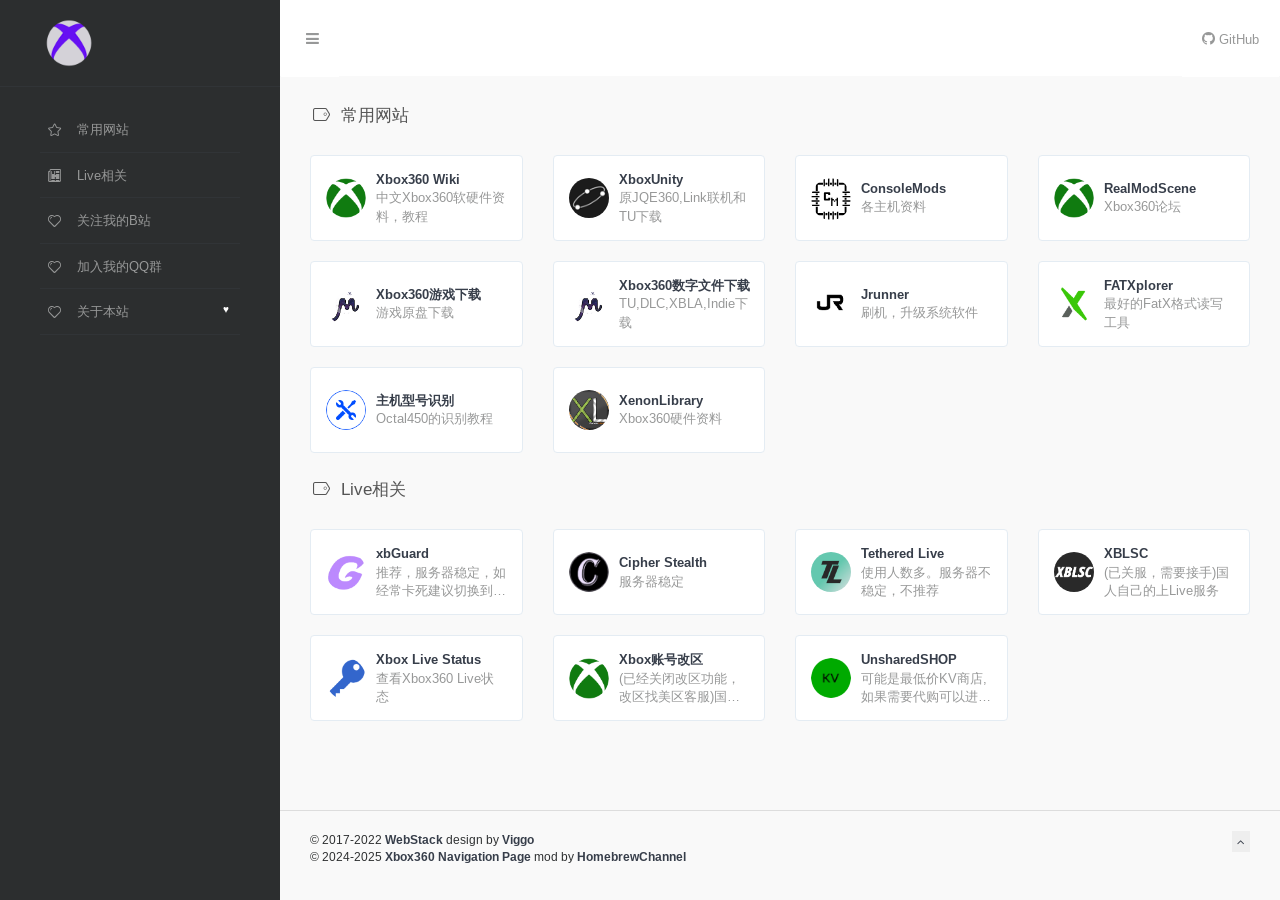
==== commit 9ce8dc67: "remove tongji" ====
--- a/index.html
+++ b/index.html
@@ -1,16 +1,5 @@
 <!DOCTYPE html>
 <html lang="zh">
-
-<script>
-var _hmt = _hmt || [];
-(function() {
-  var hm = document.createElement("script");
-  hm.src = "https://hm.baidu.com/hm.js?948614aae77e0613317c5b19b4cf3187";
-  var s = document.getElementsByTagName("script")[0]; 
-  s.parentNode.insertBefore(hm, s);
-})();
-</script>
-
 <head>
     <meta name="msvalidate.01" content="C984DF53AB338E08B4E0391F962B3964" />
     <meta charset="utf-8">
@@ -317,7 +306,7 @@
                             </a>
                             <div class="xe-comment">
                                 <a href="#" class="xe-user-name overflowClip_1">
-                                    <strong>Proto Stealth</strong>
+                                    <strong>Cipher Stealth</strong>
                                 </a>
                                 <p class="overflowClip_2">服务器稳定</p>
                             </div>
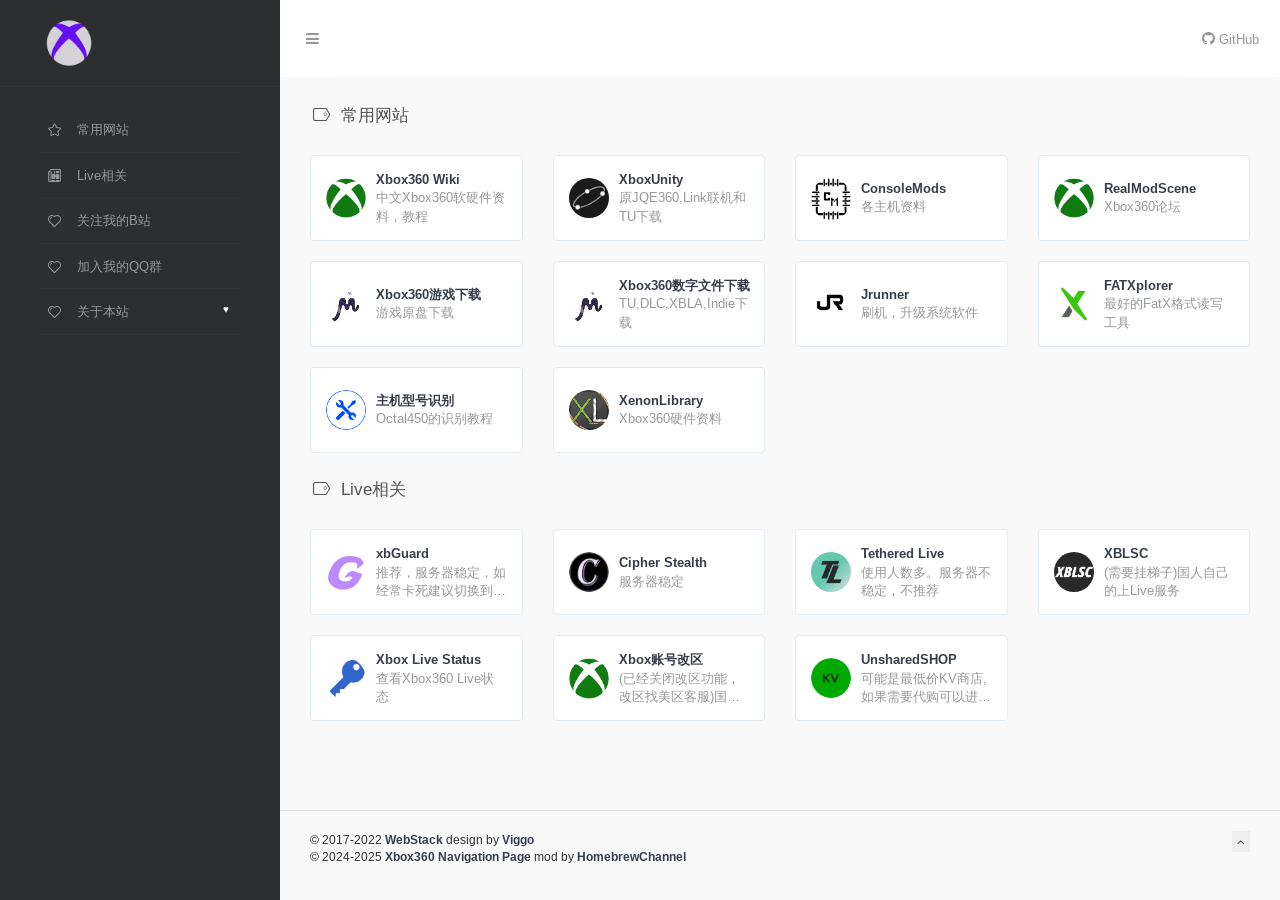
==== commit 9332431e: "modified:   index.html" ====
--- a/index.html
+++ b/index.html
@@ -338,7 +338,7 @@
                                 <a href="#" class="xe-user-name overflowClip_1">
                                     <strong>XBLSC</strong>
                                 </a>
-                                <p class="overflowClip_2">(已关服，需要接手)国人自己的上Live服务</p>
+                                <p class="overflowClip_2">(需要挂梯子)国人自己的上Live服务</p>
                             </div>
                         </div>
                     </div>
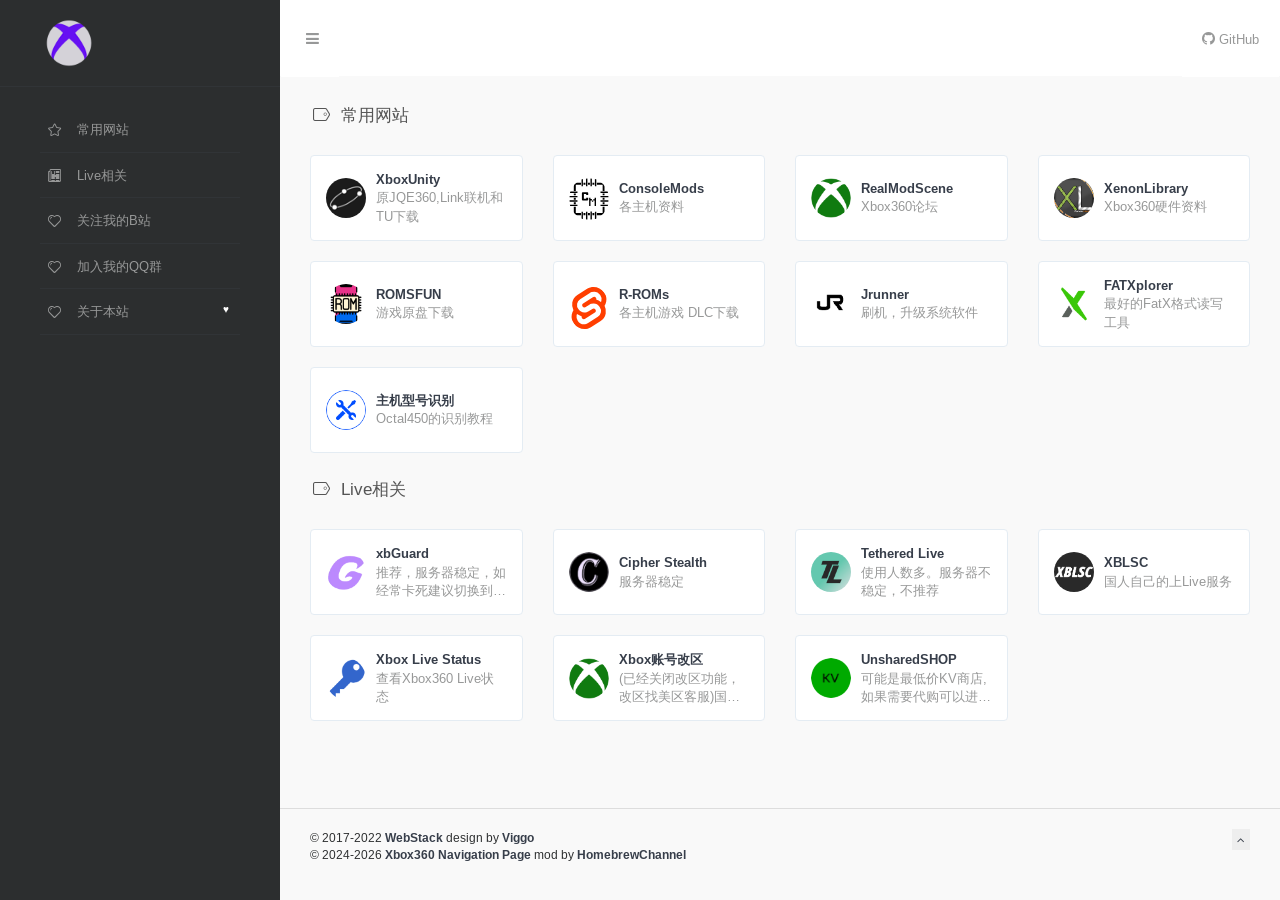
==== commit 0a01479f: "update" ====
--- a/index.html
+++ b/index.html
@@ -118,58 +118,43 @@
             <h4 class="text-gray"><i class="linecons-tag" style="margin-right: 7px;" id="常用网站"></i>常用网站</h4>
             <div class="row">
                 <div class="col-sm-3">
-                    <div class="xe-widget xe-conversations box2 label-info" onclick="window.open('https://wiki.5141919.xyz/', '_blank')" data-toggle="tooltip" data-placement="bottom" title="" data-original-title="https://wiki.5141919.xyz/">
+                    <div class="xe-widget xe-conversations box2 label-info" onclick="window.open('http://xboxunity.net/', '_blank')" data-toggle="tooltip" data-placement="bottom" title="" data-original-title="http://xboxunity.net/">
+                        <div class="xe-comment-entry">
+                            <a class="xe-user-img">
+                                <img data-src="assets/images/logos/xboxunity.ico" class="lozad img-circle" width="40">
+                            </a>
+                            <div class="xe-comment">
+                                <a href="#" class="xe-user-name overflowClip_1">
+                                    <strong>XboxUnity</strong>
+                                </a>
+                                <p class="overflowClip_2">原JQE360,Link联机和TU下载</p>
+                            </div>
+                        </div>
+                    </div>
+                </div>
+                <div class="col-sm-3">
+                    <div class="xe-widget xe-conversations box2 label-info" onclick="window.open('https://consolemods.org/', '_blank')" data-toggle="tooltip" data-placement="bottom" title="" data-original-title="https://consolemods.org/">
+                        <div class="xe-comment-entry">
+                            <a class="xe-user-img">
+                                <img data-src="assets/images/logos/CM-Logo-Light.svg" class="lozad img-circle" width="40">
+                            </a>
+                            <div class="xe-comment">
+                                <a href="#" class="xe-user-name overflowClip_1">
+                                    <strong>ConsoleMods</strong>
+                                </a>
+                                <p class="overflowClip_2">各主机资料</p>
+                            </div>
+                        </div>
+                    </div>
+                </div>
+                <div class="col-sm-3">
+                    <div class="xe-widget xe-conversations box2 label-info" onclick="window.open('https://www.realmodscene.com/', '_blank')" data-toggle="tooltip" data-placement="bottom" title="" data-original-title="https://www.realmodscene.com/">
                         <div class="xe-comment-entry">
                             <a class="xe-user-img">
                                 <img data-src="assets/images/logos/xbox.png" class="lozad img-circle" width="40">
                             </a>
                             <div class="xe-comment">
                                 <a href="#" class="xe-user-name overflowClip_1">
-                                    <strong>Xbox360 Wiki</strong>
-                                </a>
-                                <p class="overflowClip_2">中文Xbox360软硬件资料，教程</p>
-                            </div>
-                        </div>
-                    </div>
-                </div>
-                <div class="col-sm-3">
-                    <div class="xe-widget xe-conversations box2 label-info" onclick="window.open('http://xboxunity.net/', '_blank')" data-toggle="tooltip" data-placement="bottom" title="" data-original-title="http://xboxunity.net/">
-                        <div class="xe-comment-entry">
-                            <a class="xe-user-img">
-                                <img data-src="assets/images/logos/xboxunity.ico" class="lozad img-circle" width="40">
-                            </a>
-                            <div class="xe-comment">
-                                <a href="#" class="xe-user-name overflowClip_1">
-                                    <strong>XboxUnity</strong>
-                                </a>
-                                <p class="overflowClip_2">原JQE360,Link联机和TU下载</p>
-                            </div>
-                        </div>
-                    </div>
-                </div>
-                <div class="col-sm-3">
-                    <div class="xe-widget xe-conversations box2 label-info" onclick="window.open('https://consolemods.org/', '_blank')" data-toggle="tooltip" data-placement="bottom" title="" data-original-title="https://consolemods.org/">
-                        <div class="xe-comment-entry">
-                            <a class="xe-user-img">
-                                <img data-src="assets/images/logos/CM-Logo-Light.svg" class="lozad img-circle" width="40">
-                            </a>
-                            <div class="xe-comment">
-                                <a href="#" class="xe-user-name overflowClip_1">
-                                    <strong>ConsoleMods</strong>
-                                </a>
-                                <p class="overflowClip_2">各主机资料</p>
-                            </div>
-                        </div>
-                    </div>
-                </div>
-                <div class="col-sm-3">
-                    <div class="xe-widget xe-conversations box2 label-info" onclick="window.open('https://www.realmodscene.com/', '_blank')" data-toggle="tooltip" data-placement="bottom" title="" data-original-title="https://www.realmodscene.com/">
-                        <div class="xe-comment-entry">
-                            <a class="xe-user-img">
-                                <img data-src="assets/images/logos/xbox.png" class="lozad img-circle" width="40">
-                            </a>
-                            <div class="xe-comment">
-                                <a href="#" class="xe-user-name overflowClip_1">
                                     <strong>RealModScene</strong>
                                 </a>
                                 <p class="overflowClip_2">Xbox360论坛</p>
@@ -177,18 +162,34 @@
                         </div>
                     </div>
                 </div>
+                <div class="col-sm-3">
+                    <div class="xe-widget xe-conversations box2 label-info" onclick="window.open('https://xenonlibrary.com/wiki/Main_Page', '_blank')" data-toggle="tooltip" data-placement="bottom" title="" data-original-title="https://xenonlibrary.com/wiki/Main_Page">
+                        <div class="xe-comment-entry">
+                            <a class="xe-user-img">
+                                <img data-src="assets/images/logos/xenonlibrary.png" class="lozad img-circle" width="40">
+                            </a>
+                            <span class="label label-info" data-toggle="tooltip" data-placement="left" title="" data-original-title="Hello I am a Tooltip"></span>
+                            <div class="xe-comment">
+                                <a href="#" class="xe-user-name overflowClip_1">
+                                    <strong>XenonLibrary</strong>
+                                </a>
+                                <p class="overflowClip_2">Xbox360硬件资料</p>
+                            </div>
+                        </div>
+                    </div>
+                </div>
             </div>
             <div class="row">
                 <div class="col-sm-3">
-                    <div class="xe-widget xe-conversations box2 label-info" onclick="window.open('https://myrient.erista.me/files/Redump/Microsoft%20-%20Xbox%20360/', '_blank')" data-toggle="tooltip" data-placement="bottom" title="" data-original-title="https://myrient.erista.me/files/Redump/Microsoft%20-%20Xbox%20360/">
-                        <div class="xe-comment-entry">
-                            <a class="xe-user-img">
-                                <img data-src="assets/images/logos/myrient.png" class="lozad img-circle" width="40">
-                            </a>
-                            <span class="label label-info" data-toggle="tooltip" data-placement="left" title="" data-original-title="Hello I am a Tooltip"></span>
-                            <div class="xe-comment">
-                                <a href="#" class="xe-user-name overflowClip_1">
-                                    <strong>Xbox360游戏下载</strong>
+                    <div class="xe-widget xe-conversations box2 label-info" onclick="window.open('https://romsfun.com/', '_blank')" data-toggle="tooltip" data-placement="bottom" title="" data-original-title="https://romsfun.com/">
+                        <div class="xe-comment-entry">
+                            <a class="xe-user-img">
+                                <img data-src="assets/images/logos/romsfun.png" class="lozad img-circle" width="40">
+                            </a>
+                            <span class="label label-info" data-toggle="tooltip" data-placement="left" title="" data-original-title="Hello I am a Tooltip"></span>
+                            <div class="xe-comment">
+                                <a href="#" class="xe-user-name overflowClip_1">
+                                    <strong>ROMSFUN</strong>
                                 </a>
                                 <p class="overflowClip_2">游戏原盘下载</p>
                             </div>
@@ -196,17 +197,17 @@
                     </div>
                 </div>
                 <div class="col-sm-3">
-                    <div class="xe-widget xe-conversations box2 label-info" onclick="window.open('https://myrient.erista.me/files/No-Intro/Microsoft%20-%20Xbox%20360%20%28Digital%29/', '_blank')" data-toggle="tooltip" data-placement="bottom" title="" data-original-title="https://myrient.erista.me/files/No-Intro/Microsoft%20-%20Xbox%20360%20%28Digital%29/">
-                        <div class="xe-comment-entry">
-                            <a class="xe-user-img">
-                                <img data-src="assets/images/logos/myrient.png" class="lozad img-circle" width="40">
-                            </a>
-                            <span class="label label-info" data-toggle="tooltip" data-placement="left" title="" data-original-title="Hello I am a Tooltip"></span>
-                            <div class="xe-comment">
-                                <a href="#" class="xe-user-name overflowClip_1">
-                                    <strong>Xbox360数字文件下载</strong>
-                                </a>
-                                <p class="overflowClip_2">TU,DLC,XBLA,Indie下载</p>
+                    <div class="xe-widget xe-conversations box2 label-info" onclick="window.open('https://r-roms.github.io/', '_blank')" data-toggle="tooltip" data-placement="bottom" title="" data-original-title="https://r-roms.github.io/">
+                        <div class="xe-comment-entry">
+                            <a class="xe-user-img">
+                                <img data-src="assets/images/logos/rroms.svg" class="lozad img-circle" width="40">
+                            </a>
+                            <span class="label label-info" data-toggle="tooltip" data-placement="left" title="" data-original-title="Hello I am a Tooltip"></span>
+                            <div class="xe-comment">
+                                <a href="#" class="xe-user-name overflowClip_1">
+                                    <strong>R-ROMs</strong>
+                                </a>
+                                <p class="overflowClip_2">各主机游戏 DLC下载</p>
                             </div>
                         </div>
                     </div>
@@ -257,22 +258,6 @@
                                     <strong>主机型号识别</strong>
                                 </a>
                                 <p class="overflowClip_2">Octal450的识别教程</p>
-                            </div>
-                        </div>
-                    </div>
-                </div>
-                <div class="col-sm-3">
-                    <div class="xe-widget xe-conversations box2 label-info" onclick="window.open('https://xenonlibrary.com/wiki/Main_Page', '_blank')" data-toggle="tooltip" data-placement="bottom" title="" data-original-title="https://xenonlibrary.com/wiki/Main_Page">
-                        <div class="xe-comment-entry">
-                            <a class="xe-user-img">
-                                <img data-src="assets/images/logos/xenonlibrary.png" class="lozad img-circle" width="40">
-                            </a>
-                            <span class="label label-info" data-toggle="tooltip" data-placement="left" title="" data-original-title="Hello I am a Tooltip"></span>
-                            <div class="xe-comment">
-                                <a href="#" class="xe-user-name overflowClip_1">
-                                    <strong>XenonLibrary</strong>
-                                </a>
-                                <p class="overflowClip_2">Xbox360硬件资料</p>
                             </div>
                         </div>
                     </div>
@@ -329,7 +314,7 @@
                     </div>
                 </div>
                 <div class="col-sm-3">
-                    <div class="xe-widget xe-conversations box2 label-info" onclick="window.open('https://xblsc.5141919.xyz/', '_blank')" data-toggle="tooltip" data-placement="bottom" title="" data-original-title="https://xblsc.5141919.xyz/">
+                    <div class="xe-widget xe-conversations box2 label-info" onclick="window.open('http://qm.qq.com/cgi-bin/qm/qr?_wv=1027&k=fzABy-5qXwl-8uSyzs6AcpmUZ19lhfYv&authKey=OrnRBPlIh6cv%2FRUWKI4oVAebfk7Wz72AzLHf6SiVvCTaOv1I9C01St4fAExkVSHC&noverify=0&group_code=852762402', '_blank')" data-toggle="tooltip" data-placement="bottom" title="" data-original-title="点击加入QQ群">
                         <div class="xe-comment-entry">
                             <a class="xe-user-img">
                                 <img data-src="assets/images/logos/xblsc.png" class="lozad img-circle" width="40">
@@ -338,7 +323,7 @@
                                 <a href="#" class="xe-user-name overflowClip_1">
                                     <strong>XBLSC</strong>
                                 </a>
-                                <p class="overflowClip_2">(需要挂梯子)国人自己的上Live服务</p>
+                                <p class="overflowClip_2">国人自己的上Live服务</p>
                             </div>
                         </div>
                     </div>
@@ -404,7 +389,7 @@
                         &copy; 2017-2022
                         <a href="about.html"><strong>WebStack</strong></a> design by <a href="https://www.viggoz.com" target="_blank"><strong>Viggo</strong></a>
                         <br>
-                        &copy; 2024-2025
+                        &copy; 2024-2026
                         <a href="about.html"><strong>Xbox360 Navigation Page</strong></a> mod by <a href="https://114.5141919.xyz" target="_blank"><strong>HomebrewChannel</strong></a>
                         <!--  - Purchase for only <strong>23$</strong> -->
                     </div>
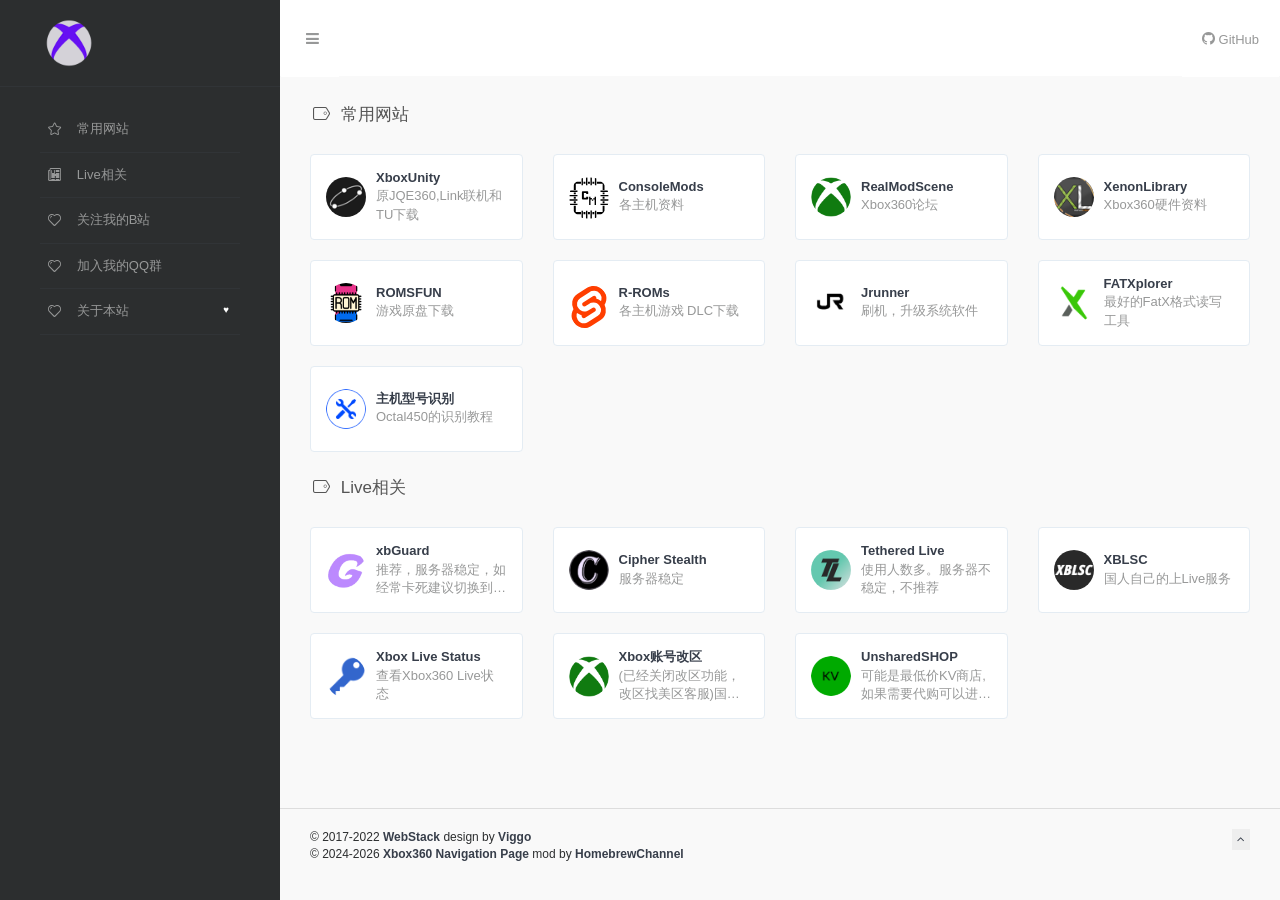
==== commit 5fbf9cbe: "perf: bundle assets, slim images, fix and refresh about page - Bundle 6 CSS files into assets/css/ve" ====
--- a/index.html
+++ b/index.html
@@ -10,15 +10,8 @@
     <meta name="keywords" content="Xbox360, 游戏下载, DLC下载, 组队联机, 教程, 升级刷机, 社区交流">
     <meta name="description" content="探索最好的Xbox360资源站，游戏下载、DLC下载、联机组队、教程与社区交流，一站式满足您的Xbox360需求。">
     <link rel="shortcut icon" href="assets/images/logo.ico">
-    <link rel="stylesheet" href="http://fonts.googleapis.com/css?family=Arimo:400,700,400italic">
-    <link rel="stylesheet" href="assets/css/fonts/linecons/css/linecons.css">
-    <link rel="stylesheet" href="assets/css/fonts/fontawesome/css/font-awesome.min.css">
-    <link rel="stylesheet" href="assets/css/bootstrap.css">
-    <link rel="stylesheet" href="assets/css/xenon-core.css">
-    <link rel="stylesheet" href="assets/css/xenon-components.css">
-    <link rel="stylesheet" href="assets/css/xenon-skins.css">
+    <link rel="stylesheet" href="assets/css/vendor.css">
     <link rel="stylesheet" href="assets/css/nav.css">
-    <script src="assets/js/jquery-1.11.1.min.js"></script>
     <!-- HTML5 shim and Respond.js IE8 support of HTML5 elements and media queries -->
     <!--[if lt IE 9]>
         <script src="https://oss.maxcdn.com/html5shiv/3.7.2/html5shiv.min.js"></script>
@@ -403,6 +396,7 @@
             </footer>
         </div>
     </div>
+    <script src="assets/js/jquery-1.11.1.min.js"></script>
     <!-- 锚点平滑移动 -->
     <script type="text/javascript">
     $(document).ready(function() {
@@ -467,15 +461,7 @@
     });
     </script>
     <!-- Bottom Scripts -->
-    <script src="assets/js/bootstrap.min.js"></script>
-    <script src="assets/js/TweenMax.min.js"></script>
-    <script src="assets/js/resizeable.js"></script>
-    <script src="assets/js/joinable.js"></script>
-    <script src="assets/js/xenon-api.js"></script>
-    <script src="assets/js/xenon-toggles.js"></script>
-    <!-- JavaScripts initializations and stuff -->
-    <script src="assets/js/xenon-custom.js"></script>
-    <script src="assets/js/lozad.js"></script>
+    <script src="assets/js/bundle.js"></script>
 </body>
 
 </html>
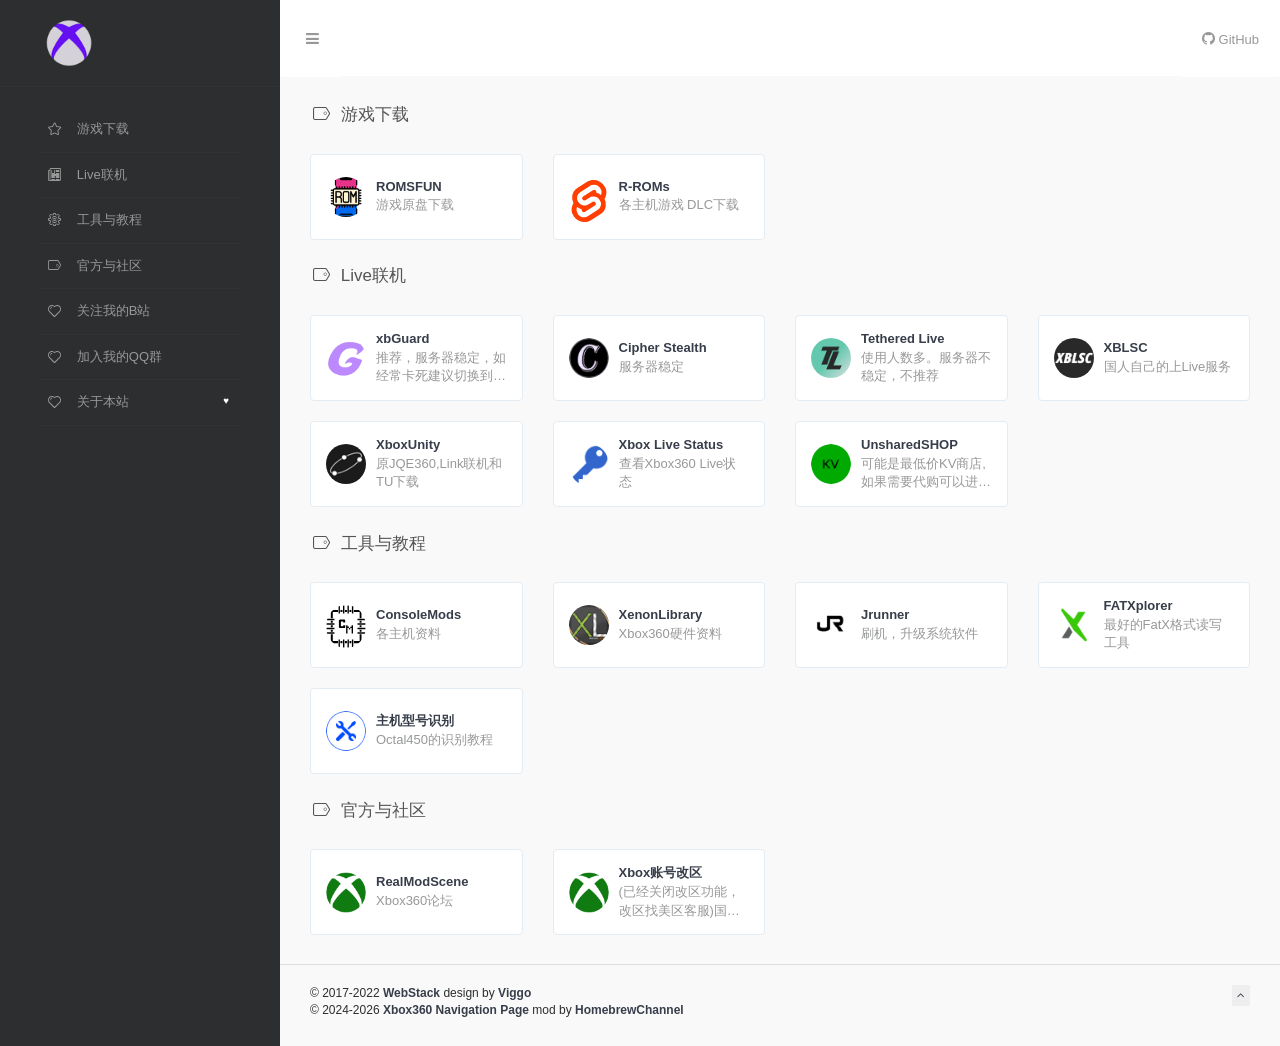
==== commit cc5a5ed3: "feat: restructure nav into 4 sections - 游戏下载 (ROMSFUN, R-ROMs) / Live联机 (7 cards incl. XboxUnity) - " ====
--- a/index.html
+++ b/index.html
@@ -46,15 +46,27 @@
                 </header>
                 <ul id="main-menu" class="main-menu">
                     <li>
-                        <a href="#常用网站" class="smooth">
+                        <a href="#游戏下载" class="smooth">
                             <i class="linecons-star"></i>
-                            <span class="title">常用网站</span>
-                        </a>
-                    </li>
-                    <li>
-                        <a href="#Live相关" class="smooth">
+                            <span class="title">游戏下载</span>
+                        </a>
+                    </li>
+                    <li>
+                        <a href="#Live联机" class="smooth">
                             <i class="linecons-doc"></i>
-                            <span class="title">Live相关</span>
+                            <span class="title">Live联机</span>
+                        </a>
+                    </li>
+                    <li>
+                        <a href="#工具与教程" class="smooth">
+                            <i class="linecons-cog"></i>
+                            <span class="title">工具与教程</span>
+                        </a>
+                    </li>
+                    <li>
+                        <a href="#官方与社区" class="smooth">
+                            <i class="linecons-tag"></i>
+                            <span class="title">官方与社区</span>
                         </a>
                     </li>
                     <li>
@@ -107,8 +119,109 @@
                 <!-- <a href="https://github.com/WebStackPage/WebStackPage.github.io" target="_blank"><img style="position: absolute; top: 0; right: 0; border: 0;" src="https://s3.amazonaws.com/github/ribbons/forkme_right_darkblue_121621.png" alt="Fork me on GitHub"></a> -->
 
             </nav>
-            <!-- 常用推荐 -->
-            <h4 class="text-gray"><i class="linecons-tag" style="margin-right: 7px;" id="常用网站"></i>常用网站</h4>
+            <!-- 游戏下载 -->
+            <h4 class="text-gray"><i class="linecons-tag" style="margin-right: 7px;" id="游戏下载"></i>游戏下载</h4>
+            <div class="row">
+                <div class="col-sm-3">
+                    <div class="xe-widget xe-conversations box2 label-info" onclick="window.open('https://romsfun.com/', '_blank')" data-toggle="tooltip" data-placement="bottom" title="" data-original-title="https://romsfun.com/">
+                        <div class="xe-comment-entry">
+                            <a class="xe-user-img">
+                                <img data-src="assets/images/logos/romsfun.png" class="lozad img-circle" width="40">
+                            </a>
+                            <span class="label label-info" data-toggle="tooltip" data-placement="left" title="" data-original-title="Hello I am a Tooltip"></span>
+                            <div class="xe-comment">
+                                <a href="#" class="xe-user-name overflowClip_1">
+                                    <strong>ROMSFUN</strong>
+                                </a>
+                                <p class="overflowClip_2">游戏原盘下载</p>
+                            </div>
+                        </div>
+                    </div>
+                </div>
+                <div class="col-sm-3">
+                    <div class="xe-widget xe-conversations box2 label-info" onclick="window.open('https://r-roms.github.io/', '_blank')" data-toggle="tooltip" data-placement="bottom" title="" data-original-title="https://r-roms.github.io/">
+                        <div class="xe-comment-entry">
+                            <a class="xe-user-img">
+                                <img data-src="assets/images/logos/rroms.svg" class="lozad img-circle" width="40">
+                            </a>
+                            <span class="label label-info" data-toggle="tooltip" data-placement="left" title="" data-original-title="Hello I am a Tooltip"></span>
+                            <div class="xe-comment">
+                                <a href="#" class="xe-user-name overflowClip_1">
+                                    <strong>R-ROMs</strong>
+                                </a>
+                                <p class="overflowClip_2">各主机游戏 DLC下载</p>
+                            </div>
+                        </div>
+                    </div>
+                </div>
+            </div>
+            <br />
+            <!-- END 游戏下载 -->
+
+            <!-- Live联机 -->
+            <h4 class="text-gray"><i class="linecons-tag" style="margin-right: 7px;" id="Live联机"></i>Live联机</h4>
+            <div class="row">
+                <div class="col-sm-3">
+                    <div class="xe-widget xe-conversations box2 label-info" onclick="window.open('https://xbguard.live/', '_blank')" data-toggle="tooltip" data-placement="bottom" title="" data-original-title="https://xbguard.live/">
+                        <div class="xe-comment-entry">
+                            <a class="xe-user-img">
+                                <img data-src="assets/images/logos/xbguard.png" class="lozad img-circle" width="40">
+                            </a>
+                            <div class="xe-comment">
+                                <a href="#" class="xe-user-name overflowClip_1">
+                                    <strong>xbGuard</strong>
+                                </a>
+                                <p class="overflowClip_2">推荐，服务器稳定，如经常卡死建议切换到Cipher</p>
+                            </div>
+                        </div>
+                    </div>
+                </div>
+                <div class="col-sm-3">
+                    <div class="xe-widget xe-conversations box2 label-info" onclick="window.open('https://cipher.services/', '_blank')" data-toggle="tooltip" data-placement="bottom" title="" data-original-title="https://cipher.services/">
+                        <div class="xe-comment-entry">
+                            <a class="xe-user-img">
+                                <img data-src="assets/images/logos/cipher.ico" class="lozad img-circle" width="40">
+                            </a>
+                            <div class="xe-comment">
+                                <a href="#" class="xe-user-name overflowClip_1">
+                                    <strong>Cipher Stealth</strong>
+                                </a>
+                                <p class="overflowClip_2">服务器稳定</p>
+                            </div>
+                        </div>
+                    </div>
+                </div>
+                <div class="col-sm-3">
+                    <div class="xe-widget xe-conversations box2 label-info" onclick="window.open('https://tethered.live/', '_blank')" data-toggle="tooltip" data-placement="bottom" title="" data-original-title="https://tethered.live/">
+                        <div class="xe-comment-entry">
+                            <a class="xe-user-img">
+                                <img data-src="assets/images/logos/tethered.png" class="lozad img-circle" width="40">
+                            </a>
+                            <div class="xe-comment">
+                                <a href="#" class="xe-user-name overflowClip_1">
+                                    <strong>Tethered Live</strong>
+                                </a>
+                                <p class="overflowClip_2">使用人数多。服务器不稳定，不推荐</p>
+                            </div>
+                        </div>
+                    </div>
+                </div>
+                <div class="col-sm-3">
+                    <div class="xe-widget xe-conversations box2 label-info" onclick="window.open('http://qm.qq.com/cgi-bin/qm/qr?_wv=1027&k=fzABy-5qXwl-8uSyzs6AcpmUZ19lhfYv&authKey=OrnRBPlIh6cv%2FRUWKI4oVAebfk7Wz72AzLHf6SiVvCTaOv1I9C01St4fAExkVSHC&noverify=0&group_code=852762402', '_blank')" data-toggle="tooltip" data-placement="bottom" title="" data-original-title="点击加入QQ群">
+                        <div class="xe-comment-entry">
+                            <a class="xe-user-img">
+                                <img data-src="assets/images/logos/xblsc.png" class="lozad img-circle" width="40">
+                            </a>
+                            <div class="xe-comment">
+                                <a href="#" class="xe-user-name overflowClip_1">
+                                    <strong>XBLSC</strong>
+                                </a>
+                                <p class="overflowClip_2">国人自己的上Live服务</p>
+                            </div>
+                        </div>
+                    </div>
+                </div>
+            </div>
             <div class="row">
                 <div class="col-sm-3">
                     <div class="xe-widget xe-conversations box2 label-info" onclick="window.open('http://xboxunity.net/', '_blank')" data-toggle="tooltip" data-placement="bottom" title="" data-original-title="http://xboxunity.net/">
@@ -126,6 +239,43 @@
                     </div>
                 </div>
                 <div class="col-sm-3">
+                    <div class="xe-widget xe-conversations box2 label-info" onclick="window.open('https://xblstatus.com/', '_blank')" data-toggle="tooltip" data-placement="bottom" title="" data-original-title="https://xblstatus.com/">
+                        <div class="xe-comment-entry">
+                            <a class="xe-user-img">
+                                <img data-src="assets/images/logos/xblstatus.png" class="lozad img-circle" width="40">
+                            </a>
+                            <div class="xe-comment">
+                                <a href="#" class="xe-user-name overflowClip_1">
+                                    <strong>Xbox Live Status</strong>
+                                </a>
+                                <p class="overflowClip_2">查看Xbox360 Live状态</p>
+                            </div>
+                        </div>
+                    </div>
+                </div>
+                <div class="col-sm-3">
+                    <div class="xe-widget xe-conversations box2 label-info" onclick="window.open('https://unshared.shop/', '_blank')" data-toggle="tooltip" data-placement="bottom" title="" data-original-title="https://unshared.shop/">
+                        <div class="xe-comment-entry">
+                            <a class="xe-user-img">
+                                <img data-src="assets/images/logos/unsharedshop.ico" class="lozad img-circle" width="40">
+                            </a>
+                            <div class="xe-comment">
+                                <a href="#" class="xe-user-name overflowClip_1">
+                                    <strong>UnsharedSHOP</strong>
+                                </a>
+                                <p class="overflowClip_2">可能是最低价KV商店,如果需要代购可以进群找群主</p>
+                            </div>
+                        </div>
+                    </div>
+                </div>
+            </div>
+            <br />
+            <!-- END Live联机 -->
+
+            <!-- 工具与教程 -->
+            <h4 class="text-gray"><i class="linecons-tag" style="margin-right: 7px;" id="工具与教程"></i>工具与教程</h4>
+            <div class="row">
+                <div class="col-sm-3">
                     <div class="xe-widget xe-conversations box2 label-info" onclick="window.open('https://consolemods.org/', '_blank')" data-toggle="tooltip" data-placement="bottom" title="" data-original-title="https://consolemods.org/">
                         <div class="xe-comment-entry">
                             <a class="xe-user-img">
@@ -141,6 +291,79 @@
                     </div>
                 </div>
                 <div class="col-sm-3">
+                    <div class="xe-widget xe-conversations box2 label-info" onclick="window.open('https://xenonlibrary.com/wiki/Main_Page', '_blank')" data-toggle="tooltip" data-placement="bottom" title="" data-original-title="https://xenonlibrary.com/wiki/Main_Page">
+                        <div class="xe-comment-entry">
+                            <a class="xe-user-img">
+                                <img data-src="assets/images/logos/xenonlibrary.png" class="lozad img-circle" width="40">
+                            </a>
+                            <span class="label label-info" data-toggle="tooltip" data-placement="left" title="" data-original-title="Hello I am a Tooltip"></span>
+                            <div class="xe-comment">
+                                <a href="#" class="xe-user-name overflowClip_1">
+                                    <strong>XenonLibrary</strong>
+                                </a>
+                                <p class="overflowClip_2">Xbox360硬件资料</p>
+                            </div>
+                        </div>
+                    </div>
+                </div>
+                <div class="col-sm-3">
+                    <div class="xe-widget xe-conversations box2 label-info" onclick="window.open('https://github.com/Octal450/J-Runner-with-Extras/', '_blank')" data-toggle="tooltip" data-placement="bottom" title="" data-original-title="https://github.com/Octal450/J-Runner-with-Extras/">
+                        <div class="xe-comment-entry">
+                            <a class="xe-user-img">
+                                <img data-src="assets/images/logos/JRunner.png" class="lozad img-circle" width="40">
+                            </a>
+                            <span class="label label-info" data-toggle="tooltip" data-placement="left" title="" data-original-title="Hello I am a Tooltip"></span>
+                            <div class="xe-comment">
+                                <a href="#" class="xe-user-name overflowClip_1">
+                                    <strong>Jrunner</strong>
+                                </a>
+                                <p class="overflowClip_2">刷机，升级系统软件</p>
+                            </div>
+                        </div>
+                    </div>
+                </div>
+                <div class="col-sm-3">
+                    <div class="xe-widget xe-conversations box2 label-info" onclick="window.open('https://fatxplorer.eaton-works.com/', '_blank')" data-toggle="tooltip" data-placement="bottom" title="" data-original-title="https://fatxplorer.eaton-works.com/">
+                        <div class="xe-comment-entry">
+                            <a class="xe-user-img">
+                                <img data-src="assets/images/logos/fatxplorer.png" class="lozad img-circle" width="40">
+                            </a>
+                            <span class="label label-info" data-toggle="tooltip" data-placement="left" title="" data-original-title="Hello I am a Tooltip"></span>
+                            <div class="xe-comment">
+                                <a href="#" class="xe-user-name overflowClip_1">
+                                    <strong>FATXplorer</strong>
+                                </a>
+                                <p class="overflowClip_2">最好的FatX格式读写工具</p>
+                            </div>
+                        </div>
+                    </div>
+                </div>
+            </div>
+            <div class="row">
+                <div class="col-sm-3">
+                    <div class="xe-widget xe-conversations box2 label-info" onclick="window.open('https://identify.5141919.xyz/', '_blank')" data-toggle="tooltip" data-placement="bottom" title="" data-original-title="https://identify.5141919.xyz/">
+                        <div class="xe-comment-entry">
+                            <a class="xe-user-img">
+                                <img data-src="assets/images/logos/identify.png" class="lozad img-circle" width="40">
+                            </a>
+                            <span class="label label-info" data-toggle="tooltip" data-placement="left" title="" data-original-title="Hello I am a Tooltip"></span>
+                            <div class="xe-comment">
+                                <a href="#" class="xe-user-name overflowClip_1">
+                                    <strong>主机型号识别</strong>
+                                </a>
+                                <p class="overflowClip_2">Octal450的识别教程</p>
+                            </div>
+                        </div>
+                    </div>
+                </div>
+            </div>
+            <br />
+            <!-- END 工具与教程 -->
+
+            <!-- 官方与社区 -->
+            <h4 class="text-gray"><i class="linecons-tag" style="margin-right: 7px;" id="官方与社区"></i>官方与社区</h4>
+            <div class="row">
+                <div class="col-sm-3">
                     <div class="xe-widget xe-conversations box2 label-info" onclick="window.open('https://www.realmodscene.com/', '_blank')" data-toggle="tooltip" data-placement="bottom" title="" data-original-title="https://www.realmodscene.com/">
                         <div class="xe-comment-entry">
                             <a class="xe-user-img">
@@ -156,221 +379,23 @@
                     </div>
                 </div>
                 <div class="col-sm-3">
-                    <div class="xe-widget xe-conversations box2 label-info" onclick="window.open('https://xenonlibrary.com/wiki/Main_Page', '_blank')" data-toggle="tooltip" data-placement="bottom" title="" data-original-title="https://xenonlibrary.com/wiki/Main_Page">
-                        <div class="xe-comment-entry">
-                            <a class="xe-user-img">
-                                <img data-src="assets/images/logos/xenonlibrary.png" class="lozad img-circle" width="40">
-                            </a>
-                            <span class="label label-info" data-toggle="tooltip" data-placement="left" title="" data-original-title="Hello I am a Tooltip"></span>
-                            <div class="xe-comment">
-                                <a href="#" class="xe-user-name overflowClip_1">
-                                    <strong>XenonLibrary</strong>
-                                </a>
-                                <p class="overflowClip_2">Xbox360硬件资料</p>
-                            </div>
-                        </div>
-                    </div>
-                </div>
-            </div>
-            <div class="row">
-                <div class="col-sm-3">
-                    <div class="xe-widget xe-conversations box2 label-info" onclick="window.open('https://romsfun.com/', '_blank')" data-toggle="tooltip" data-placement="bottom" title="" data-original-title="https://romsfun.com/">
-                        <div class="xe-comment-entry">
-                            <a class="xe-user-img">
-                                <img data-src="assets/images/logos/romsfun.png" class="lozad img-circle" width="40">
-                            </a>
-                            <span class="label label-info" data-toggle="tooltip" data-placement="left" title="" data-original-title="Hello I am a Tooltip"></span>
-                            <div class="xe-comment">
-                                <a href="#" class="xe-user-name overflowClip_1">
-                                    <strong>ROMSFUN</strong>
-                                </a>
-                                <p class="overflowClip_2">游戏原盘下载</p>
-                            </div>
-                        </div>
-                    </div>
-                </div>
-                <div class="col-sm-3">
-                    <div class="xe-widget xe-conversations box2 label-info" onclick="window.open('https://r-roms.github.io/', '_blank')" data-toggle="tooltip" data-placement="bottom" title="" data-original-title="https://r-roms.github.io/">
-                        <div class="xe-comment-entry">
-                            <a class="xe-user-img">
-                                <img data-src="assets/images/logos/rroms.svg" class="lozad img-circle" width="40">
-                            </a>
-                            <span class="label label-info" data-toggle="tooltip" data-placement="left" title="" data-original-title="Hello I am a Tooltip"></span>
-                            <div class="xe-comment">
-                                <a href="#" class="xe-user-name overflowClip_1">
-                                    <strong>R-ROMs</strong>
-                                </a>
-                                <p class="overflowClip_2">各主机游戏 DLC下载</p>
-                            </div>
-                        </div>
-                    </div>
-                </div>
-                <div class="col-sm-3">
-                    <div class="xe-widget xe-conversations box2 label-info" onclick="window.open('https://github.com/Octal450/J-Runner-with-Extras/', '_blank')" data-toggle="tooltip" data-placement="bottom" title="" data-original-title="https://github.com/Octal450/J-Runner-with-Extras/">
-                        <div class="xe-comment-entry">
-                            <a class="xe-user-img">
-                                <img data-src="assets/images/logos/JRunner.png" class="lozad img-circle" width="40">
-                            </a>
-                            <span class="label label-info" data-toggle="tooltip" data-placement="left" title="" data-original-title="Hello I am a Tooltip"></span>
-                            <div class="xe-comment">
-                                <a href="#" class="xe-user-name overflowClip_1">
-                                    <strong>Jrunner</strong>
-                                </a>
-                                <p class="overflowClip_2">刷机，升级系统软件</p>
-                            </div>
-                        </div>
-                    </div>
-                </div>
-                <div class="col-sm-3">
-                    <div class="xe-widget xe-conversations box2 label-info" onclick="window.open('https://fatxplorer.eaton-works.com/', '_blank')" data-toggle="tooltip" data-placement="bottom" title="" data-original-title="https://fatxplorer.eaton-works.com/">
-                        <div class="xe-comment-entry">
-                            <a class="xe-user-img">
-                                <img data-src="assets/images/logos/fatxplorer.png" class="lozad img-circle" width="40">
-                            </a>
-                            <span class="label label-info" data-toggle="tooltip" data-placement="left" title="" data-original-title="Hello I am a Tooltip"></span>
-                            <div class="xe-comment">
-                                <a href="#" class="xe-user-name overflowClip_1">
-                                    <strong>FATXplorer</strong>
-                                </a>
-                                <p class="overflowClip_2">最好的FatX格式读写工具</p>
-                            </div>
-                        </div>
-                    </div>
-                </div>
-            </div>
-            <div class="row">
-                <div class="col-sm-3">
-                    <div class="xe-widget xe-conversations box2 label-info" onclick="window.open('https://identify.5141919.xyz/', '_blank')" data-toggle="tooltip" data-placement="bottom" title="" data-original-title="https://identify.5141919.xyz/">
-                        <div class="xe-comment-entry">
-                            <a class="xe-user-img">
-                                <img data-src="assets/images/logos/identify.png" class="lozad img-circle" width="40">
-                            </a>
-                            <span class="label label-info" data-toggle="tooltip" data-placement="left" title="" data-original-title="Hello I am a Tooltip"></span>
-                            <div class="xe-comment">
-                                <a href="#" class="xe-user-name overflowClip_1">
-                                    <strong>主机型号识别</strong>
-                                </a>
-                                <p class="overflowClip_2">Octal450的识别教程</p>
+                    <div class="xe-widget xe-conversations box2 label-info" onclick="window.open('https://account.xbox.com/AccountMigration', '_blank')" data-toggle="tooltip" data-placement="bottom" title="" data-original-title="https://account.xbox.com/AccountMigration">
+                        <div class="xe-comment-entry">
+                            <a class="xe-user-img">
+                                <img data-src="assets/images/logos/xbox.png" class="lozad img-circle" width="40">
+                            </a>
+                            <div class="xe-comment">
+                                <a href="#" class="xe-user-name overflowClip_1">
+                                    <strong>Xbox账号改区</strong>
+                                </a>
+                                <p class="overflowClip_2">(已经关闭改区功能，改区找美区客服)国区账号不能在360上使用</p>
                             </div>
                         </div>
                     </div>
                 </div>
             </div>
             <br />
-            <!-- END 常用网站 -->
-            <!-- Live相关 -->
-            <h4 class="text-gray"><i class="linecons-tag" style="margin-right: 7px;" id="Live相关"></i>Live相关</h4>
-            <div class="row">
-                <div class="col-sm-3">
-                    <div class="xe-widget xe-conversations box2 label-info" onclick="window.open('https://xbguard.live/', '_blank')" data-toggle="tooltip" data-placement="bottom" title="" data-original-title="https://xbguard.live/">
-                        <div class="xe-comment-entry">
-                            <a class="xe-user-img">
-                                <img data-src="assets/images/logos/xbguard.png" class="lozad img-circle" width="40">
-                            </a>
-                            <div class="xe-comment">
-                                <a href="#" class="xe-user-name overflowClip_1">
-                                    <strong>xbGuard</strong>
-                                </a>
-                                <p class="overflowClip_2">推荐，服务器稳定，如经常卡死建议切换到Cipher</p>
-                            </div>
-                        </div>
-                    </div>
-                </div>
-                <div class="col-sm-3">
-                    <div class="xe-widget xe-conversations box2 label-info" onclick="window.open('https://cipher.services/', '_blank')" data-toggle="tooltip" data-placement="bottom" title="" data-original-title="https://cipher.services/">
-                        <div class="xe-comment-entry">
-                            <a class="xe-user-img">
-                                <img data-src="assets/images/logos/cipher.ico" class="lozad img-circle" width="40">
-                            </a>
-                            <div class="xe-comment">
-                                <a href="#" class="xe-user-name overflowClip_1">
-                                    <strong>Cipher Stealth</strong>
-                                </a>
-                                <p class="overflowClip_2">服务器稳定</p>
-                            </div>
-                        </div>
-                    </div>
-                </div>
-                <div class="col-sm-3">
-                    <div class="xe-widget xe-conversations box2 label-info" onclick="window.open('https://tethered.live/', '_blank')" data-toggle="tooltip" data-placement="bottom" title="" data-original-title="https://tethered.live/">
-                        <div class="xe-comment-entry">
-                            <a class="xe-user-img">
-                                <img data-src="assets/images/logos/tethered.png" class="lozad img-circle" width="40">
-                            </a>
-                            <div class="xe-comment">
-                                <a href="#" class="xe-user-name overflowClip_1">
-                                    <strong>Tethered Live</strong>
-                                </a>
-                                <p class="overflowClip_2">使用人数多。服务器不稳定，不推荐</p>
-                            </div>
-                        </div>
-                    </div>
-                </div>
-                <div class="col-sm-3">
-                    <div class="xe-widget xe-conversations box2 label-info" onclick="window.open('http://qm.qq.com/cgi-bin/qm/qr?_wv=1027&k=fzABy-5qXwl-8uSyzs6AcpmUZ19lhfYv&authKey=OrnRBPlIh6cv%2FRUWKI4oVAebfk7Wz72AzLHf6SiVvCTaOv1I9C01St4fAExkVSHC&noverify=0&group_code=852762402', '_blank')" data-toggle="tooltip" data-placement="bottom" title="" data-original-title="点击加入QQ群">
-                        <div class="xe-comment-entry">
-                            <a class="xe-user-img">
-                                <img data-src="assets/images/logos/xblsc.png" class="lozad img-circle" width="40">
-                            </a>
-                            <div class="xe-comment">
-                                <a href="#" class="xe-user-name overflowClip_1">
-                                    <strong>XBLSC</strong>
-                                </a>
-                                <p class="overflowClip_2">国人自己的上Live服务</p>
-                            </div>
-                        </div>
-                    </div>
-                </div>
-            </div>
-            <div class="row">
-                <div class="col-sm-3">
-                    <div class="xe-widget xe-conversations box2 label-info" onclick="window.open('https://xblstatus.com/', '_blank')" data-toggle="tooltip" data-placement="bottom" title="" data-original-title="https://xblstatus.com/">
-                        <div class="xe-comment-entry">
-                            <a class="xe-user-img">
-                                <img data-src="assets/images/logos/xblstatus.png" class="lozad img-circle" width="40">
-                            </a>
-                            <div class="xe-comment">
-                                <a href="#" class="xe-user-name overflowClip_1">
-                                    <strong>Xbox Live Status</strong>
-                                </a>
-                                <p class="overflowClip_2">查看Xbox360 Live状态</p>
-                            </div>
-                        </div>
-                    </div>
-                </div>
-                <div class="col-sm-3">
-                    <div class="xe-widget xe-conversations box2 label-info" onclick="window.open('https://account.xbox.com/AccountMigration', '_blank')" data-toggle="tooltip" data-placement="bottom" title="" data-original-title="https://account.xbox.com/AccountMigration">
-                        <div class="xe-comment-entry">
-                            <a class="xe-user-img">
-                                <img data-src="assets/images/logos/xbox.png" class="lozad img-circle" width="40">
-                            </a>
-                            <div class="xe-comment">
-                                <a href="#" class="xe-user-name overflowClip_1">
-                                    <strong>Xbox账号改区</strong>
-                                </a>
-                                <p class="overflowClip_2">(已经关闭改区功能，改区找美区客服)国区账号不能在360上使用</p>
-                            </div>
-                        </div>
-                    </div>
-                </div>
-                <div class="col-sm-3">
-                    <div class="xe-widget xe-conversations box2 label-info" onclick="window.open('https://unshared.shop/', '_blank')" data-toggle="tooltip" data-placement="bottom" title="" data-original-title="https://unshared.shop/">
-                        <div class="xe-comment-entry">
-                            <a class="xe-user-img">
-                                <img data-src="assets/images/logos/unsharedshop.ico" class="lozad img-circle" width="40">
-                            </a>
-                            <div class="xe-comment">
-                                <a href="#" class="xe-user-name overflowClip_1">
-                                    <strong>UnsharedSHOP</strong>
-                                </a>
-                                <p class="overflowClip_2">可能是最低价KV商店,如果需要代购可以进群找群主</p>
-                            </div>
-                        </div>
-                    </div>
-                </div>
-            </div>
-            <br />
-            <!--END Live相关 -->            
+            <!-- END 官方与社区 -->
             <!-- Main Footer -->
             <!-- Choose between footer styles: "footer-type-1" or "footer-type-2" -->
             <!-- Add class "sticky" to  always stick the footer to the end of page (if page contents is small) -->
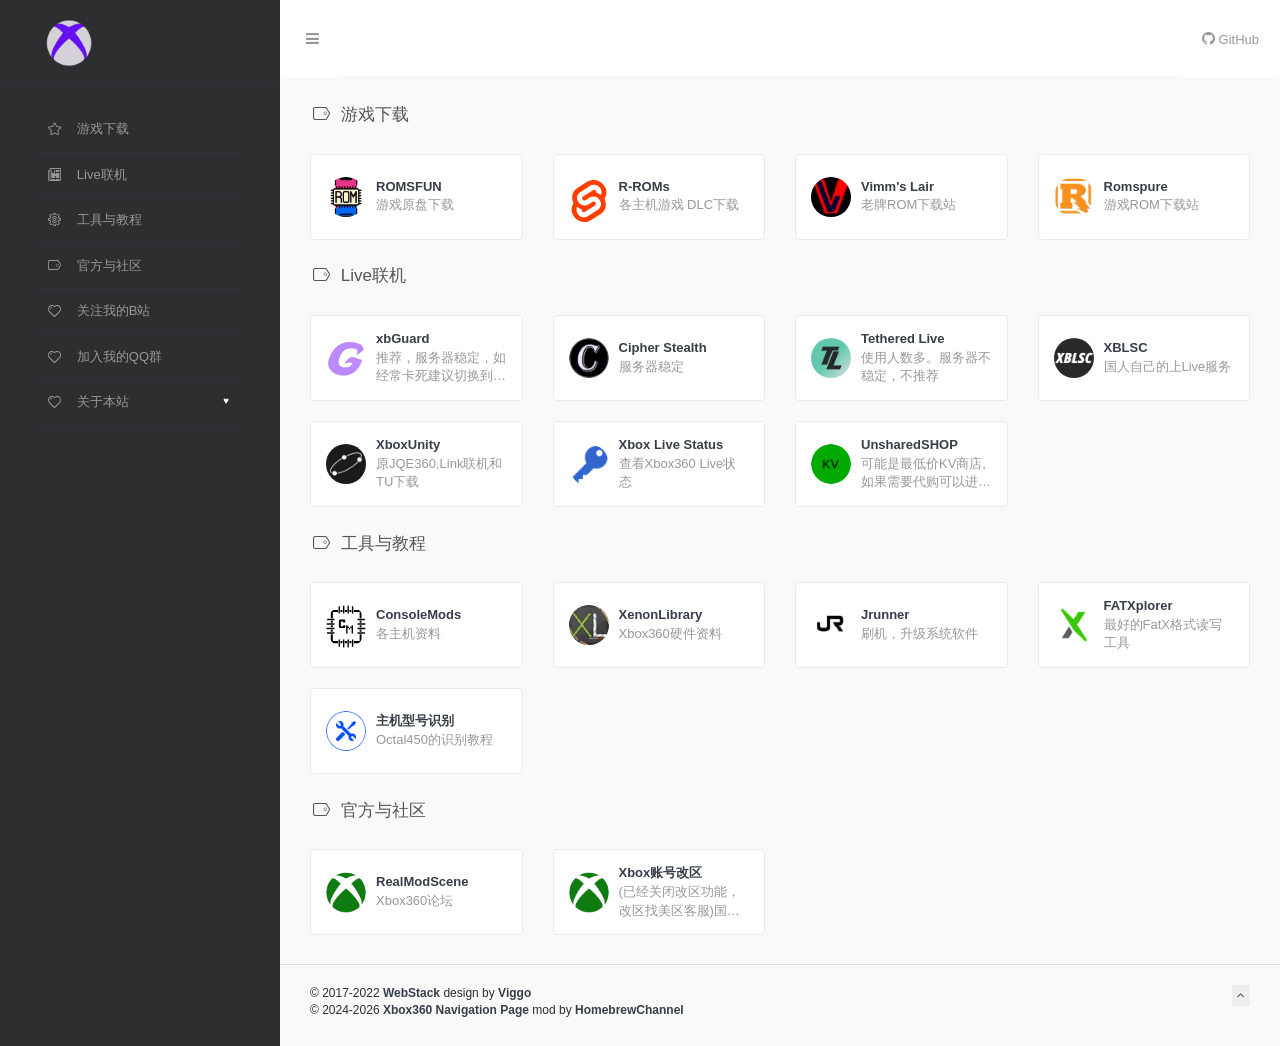
==== commit ae07e54d: "feat: add two download sites (Vimm's Lair, Romspure) - New cards in 游戏下载 section with locally hosted" ====
--- a/index.html
+++ b/index.html
@@ -150,6 +150,36 @@
                                     <strong>R-ROMs</strong>
                                 </a>
                                 <p class="overflowClip_2">各主机游戏 DLC下载</p>
+                            </div>
+                        </div>
+                    </div>
+                </div>
+                <div class="col-sm-3">
+                    <div class="xe-widget xe-conversations box2 label-info" onclick="window.open('https://vimm.net/', '_blank')" data-toggle="tooltip" data-placement="bottom" title="" data-original-title="https://vimm.net/">
+                        <div class="xe-comment-entry">
+                            <a class="xe-user-img">
+                                <img data-src="assets/images/logos/vimm.ico" class="lozad img-circle" width="40">
+                            </a>
+                            <div class="xe-comment">
+                                <a href="#" class="xe-user-name overflowClip_1">
+                                    <strong>Vimm's Lair</strong>
+                                </a>
+                                <p class="overflowClip_2">老牌ROM下载站</p>
+                            </div>
+                        </div>
+                    </div>
+                </div>
+                <div class="col-sm-3">
+                    <div class="xe-widget xe-conversations box2 label-info" onclick="window.open('https://romspure.cc/', '_blank')" data-toggle="tooltip" data-placement="bottom" title="" data-original-title="https://romspure.cc/">
+                        <div class="xe-comment-entry">
+                            <a class="xe-user-img">
+                                <img data-src="assets/images/logos/romspure.png" class="lozad img-circle" width="40">
+                            </a>
+                            <div class="xe-comment">
+                                <a href="#" class="xe-user-name overflowClip_1">
+                                    <strong>Romspure</strong>
+                                </a>
+                                <p class="overflowClip_2">游戏ROM下载站</p>
                             </div>
                         </div>
                     </div>
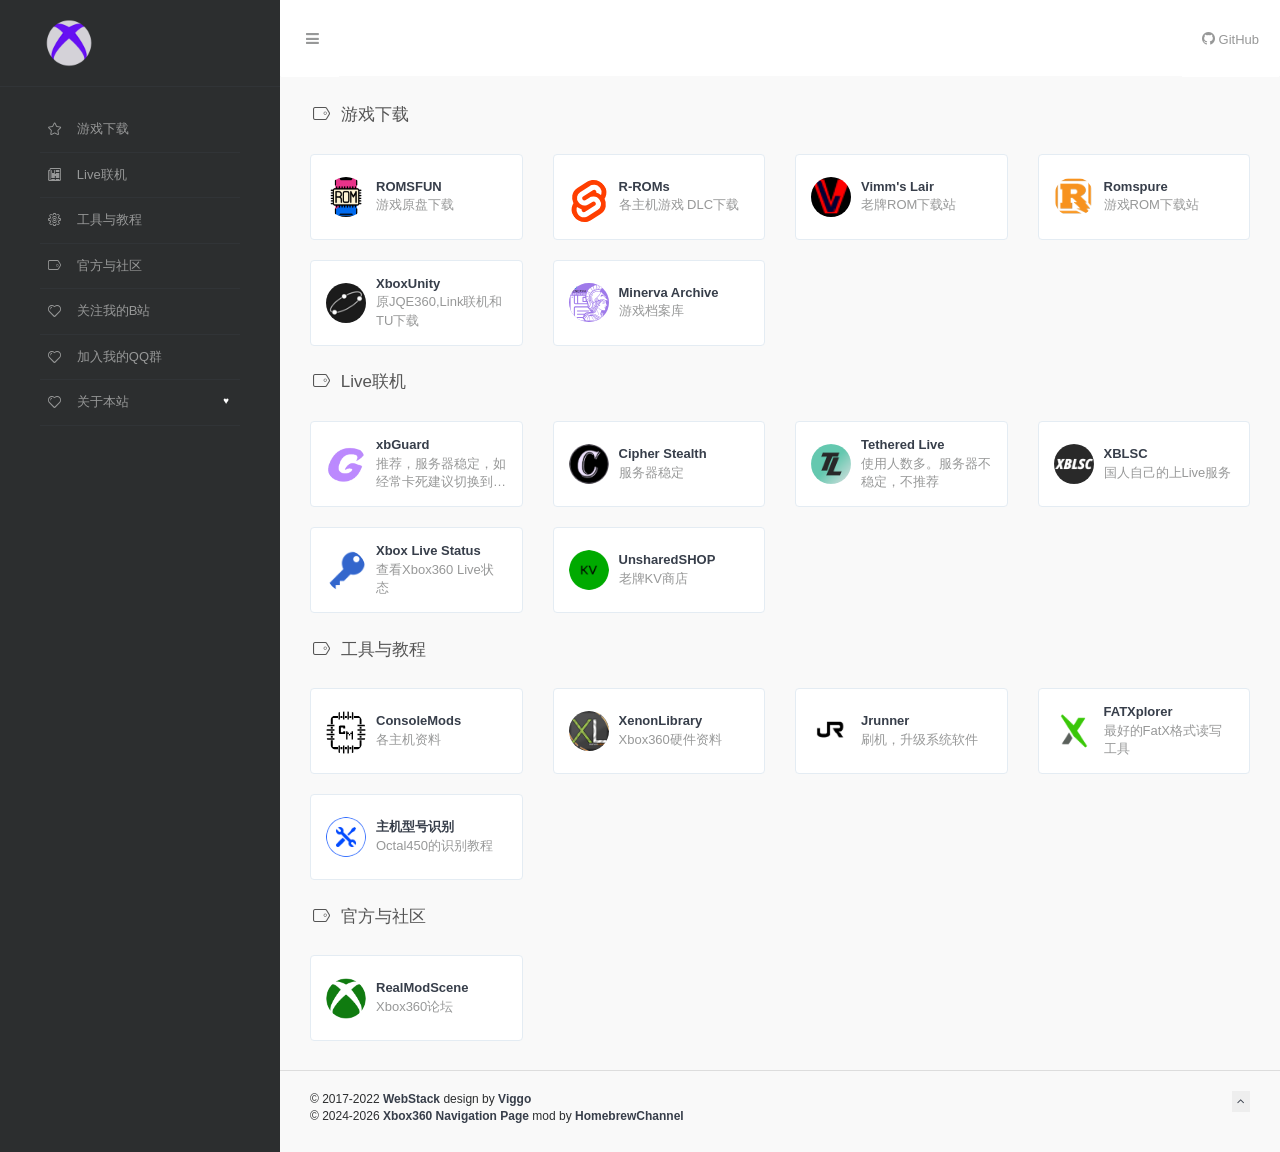
==== commit 9bb16430: "feat: download section updates - Move XboxUnity into 游戏下载; add Minerva Archive card (icon: minerva.s" ====
--- a/index.html
+++ b/index.html
@@ -185,6 +185,38 @@
                     </div>
                 </div>
             </div>
+            <div class="row">
+                <div class="col-sm-3">
+                    <div class="xe-widget xe-conversations box2 label-info" onclick="window.open('http://xboxunity.net/', '_blank')" data-toggle="tooltip" data-placement="bottom" title="" data-original-title="http://xboxunity.net/">
+                        <div class="xe-comment-entry">
+                            <a class="xe-user-img">
+                                <img data-src="assets/images/logos/xboxunity.ico" class="lozad img-circle" width="40">
+                            </a>
+                            <div class="xe-comment">
+                                <a href="#" class="xe-user-name overflowClip_1">
+                                    <strong>XboxUnity</strong>
+                                </a>
+                                <p class="overflowClip_2">原JQE360,Link联机和TU下载</p>
+                            </div>
+                        </div>
+                    </div>
+                </div>
+                <div class="col-sm-3">
+                    <div class="xe-widget xe-conversations box2 label-info" onclick="window.open('https://minerva-archive.org/', '_blank')" data-toggle="tooltip" data-placement="bottom" title="" data-original-title="https://minerva-archive.org/">
+                        <div class="xe-comment-entry">
+                            <a class="xe-user-img">
+                                <img data-src="assets/images/logos/minerva.svg" class="lozad img-circle" width="40">
+                            </a>
+                            <div class="xe-comment">
+                                <a href="#" class="xe-user-name overflowClip_1">
+                                    <strong>Minerva Archive</strong>
+                                </a>
+                                <p class="overflowClip_2">游戏档案库</p>
+                            </div>
+                        </div>
+                    </div>
+                </div>
+            </div>
             <br />
             <!-- END 游戏下载 -->
 
@@ -254,21 +286,6 @@
             </div>
             <div class="row">
                 <div class="col-sm-3">
-                    <div class="xe-widget xe-conversations box2 label-info" onclick="window.open('http://xboxunity.net/', '_blank')" data-toggle="tooltip" data-placement="bottom" title="" data-original-title="http://xboxunity.net/">
-                        <div class="xe-comment-entry">
-                            <a class="xe-user-img">
-                                <img data-src="assets/images/logos/xboxunity.ico" class="lozad img-circle" width="40">
-                            </a>
-                            <div class="xe-comment">
-                                <a href="#" class="xe-user-name overflowClip_1">
-                                    <strong>XboxUnity</strong>
-                                </a>
-                                <p class="overflowClip_2">原JQE360,Link联机和TU下载</p>
-                            </div>
-                        </div>
-                    </div>
-                </div>
-                <div class="col-sm-3">
                     <div class="xe-widget xe-conversations box2 label-info" onclick="window.open('https://xblstatus.com/', '_blank')" data-toggle="tooltip" data-placement="bottom" title="" data-original-title="https://xblstatus.com/">
                         <div class="xe-comment-entry">
                             <a class="xe-user-img">
@@ -293,7 +310,7 @@
                                 <a href="#" class="xe-user-name overflowClip_1">
                                     <strong>UnsharedSHOP</strong>
                                 </a>
-                                <p class="overflowClip_2">可能是最低价KV商店,如果需要代购可以进群找群主</p>
+                                <p class="overflowClip_2">老牌KV商店</p>
                             </div>
                         </div>
                     </div>
@@ -404,21 +421,6 @@
                                     <strong>RealModScene</strong>
                                 </a>
                                 <p class="overflowClip_2">Xbox360论坛</p>
-                            </div>
-                        </div>
-                    </div>
-                </div>
-                <div class="col-sm-3">
-                    <div class="xe-widget xe-conversations box2 label-info" onclick="window.open('https://account.xbox.com/AccountMigration', '_blank')" data-toggle="tooltip" data-placement="bottom" title="" data-original-title="https://account.xbox.com/AccountMigration">
-                        <div class="xe-comment-entry">
-                            <a class="xe-user-img">
-                                <img data-src="assets/images/logos/xbox.png" class="lozad img-circle" width="40">
-                            </a>
-                            <div class="xe-comment">
-                                <a href="#" class="xe-user-name overflowClip_1">
-                                    <strong>Xbox账号改区</strong>
-                                </a>
-                                <p class="overflowClip_2">(已经关闭改区功能，改区找美区客服)国区账号不能在360上使用</p>
                             </div>
                         </div>
                     </div>
